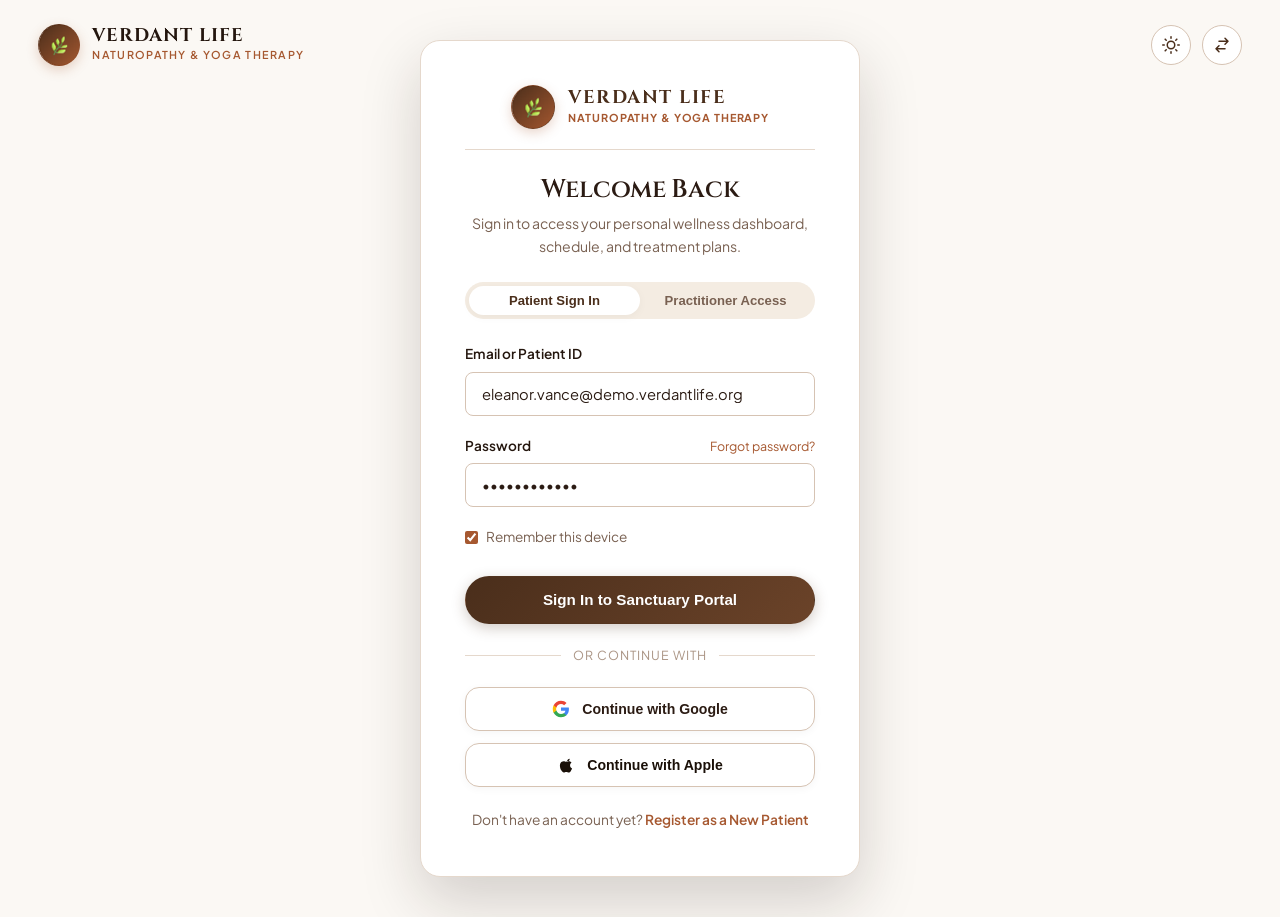
==== login.html @ 48001b8b "Update Verdant Life Naturopathy & Yoga Therapy Center website" ====
<!DOCTYPE html>
<html lang="en">
<head>
  <meta charset="UTF-8">
  <meta name="viewport" content="width=device-width, initial-scale=1.0">
  <title>Patient Portal Login | Verdant Life</title>
  <meta name="description" content="Sign in to your Verdant Life Patient Portal to access treatment plans, therapy schedules, and clinical receipts.">
  <link rel="preconnect" href="https://fonts.googleapis.com">
  <link rel="preconnect" href="https://fonts.gstatic.com" crossorigin>
  <link href="https://fonts.googleapis.com/css2?family=Cinzel:wght@500;600;700&family=Plus+Jakarta+Sans:ital,wght@0,400;0,500;0,600;0,700;1,400&display=swap" rel="stylesheet">
  <link rel="stylesheet" href="css/style.css">
  <link rel="icon" type="image/png" href="images/favicon.png">
  <script>
    (function() {
      if (localStorage.getItem('verdant-theme') === 'dark') {
        document.documentElement.setAttribute('data-theme', 'dark');
      }
      if (localStorage.getItem('verdant-direction') === 'rtl') {
        document.documentElement.setAttribute('dir', 'rtl');
      }
    })();
  </script>
</head>
<body class="auth-page">

  <!-- Top Header Bar with Website Logo & Utilities -->
  <div class="auth-header-bar">
    <a href="index.html" class="brand" title="Verdant Life Sanctuary">
      <div class="brand-symbol">
        <img src="images/logo.png" alt="Verdant Life Logo">
      </div>
      <div class="brand-text">
        <span class="brand-name">VERDANT LIFE</span>
        <span class="brand-tagline">Naturopathy & Yoga Therapy</span>
      </div>
    </a>

    <div style="display: flex; align-items: center; gap: 0.65rem;">
      <button class="icon-btn theme-toggle-btn" aria-label="Toggle theme" title="Toggle theme">
        <svg class="theme-icon-sun" width="18" height="18" viewBox="0 0 24 24" fill="none" stroke="currentColor" stroke-width="2" stroke-linecap="round" stroke-linejoin="round">
          <circle cx="12" cy="12" r="5"></circle>
          <line x1="12" y1="1" x2="12" y2="3"></line>
          <line x1="12" y1="21" x2="12" y2="23"></line>
          <line x1="4.22" y1="4.22" x2="5.64" y2="5.64"></line>
          <line x1="18.36" y1="18.36" x2="19.78" y2="19.78"></line>
          <line x1="1" y1="12" x2="3" y2="12"></line>
          <line x1="21" y1="12" x2="23" y2="12"></line>
          <line x1="4.22" y1="19.78" x2="5.64" y2="18.36"></line>
          <line x1="18.36" y1="5.64" x2="19.78" y2="4.22"></line>
        </svg>
        <svg class="theme-icon-moon" style="display:none;" width="18" height="18" viewBox="0 0 24 24" fill="none" stroke="currentColor" stroke-width="2" stroke-linecap="round" stroke-linejoin="round">
          <path d="M21 12.79A9 9 0 1 1 11.21 3 7 7 0 0 0 21 12.79z"></path>
        </svg>
      </button>

      <button class="icon-btn rtl-toggle-btn" aria-label="Toggle text direction" title="Toggle RTL / LTR">
        <svg width="18" height="18" viewBox="0 0 24 24" fill="none" stroke="currentColor" stroke-width="2" stroke-linecap="round" stroke-linejoin="round">
          <path d="M8 7h12m0 0l-4-4m4 4l-4 4m0 6H4m0 0l4 4m-4-4l4-4"></path>
        </svg>
      </button>
    </div>
  </div>

  <!-- Focused Card Content Alone -->
  <div class="auth-card">
    <!-- Website Brand Name Inside Card (Top) -->
    <a href="index.html" class="auth-card-brand" title="Verdant Life Sanctuary">
      <div class="brand-symbol"><img src="images/logo.png" alt="Verdant Life Logo"></div>
      <div class="brand-text">
        <span class="brand-name">VERDANT LIFE</span>
        <span class="brand-tagline">Naturopathy & Yoga Therapy</span>
      </div>
    </a>

    <div class="auth-logo">
      <h1 class="auth-title">Welcome Back</h1>
      <p class="auth-subtitle">Sign in to access your personal wellness dashboard, schedule, and treatment plans.</p>
    </div>

    <!-- Role Switcher -->
    <div class="auth-role-tabs">
      <button type="button" class="auth-role-tab active" data-role="patient" onclick="setAuthRole('patient')">Patient Sign In</button>
      <button type="button" class="auth-role-tab" data-role="specialist" onclick="setAuthRole('specialist')">Practitioner Access</button>
    </div>

    <form onsubmit="handleLoginSubmit(event)">
      <div class="form-group">
        <label class="form-label" for="auth-email">Email or Patient ID</label>
        <input type="text" id="auth-email" class="form-control" required value="eleanor.vance@demo.verdantlife.org" placeholder="e.g. name@example.com or VL-7742">
      </div>

      <div class="form-group">
        <div style="display: flex; justify-content: space-between; align-items: center; margin-bottom: 0.4rem;">
          <label class="form-label" for="auth-password" style="margin-bottom: 0;">Password</label>
          <a href="#" onclick="showToast('Password reset link simulated: Please check your demo inbox.'); return false;" style="font-size: 0.78rem; color: var(--accent-terracotta);">Forgot password?</a>
        </div>
        <input type="password" id="auth-password" class="form-control" required value="••••••••••••" placeholder="Enter your password">
      </div>

      <div style="display: flex; align-items: center; justify-content: space-between; margin-bottom: 1.25rem; font-size: 0.85rem;">
        <label style="display: flex; align-items: center; gap: 0.5rem; cursor: pointer; color: var(--text-muted);">
          <input type="checkbox" checked style="accent-color: var(--accent-terracotta);"> Remember this device
        </label>
      </div>

      <button type="submit" class="btn btn-primary">Sign In to Sanctuary Portal</button>
    </form>

    <div class="auth-divider"><span>or continue with</span></div>

    <div class="auth-social-buttons">
      <button type="button" class="auth-social-btn auth-google-btn" onclick="showToast('Connecting to Google Identity Services...');">
        <svg class="social-icon" width="18" height="18" viewBox="0 0 24 24">
          <path fill="#4285F4" d="M22.56 12.25c0-.78-.07-1.53-.2-2.25H12v4.26h5.92c-.26 1.37-1.04 2.53-2.21 3.31v2.77h3.57c2.08-1.92 3.28-4.74 3.28-8.09z"/>
          <path fill="#34A853" d="M12 23c2.97 0 5.46-.98 7.28-2.66l-3.57-2.77c-.98.66-2.23 1.06-3.71 1.06-2.86 0-5.29-1.93-6.16-4.53H2.18v2.84C3.99 20.53 7.7 23 12 23z"/>
          <path fill="#FBBC05" d="M5.84 14.09c-.22-.66-.35-1.36-.35-2.09s.13-1.43.35-2.09V7.06H2.18C1.43 8.55 1 10.22 1 12s.43 3.45 1.18 4.94l2.85-2.22.81-.63z"/>
          <path fill="#EA4335" d="M12 5.38c1.62 0 3.06.56 4.21 1.64l3.15-3.15C17.45 2.09 14.97 1 12 1 7.7 1 3.99 3.47 2.18 7.06l3.66 2.84c.87-2.6 3.3-4.52 6.16-4.52z"/>
        </svg>
        <span>Continue with Google</span>
      </button>

      <button type="button" class="auth-social-btn auth-apple-btn" onclick="showToast('Connecting to Apple ID Authentication...');">
        <svg class="social-icon" width="18" height="18" viewBox="0 0 24 24" fill="currentColor">
          <path d="M18.71 19.5c-.83 1.24-1.71 2.45-3.05 2.47-1.34.03-1.77-.79-3.29-.79-1.53 0-2 .77-3.27.82-1.31.05-2.3-1.32-3.14-2.53C4.25 17 2.94 12.45 4.7 9.39c.87-1.52 2.43-2.48 4.12-2.51 1.28-.02 2.5.87 3.29.87.78 0 2.26-1.07 3.81-.91.65.03 2.47.26 3.64 1.98-.09.06-2.17 1.28-2.15 3.81.03 3.02 2.65 4.03 2.68 4.04-.03.07-.42 1.44-1.38 2.83M15.97 6.37c.62-.75 1.04-1.8 0.92-2.85-.9.04-2 .6-2.65 1.35-.56.64-.99 1.71-.85 2.72 1.01.08 2.01-.52 2.58-1.22z"/>
        </svg>
        <span>Continue with Apple</span>
      </button>
    </div>

    <div class="auth-footer-link">
      Don't have an account yet? <a href="register.html">Register as a New Patient</a>
    </div>


  </div>

  <script src="js/main.js"></script>
  <!-- Drop to Top Button with Hover Effect -->
  <button id="backToTop" class="back-to-top-btn" aria-label="Scroll to top of page" title="Scroll to top">
    <svg width="20" height="20" viewBox="0 0 24 24" fill="none" stroke="currentColor" stroke-width="2.5" stroke-linecap="round" stroke-linejoin="round">
      <line x1="12" y1="19" x2="12" y2="5"></line>
      <polyline points="5 12 12 5 19 12"></polyline>
    </svg>
  </button>
</body>
</html>
---- css/style.css ----
/* ==========================================================================
   VERDANT LIFE NATUROPATHY & YOGA THERAPY CENTER
   Theme: Luxury Natural Earth & Warm Brown Palette
   Aesthetic: Tranquil Sanctuary, Clinical Trust, Editorial Architecture
   ========================================================================== */

:root {
  /* Brown-Based Primary Palette */
  --primary-deep: #24160e;
  --primary-espresso: #2e1c12;
  --primary-walnut: #4a2e1b;
  --primary-earth: #6b4329;
  --accent-terracotta: #a65830;
  --accent-amber: #c4824e;
  --accent-sand: #deb887;
  --accent-ochre: #d6985a;
  
  /* Backgrounds & Surfaces */
  --bg-cream: #fbf8f4;
  --bg-almond: #f4ece2;
  --bg-sand: #eee4d7;
  --bg-surface: #ffffff;
  --bg-dark: #22140d;
  
  /* Text & Contrast */
  --text-main: #2b1b13;
  --text-body: #4c3629;
  --text-muted: #796152;
  --text-light: #ab9585;
  --text-white: #ffffff;
  
  /* Borders & Shadows */
  --border-light: #e5d8cc;
  --border-medium: #d6c3b3;
  --border-active: #a65830;
  --shadow-sm: 0 2px 10px rgba(36, 22, 14, 0.04);
  --shadow-md: 0 8px 24px rgba(36, 22, 14, 0.08);
  --shadow-lg: 0 16px 40px rgba(36, 22, 14, 0.12);
  --shadow-xl: 0 24px 60px rgba(36, 22, 14, 0.18);
  
  /* Transitions & Radii */
  --transition-fast: 0.2s cubic-bezier(0.16, 1, 0.3, 1);
  --transition-smooth: 0.35s cubic-bezier(0.16, 1, 0.3, 1);
  --radius-sm: 8px;
  --radius-md: 14px;
  --radius-lg: 20px;
  --radius-full: 9999px;
  
  /* Container & Layout */
  --container-max: 1280px;
  --header-height: 80px;
}

/* Dark Theme Overrides (Rich Earthy Night Mode) */
[data-theme="dark"] {
  --primary-deep: #f7efe6;
  --primary-espresso: #efe3d5;
  --primary-walnut: #deb887;
  --primary-earth: #c4824e;
  --accent-terracotta: #d87d4a;
  --accent-amber: #e09862;
  --accent-sand: #8c603b;
  --accent-ochre: #d6985a;
  
  --bg-cream: #180f0a;
  --bg-almond: #22150e;
  --bg-sand: #2d1c13;
  --bg-surface: #271810;
  --bg-dark: #0e0704;
  
  --text-main: #fcf9f5;
  --text-body: #d8c6b7;
  --text-muted: #ab9585;
  --text-light: #7c6759;
  
  --border-light: #3a2417;
  --border-medium: #4e3221;
  --border-active: #d87d4a;
  --shadow-sm: 0 2px 10px rgba(0, 0, 0, 0.3);
  --shadow-md: 0 8px 24px rgba(0, 0, 0, 0.45);
  --shadow-lg: 0 16px 40px rgba(0, 0, 0, 0.6);
  --shadow-xl: 0 24px 60px rgba(0, 0, 0, 0.75);
}

[data-theme="dark"] .header {
  background-color: rgba(24, 15, 10, 0.94);
  border-bottom-color: var(--border-light);
}

[data-theme="dark"] .header.scrolled {
  background-color: rgba(32, 20, 13, 0.98);
}

[data-theme="dark"] .card,
[data-theme="dark"] .bento-card,
[data-theme="dark"] .testimonial-card,
[data-theme="dark"] .faq-item,
[data-theme="dark"] .discovery-container,
[data-theme="dark"] .discovery-result-box,
[data-theme="dark"] .timeline-card,
[data-theme="dark"] .modal-container,
[data-theme="dark"] .dashboard-sidebar,
[data-theme="dark"] .dashboard-panel,
[data-theme="dark"] .stat-box,
[data-theme="dark"] .auth-card {
  background-color: var(--bg-surface);
  border-color: var(--border-light);
}

[data-theme="dark"] .form-control {
  background-color: #20130c;
  color: #fcf9f5;
  border-color: var(--border-medium);
}

[data-theme="dark"] .form-control:focus {
  border-color: var(--accent-terracotta);
}

[data-theme="dark"] .table-custom th {
  background-color: #22150e;
  color: #fcf9f5;
}

[data-theme="dark"] .table-custom td {
  border-bottom-color: var(--border-light);
}

[data-theme="dark"] .icon-btn {
  background-color: #22150e;
  border-color: #4e3221;
  color: #deb887;
}

[data-theme="dark"] .icon-btn:hover {
  background-color: #331f14;
  color: #ffffff;
}

/* RTL Direction Support */
[dir="rtl"] {
  direction: rtl;
  text-align: right;
}

[dir="rtl"] .header-inner,
[dir="rtl"] .nav-menu,
[dir="rtl"] .header-actions,
[dir="rtl"] .hero-actions,
[dir="rtl"] .hero-trust-bar,
[dir="rtl"] .card-footer,
[dir="rtl"] .faq-question,
[dir="rtl"] .modal-header,
[dir="rtl"] .dashboard-nav-btn {
  direction: rtl;
  text-align: right;
}

[dir="rtl"] .card-benefit,
[dir="rtl"] .discovery-disclaimer {
  border-left: none;
  border-right: 3px solid var(--accent-terracotta);
  border-radius: var(--radius-sm) 0 0 var(--radius-sm);
}

[dir="rtl"] .footer-col h4::after {
  left: auto;
  right: 0;
}

[dir="rtl"] .footer-links a:hover {
  padding-left: 0;
  padding-right: 4px;
}

[dir="rtl"] .toast {
  border-left: none;
  border-right: 4px solid var(--accent-terracotta);
}

[dir="rtl"] .toast-container {
  right: auto;
  left: 1.5rem;
}

@keyframes slideInLeft {
  from { transform: translateX(-100%); opacity: 0; }
  to { transform: translateX(0); opacity: 1; }
}

[dir="rtl"] .toast {
  animation: slideInLeft 0.35s ease;
}

/* Base Reset */
*, *::before, *::after {
  box-sizing: border-box;
  margin: 0;
  padding: 0;
}

html {
  scroll-behavior: smooth;
  font-size: 16px;
}

body {
  font-family: 'Plus Jakarta Sans', system-ui, -apple-system, BlinkMacSystemFont, 'Segoe UI', Roboto, sans-serif;
  background-color: var(--bg-cream);
  color: var(--text-body);
  line-height: 1.65;
  -webkit-font-smoothing: antialiased;
  -moz-osx-font-smoothing: grayscale;
  overflow-x: hidden;
  transition: background-color var(--transition-smooth), color var(--transition-smooth);
}

/* Typography */
h1, h2, h3, h4, h5, h6, .font-serif {
  font-family: 'Cinzel', 'Playfair Display', Georgia, serif;
  color: var(--text-main);
  font-weight: 600;
  letter-spacing: -0.01em;
  line-height: 1.25;
}

h1 { font-size: clamp(2.3rem, 5vw, 3.8rem); }
h2 { font-size: clamp(1.8rem, 3.5vw, 2.6rem); }
h3 { font-size: clamp(1.3rem, 2.2vw, 1.7rem); }
h4 { font-size: 1.15rem; font-weight: 600; }

p {
  margin-bottom: 1rem;
}

p:last-child {
  margin-bottom: 0;
}

a {
  color: inherit;
  text-decoration: none;
  transition: color var(--transition-fast);
}

img {
  max-width: 100%;
  height: auto;
  display: block;
}

/* Layout Utilities */
.container {
  width: 100%;
  max-width: var(--container-max);
  margin-left: auto;
  margin-right: auto;
  padding-left: 1.5rem;
  padding-right: 1.5rem;
}

.section-padding {
  padding-top: clamp(4rem, 8vw, 6.5rem);
  padding-bottom: clamp(4rem, 8vw, 6.5rem);
}

.section-padding-sm {
  padding-top: clamp(2.5rem, 5vw, 4rem);
  padding-bottom: clamp(2.5rem, 5vw, 4rem);
}

.bg-cream { background-color: var(--bg-cream); }
.bg-almond { background-color: var(--bg-almond); }
.bg-sand { background-color: var(--bg-sand); }
.bg-white { background-color: var(--bg-surface); }
.bg-dark { background-color: var(--bg-dark); color: var(--bg-cream); }

/* Header & Navigation (Single Clean Horizontal Row) */
.header {
  position: sticky;
  top: 0;
  left: 0;
  width: 100%;
  height: var(--header-height);
  background-color: rgba(251, 248, 254, 0.94);
  backdrop-filter: blur(12px);
  -webkit-backdrop-filter: blur(12px);
  border-bottom: 1px solid var(--border-light);
  z-index: 1000;
  transition: background-color var(--transition-fast), box-shadow var(--transition-fast);
}

.header.scrolled {
  background-color: rgba(255, 255, 255, 0.98);
  box-shadow: var(--shadow-sm);
}

.header .container {
  max-width: 1600px;
  width: 96%;
  padding-left: clamp(1rem, 1.5vw, 2rem);
  padding-right: clamp(1rem, 1.5vw, 2rem);
}

.header-inner {
  display: flex;
  align-items: center;
  justify-content: space-between;
  gap: 1.25rem;
  height: 100%;
}

.brand {
  display: flex;
  align-items: center;
  gap: 0.75rem;
  flex-shrink: 0;
}

.brand-symbol {
  width: 42px;
  height: 42px;
  border-radius: 50%;
  background: url('../images/logo.png') center/cover no-repeat, linear-gradient(135deg, var(--primary-walnut), var(--accent-terracotta));
  display: flex;
  align-items: center;
  justify-content: center;
  box-shadow: 0 4px 12px rgba(166, 88, 48, 0.25);
  flex-shrink: 0;
  overflow: hidden;
}

.brand-symbol img {
  width: 100%;
  height: 100%;
  object-fit: cover;
  border-radius: 50%;
  display: block;
}

.brand-text {
  display: flex;
  flex-direction: column;
}

.brand-name {
  font-family: 'Cinzel', serif;
  font-size: 1.15rem;
  font-weight: 700;
  color: var(--primary-deep);
  letter-spacing: 0.05em;
  line-height: 1.1;
  white-space: nowrap;
}

.brand-tagline {
  font-size: 0.68rem;
  text-transform: uppercase;
  letter-spacing: 0.12em;
  color: var(--accent-terracotta);
  font-weight: 600;
  white-space: nowrap;
}

.nav-menu {
  display: flex;
  align-items: center;
  gap: clamp(0.5rem, 0.85vw, 1.15rem);
  list-style: none;
  flex-wrap: nowrap;
  margin: 0;
  padding: 0;
}

.nav-link {
  font-size: clamp(0.81rem, 0.86vw, 0.88rem);
  font-weight: 500;
  color: var(--text-body);
  position: relative;
  padding: 0.45rem 0;
  white-space: nowrap;
  display: inline-block;
  letter-spacing: -0.01em;
}

.nav-link:hover, .nav-link.active {
  color: var(--accent-terracotta);
}

.nav-link::after {
  content: '';
  position: absolute;
  bottom: 0;
  left: 0;
  width: 0%;
  height: 2px;
  background-color: var(--accent-terracotta);
  transition: width var(--transition-fast);
}

.nav-link:hover::after, .nav-link.active::after {
  width: 100%;
}

/* Nav Dropdown (Home 1 & Home 2) */
.nav-item.dropdown {
  position: relative;
  display: inline-flex;
  align-items: center;
}

.dropdown-toggle {
  display: inline-flex;
  align-items: center;
  gap: 0.35rem;
  cursor: pointer;
  white-space: nowrap;
}

.dropdown-arrow {
  transition: transform var(--transition-fast);
  stroke: currentColor;
  stroke-width: 2.5;
  fill: none;
  pointer-events: none;
}

.nav-item.dropdown:hover .dropdown-arrow,
.nav-item.dropdown.open .dropdown-arrow {
  transform: rotate(180deg);
}

.dropdown-menu {
  position: absolute;
  top: 100%;
  left: 0;
  min-width: 210px;
  background-color: var(--bg-surface);
  border: 1px solid var(--border-medium);
  border-radius: var(--radius-sm);
  box-shadow: var(--shadow-lg);
  padding: 0.5rem 0;
  margin-top: 0.4rem;
  list-style: none;
  opacity: 0;
  visibility: hidden;
  transform: translateY(8px);
  transition: opacity var(--transition-fast), transform var(--transition-fast), visibility var(--transition-fast);
  z-index: 1100;
}

.nav-item.dropdown:hover .dropdown-menu,
.nav-item.dropdown.open .dropdown-menu {
  opacity: 1;
  visibility: visible;
  transform: translateY(0);
}

.dropdown-link {
  display: flex;
  align-items: center;
  gap: 0.5rem;
  padding: 0.65rem 1.15rem;
  font-size: 0.84rem;
  font-weight: 500;
  color: var(--text-body);
  white-space: nowrap;
  transition: background-color var(--transition-fast), color var(--transition-fast);
}

.dropdown-link:hover,
.dropdown-link.active {
  background-color: var(--bg-almond);
  color: var(--accent-terracotta);
  font-weight: 600;
}

[data-theme="dark"] .dropdown-menu {
  background-color: var(--bg-surface);
  border-color: var(--border-light);
  box-shadow: 0 12px 32px rgba(0, 0, 0, 0.65);
}

[data-theme="dark"] .dropdown-link:hover,
[data-theme="dark"] .dropdown-link.active {
  background-color: #2e1c12;
  color: var(--accent-amber);
}

[dir="rtl"] .dropdown-menu {
  left: auto;
  right: 0;
  text-align: right;
}

.header-actions {
  display: flex;
  align-items: center;
  gap: 0.65rem;
  flex-shrink: 0;
}

/* Equal Sizing for Theme, RTL and Login Buttons across all Navbars */
.icon-btn,
.header-actions .icon-btn {
  width: 40px;
  height: 40px;
  min-width: 40px;
  min-height: 40px;
  border-radius: 50%;
  border: 1px solid var(--border-medium);
  background-color: var(--bg-surface);
  color: var(--primary-walnut);
  display: inline-flex;
  align-items: center;
  justify-content: center;
  cursor: pointer;
  transition: all var(--transition-fast);
  padding: 0;
  flex-shrink: 0;
  box-sizing: border-box;
}

.icon-btn:hover,
.header-actions .icon-btn:hover {
  background-color: var(--bg-almond);
  border-color: var(--accent-terracotta);
  color: var(--accent-terracotta);
  transform: translateY(-1px);
  box-shadow: var(--shadow-sm);
}

.icon-btn svg,
.header-actions .icon-btn svg {
  width: 18px;
  height: 18px;
  stroke: currentColor;
  stroke-width: 2;
  fill: none;
  pointer-events: none;
}

/* Login button in Navbar matches exact height and alignment */
.header-actions .btn,
.header-actions .btn-sm {
  height: 40px;
  min-height: 40px;
  max-height: 40px;
  padding: 0 1.35rem;
  font-size: 0.88rem;
  font-weight: 600;
  line-height: 1;
  border-radius: var(--radius-full);
  display: inline-flex;
  align-items: center;
  justify-content: center;
  box-sizing: border-box;
  white-space: nowrap;
  flex-shrink: 0;
  transition: all var(--transition-fast);
}

.header-actions .btn:hover,
.header-actions .btn-sm:hover {
  transform: translateY(-1px);
  box-shadow: var(--shadow-sm);
}

.mobile-toggle {
  display: none;
  background: none;
  border: none;
  font-size: 1.5rem;
  color: var(--primary-deep);
  cursor: pointer;
  padding: 0.5rem;
}

/* Buttons */
.btn {
  display: inline-flex;
  align-items: center;
  justify-content: center;
  gap: 0.6rem;
  padding: 0.75rem 1.6rem;
  font-size: 0.9rem;
  font-weight: 600;
  border-radius: var(--radius-full);
  cursor: pointer;
  transition: all var(--transition-fast);
  border: 1px solid transparent;
  line-height: 1.2;
  text-align: center;
}

.btn-primary {
  background: linear-gradient(135deg, var(--primary-walnut), var(--primary-earth));
  color: #ffffff;
  box-shadow: 0 4px 14px rgba(74, 46, 27, 0.25);
}

.btn-primary:hover {
  background: linear-gradient(135deg, var(--accent-terracotta), var(--primary-walnut));
  color: #ffffff;
  transform: translateY(-2px);
  box-shadow: 0 6px 20px rgba(166, 88, 48, 0.35);
}

.btn-secondary {
  background-color: transparent;
  color: var(--primary-walnut);
  border-color: var(--border-medium);
}

.btn-secondary:hover {
  background-color: var(--bg-almond);
  border-color: var(--primary-walnut);
  color: var(--primary-deep);
}

.btn-terracotta {
  background-color: var(--accent-terracotta);
  color: #ffffff;
}

.btn-terracotta:hover {
  background-color: #8c4623;
  color: #ffffff;
  transform: translateY(-2px);
}

.btn-sm {
  padding: 0.45rem 1.1rem;
  font-size: 0.82rem;
  white-space: nowrap;
}

.btn-lg {
  padding: 0.95rem 2.2rem;
  font-size: 1rem;
}

/* Section Headers */
.section-header {
  margin-bottom: clamp(2.5rem, 5vw, 3.8rem);
}

.section-header.text-center {
  text-align: center;
  max-width: 820px;
  margin-left: auto;
  margin-right: auto;
}

.section-tag {
  display: inline-block;
  padding: 0.35rem 0.9rem;
  background-color: rgba(166, 88, 48, 0.1);
  color: var(--accent-terracotta);
  font-size: 0.78rem;
  font-weight: 700;
  text-transform: uppercase;
  letter-spacing: 0.12em;
  border-radius: var(--radius-full);
  margin-bottom: 0.85rem;
}

.section-title {
  margin-bottom: 1rem;
}

.section-subtitle {
  font-size: 1.1rem;
  color: var(--text-muted);
  line-height: 1.6;
}

/* Grids with Even Numbers (2, 4, 6, 8) */
.grid-2 {
  display: grid;
  grid-template-columns: repeat(2, 1fr);
  gap: 2rem;
}

.grid-4 {
  display: grid;
  grid-template-columns: repeat(4, 1fr);
  gap: 1.5rem;
}

.grid-6 {
  display: grid;
  grid-template-columns: repeat(3, 1fr);
  gap: 1.75rem;
}

.grid-8 {
  display: grid;
  grid-template-columns: repeat(4, 1fr);
  gap: 1.5rem;
}

/* Hero Section */
.hero {
  position: relative;
  padding: 2rem 0 3.5rem 0;
  background-color: var(--bg-cream);
  overflow: hidden;
}

.hero-grid {
  display: grid;
  grid-template-columns: 1.15fr 1fr;
  gap: 3.5rem;
  align-items: center;
}

.hero-content {
  position: relative;
  z-index: 2;
}

.hero-badge {
  display: inline-flex;
  align-items: center;
  gap: 0.5rem;
  padding: 0.4rem 1rem;
  background-color: var(--bg-almond);
  border: 1px solid var(--border-medium);
  border-radius: var(--radius-full);
  font-size: 0.82rem;
  font-weight: 600;
  color: var(--primary-walnut);
  margin-bottom: 1.5rem;
}

.hero-title {
  margin-bottom: 1.25rem;
}

.hero-description {
  font-size: 1.15rem;
  color: var(--text-muted);
  margin-bottom: 2rem;
  line-height: 1.7;
}

.hero-actions {
  display: flex;
  flex-wrap: wrap;
  gap: 1rem;
  margin-bottom: 2.5rem;
}

.hero-trust-bar {
  display: flex;
  align-items: center;
  gap: 2rem;
  padding-top: 1.75rem;
  border-top: 1px solid var(--border-light);
}

.trust-item {
  display: flex;
  flex-direction: column;
}

.trust-number {
  font-family: 'Cinzel', serif;
  font-size: 1.5rem;
  font-weight: 700;
  color: var(--primary-walnut);
  line-height: 1;
}

.trust-label {
  font-size: 0.78rem;
  color: var(--text-muted);
  text-transform: uppercase;
  letter-spacing: 0.05em;
  margin-top: 0.2rem;
}

.hero-visual {
  position: relative;
}

.hero-image-wrapper {
  position: relative;
  border-radius: var(--radius-lg);
  overflow: hidden;
  box-shadow: var(--shadow-xl);
  border: 1px solid var(--border-light);
}

.hero-image-wrapper img {
  width: 100%;
  height: 520px;
  object-fit: cover;
  transition: transform 0.6s ease;
}

.hero-image-wrapper:hover img {
  transform: scale(1.03);
}

.hero-overlay-card {
  position: absolute;
  bottom: -1.5rem;
  left: -1.5rem;
  background-color: var(--bg-surface);
  border: 1px solid var(--border-light);
  border-radius: var(--radius-md);
  padding: 1.25rem;
  box-shadow: var(--shadow-lg);
  max-width: 270px;
  display: flex;
  align-items: center;
  gap: 1rem;
}

.hero-overlay-thumb {
  width: 60px;
  height: 60px;
  border-radius: var(--radius-sm);
  overflow: hidden;
  flex-shrink: 0;
}

.hero-overlay-thumb img {
  width: 100%;
  height: 100%;
  object-fit: cover;
}

.hero-overlay-info h5 {
  font-size: 0.92rem;
  margin-bottom: 0.2rem;
}

.hero-overlay-info p {
  font-size: 0.76rem;
  color: var(--text-muted);
  margin-bottom: 0;
}

/* ==========================================================================
   Hero Slanted Banner (Home 1 Layout - Full-Bleed Viewport Section)
   Scenic Nature Photographic Background with Warm Theme Dynamic Slant
   ========================================================================== */

.hero-banner-section {
  position: relative;
  width: 100%;
  min-height: calc(100vh - var(--header-height));
  display: flex;
  align-items: center;
  background-image: url('../images/image-21.png');
  transition: background-image 0.4s ease;
  background-size: cover;
  background-position: left center;
  background-repeat: no-repeat;
  overflow: hidden;
  border-radius: 0;
  box-shadow: none;
  border: none;
  border-bottom: 1px solid rgba(166, 88, 48, 0.22);
}

.hero-banner-section::before {
  content: '';
  position: absolute;
  inset: 0;
  background: linear-gradient(90deg, rgba(20, 12, 7, 0.3) 0%, transparent 40%);
  pointer-events: none;
  z-index: 1;
}

/* SVG Angled Divider & Dark Luxury Backdrop - Spans 100% full screen width */
.hero-banner-divider {
  position: absolute;
  inset: 0;
  width: 100%;
  height: 100%;
  pointer-events: none;
  z-index: 1;
}

/* Inner Container - Centers content grid within standard viewport container */
.hero-banner-container {
  position: relative;
  z-index: 2;
  width: 100%;
  min-height: calc(100vh - var(--header-height));
  display: flex;
  align-items: center;
  justify-content: flex-end;
  padding-top: 2.5rem;
  padding-bottom: 2.5rem;
}

/* Right Content Box */
.hero-banner-content {
  position: relative;
  z-index: 2;
  width: 54%;
  max-width: 660px;
  padding: 1.5rem 0 1.5rem 2rem;
  display: flex;
  flex-direction: column;
  justify-content: center;
}

/* Category Badge (Reference "EXPLORE NATURE") */
.hero-category-tag {
  font-family: 'Plus Jakarta Sans', sans-serif;
  font-size: 0.92rem;
  font-weight: 800;
  letter-spacing: 0.14em;
  text-transform: uppercase;
  color: var(--accent-sand);
  margin-bottom: 0.85rem;
  display: inline-block;
  text-shadow: 0 2px 8px rgba(0, 0, 0, 0.4);
}

/* Main Display Headline (Reference "Adventure Awaits You") */
.hero-banner-title {
  font-family: 'Plus Jakarta Sans', sans-serif;
  font-size: clamp(2.35rem, 4.3vw, 3.85rem);
  font-weight: 800;
  line-height: 1.12;
  letter-spacing: -0.025em;
  margin-bottom: 1.15rem;
  text-shadow: 0 4px 16px rgba(0, 0, 0, 0.4);
}

.hero-banner-title .title-white {
  color: #ffffff;
  display: block;
}

.hero-banner-title .title-accent {
  color: var(--accent-sand);
  display: block;
}

/* Subtitle Description */
.hero-banner-desc {
  font-size: 1.12rem;
  line-height: 1.68;
  color: rgba(255, 255, 255, 0.88);
  margin-bottom: 2.25rem;
  max-width: 520px;
  text-shadow: 0 2px 6px rgba(0, 0, 0, 0.35);
}

/* Dual Pill CTA Actions */
.hero-banner-actions {
  display: flex;
  align-items: center;
  flex-wrap: wrap;
  gap: 1.25rem;
  margin-bottom: 2.25rem;
}

/* Button 1: Solid Pill (Theme Accent Gradient) */
.hero-btn-primary {
  display: inline-flex;
  align-items: center;
  justify-content: center;
  gap: 0.65rem;
  padding: 0.95rem 2.25rem;
  border-radius: var(--radius-full);
  background: linear-gradient(135deg, #a65830 0%, #c4824e 100%);
  color: #ffffff;
  font-family: 'Plus Jakarta Sans', sans-serif;
  font-weight: 700;
  font-size: 1.02rem;
  text-decoration: none;
  box-shadow: 0 8px 24px rgba(166, 88, 48, 0.45);
  transition: all 0.3s cubic-bezier(0.16, 1, 0.3, 1);
  border: 1px solid rgba(255, 255, 255, 0.2);
}

.hero-btn-primary:hover {
  transform: translateY(-2px);
  box-shadow: 0 12px 30px rgba(166, 88, 48, 0.6);
  filter: brightness(1.1);
  color: #ffffff;
}


/* Hero Sanctuary Showcase Badges (Positioned below the 20+ Clinical trust strip) */
.hero-sanctuary-showcase {
  display: flex;
  align-items: center;
  gap: 0.75rem;
  flex-wrap: wrap;
  margin-top: 1.5rem;
}

.hero-showcase-badge {
  display: inline-flex;
  align-items: center;
  gap: 0.65rem;
  padding: 0.4rem 0.95rem 0.4rem 0.45rem;
  background: rgba(24, 14, 8, 0.78);
  backdrop-filter: blur(10px);
  -webkit-backdrop-filter: blur(10px);
  border: 1px solid rgba(255, 255, 255, 0.2);
  border-radius: var(--radius-full);
  color: #ffffff;
  font-size: 0.8rem;
  font-weight: 600;
  box-shadow: 0 4px 15px rgba(0, 0, 0, 0.35);
  cursor: pointer;
  transition: all 0.25s ease;
  user-select: none;
}

.hero-showcase-badge img {
  width: 28px;
  height: 28px;
  border-radius: 50%;
  object-fit: cover;
  border: 1.5px solid rgba(255, 255, 255, 0.6);
}

.hero-showcase-badge:hover {
  background: rgba(24, 14, 8, 0.95);
  border-color: #a65830;
  transform: translateY(-2px);
  box-shadow: 0 8px 20px rgba(0, 0, 0, 0.45);
}

.hero-showcase-badge.active {
  background: rgba(166, 88, 48, 0.85);
  border-color: #ffffff;
  box-shadow: 0 4px 18px rgba(166, 88, 48, 0.5);
}

.hero-showcase-badge.active img {
  border-color: #ffffff;
}

/* Secondary Button in Hero */
.hero-btn-secondary {
  display: inline-flex;
  align-items: center;
  justify-content: center;
  gap: 0.75rem;
  padding: 0.9rem 2.1rem;
  border-radius: var(--radius-full);
  background: rgba(255, 255, 255, 0.08);
  border: 2px solid rgba(255, 255, 255, 0.7);
  backdrop-filter: blur(8px);
  -webkit-backdrop-filter: blur(8px);
  color: #ffffff;
  font-family: 'Plus Jakarta Sans', sans-serif;
  font-weight: 700;
  font-size: 1.02rem;
  cursor: pointer;
  text-decoration: none;
  transition: all 0.3s cubic-bezier(0.16, 1, 0.3, 1);
}

.hero-btn-secondary:hover {
  background: rgba(255, 255, 255, 0.22);
  border-color: #ffffff;
  color: #ffffff;
  transform: translateY(-2px);
  box-shadow: 0 10px 25px rgba(0, 0, 0, 0.3);
}

.hero-btn-secondary svg {
  transition: transform 0.25s ease;
}

.hero-btn-secondary:hover svg {
  transform: translateX(4px);
}

/* Button 2: Outlined Pill with Circle Play Icon */
.hero-btn-video {
  display: inline-flex;
  align-items: center;
  justify-content: center;
  gap: 0.75rem;
  padding: 0.9rem 2.1rem;
  border-radius: var(--radius-full);
  background: rgba(255, 255, 255, 0.08);
  border: 2px solid rgba(255, 255, 255, 0.7);
  backdrop-filter: blur(8px);
  -webkit-backdrop-filter: blur(8px);
  color: #ffffff;
  font-family: 'Plus Jakarta Sans', sans-serif;
  font-weight: 700;
  font-size: 1.02rem;
  cursor: pointer;
  text-decoration: none;
  transition: all 0.3s cubic-bezier(0.16, 1, 0.3, 1);
}

.hero-btn-video:hover {
  background: rgba(255, 255, 255, 0.22);
  border-color: #ffffff;
  transform: translateY(-2px);
  color: #ffffff;
}

.hero-btn-video svg {
  flex-shrink: 0;
}

/* Refined Trust Strip */
.hero-banner-trust {
  display: flex;
  align-items: center;
  gap: 1.5rem;
  padding-top: 1.5rem;
  border-top: 1px solid rgba(255, 255, 255, 0.18);
}

.hero-trust-item {
  display: flex;
  flex-direction: column;
}

.hero-trust-val {
  font-family: 'Cinzel', serif;
  font-size: 1.35rem;
  font-weight: 700;
  color: #ffffff;
  line-height: 1;
}

.hero-trust-lbl {
  font-size: 0.75rem;
  color: rgba(255, 255, 255, 0.72);
  text-transform: uppercase;
  letter-spacing: 0.05em;
  margin-top: 0.25rem;
}

.hero-trust-divider {
  width: 1px;
  height: 28px;
  background: rgba(255, 255, 255, 0.2);
}

/* Floating photo pill on left (showcasing image-86) */
.hero-photo-tag {
  position: absolute;
  bottom: 2.5rem;
  left: 1.5rem;
  z-index: 2;
  display: inline-flex;
  align-items: center;
  gap: 0.75rem;
  padding: 0.45rem 1rem 0.45rem 0.5rem;
  background: rgba(24, 14, 8, 0.78);
  backdrop-filter: blur(10px);
  -webkit-backdrop-filter: blur(10px);
  border: 1px solid rgba(255, 255, 255, 0.22);
  border-radius: var(--radius-full);
  color: #ffffff;
  font-size: 0.8rem;
  font-weight: 600;
  box-shadow: 0 4px 15px rgba(0, 0, 0, 0.35);
  cursor: pointer;
  transition: all 0.3s ease;
}

.hero-photo-tag:hover {
  background: rgba(24, 14, 8, 0.92);
  transform: translateY(-2px);
}

.hero-photo-tag img {
  width: 28px;
  height: 28px;
  border-radius: 50%;
  object-fit: cover;
  border: 1px solid rgba(255, 255, 255, 0.5);
}

/* Dark Mode Adaptation */
[data-theme="dark"] .hero-banner-section {
  border-bottom-color: rgba(216, 125, 74, 0.32);
}

/* RTL Support */
[dir="rtl"] .hero-banner-section {
  background-position: right center;
}

[dir="rtl"] .hero-banner-divider {
  transform: scaleX(-1);
}

[dir="rtl"] .hero-banner-container {
  justify-content: flex-start;
}

[dir="rtl"] .hero-banner-content {
  padding: 1.5rem 2rem 1.5rem 0;
  text-align: right;
}

[dir="rtl"] .hero-photo-tag {
  left: auto;
  right: 1.5rem;
}

[dir="rtl"] .hero-btn-primary svg {
  transform: scaleX(-1);
}

/* Mobile & Tablet Responsive */
@media (max-width: 992px) {
  .hero-banner-section {
    min-height: auto;
    background: linear-gradient(to bottom, rgba(24, 14, 8, 0.3) 0%, rgba(24, 14, 8, 0.88) 32%, #1a0f09 85%), url('../images/image-1.png') center top / cover no-repeat;
  }

  .hero-banner-divider {
    display: none;
  }

  .hero-banner-container {
    min-height: auto;
    justify-content: center;
    padding: 11rem 1.5rem 3.5rem 1.5rem;
  }

  .hero-banner-content {
    width: 100%;
    max-width: 100%;
    padding: 0;
    text-align: center;
  }

  .hero-banner-desc {
    margin-left: auto;
    margin-right: auto;
  }

  .hero-banner-actions {
    justify-content: center;
  }

  .hero-banner-trust {
    justify-content: center;
  }

  .hero-sanctuary-showcase {
    justify-content: center;
  }

  .hero-photo-tag {
    top: 1.5rem;
    left: 1.5rem;
    bottom: auto;
  }

  [dir="rtl"] .hero-banner-content {
    padding: 0;
    text-align: center;
  }

  [dir="rtl"] .hero-photo-tag {
    left: auto;
    right: 1.5rem;
  }
}

@media (max-width: 640px) {
  .hero-banner-title {
    font-size: 2.15rem;
  }

  .hero-banner-actions {
    flex-direction: column;
    align-items: stretch;
    gap: 0.85rem;
  }

  .hero-btn-primary,
  .hero-btn-video {
    width: 100%;
  }

  .hero-banner-trust {
    flex-wrap: wrap;
    gap: 1rem;
  }

  .hero-trust-divider {
    display: none;
  }
}

/* ==========================================================================
   Signature Experiences Horizontal Card Slider (Reference Alignment)
   ========================================================================== */

.sig-carousel-wrapper {
  position: relative;
  max-width: 960px;
  margin: 0 auto;
  padding: 0 1rem;
}

.sig-slider-track {
  position: relative;
  width: 100%;
}

.sig-horizontal-card {
  display: none;
  background-color: var(--bg-surface);
  border: 1px solid var(--border-light);
  border-radius: 24px;
  padding: 1.75rem;
  box-shadow: 0 16px 45px rgba(36, 22, 14, 0.08);
  align-items: center;
  gap: 2.25rem;
  transition: all 0.3s ease;
}

.sig-horizontal-card.active {
  display: flex;
  animation: sigSlideFade 0.35s cubic-bezier(0.16, 1, 0.3, 1) forwards;
}

@keyframes sigSlideFade {
  from {
    opacity: 0;
    transform: translateY(8px);
  }
  to {
    opacity: 1;
    transform: translateY(0);
  }
}

.sig-card-media {
  flex: 0 0 42%;
  width: 42%;
  max-width: 380px;
  height: 290px;
  border-radius: 18px;
  overflow: hidden;
  position: relative;
}

.sig-card-media img {
  width: 100%;
  height: 100%;
  object-fit: cover;
  border-radius: 18px;
  transition: transform 0.5s ease;
}

.sig-horizontal-card:hover .sig-card-media img {
  transform: scale(1.03);
}

.sig-card-content {
  flex: 1;
  display: flex;
  flex-direction: column;
  justify-content: center;
}

.sig-card-title {
  font-family: 'Plus Jakarta Sans', sans-serif;
  font-size: 1.85rem;
  font-weight: 800;
  color: var(--text-main);
  margin: 0.35rem 0 0.75rem 0;
  line-height: 1.25;
}

.sig-card-desc {
  font-size: 1.02rem;
  line-height: 1.65;
  color: var(--text-muted);
  margin-bottom: 1.15rem;
}

.sig-card-actions {
  display: flex;
  align-items: center;
  gap: 0.85rem;
  flex-wrap: wrap;
}

/* Nav Circular Arrow Buttons */
.sig-nav-btn {
  position: absolute;
  top: 50%;
  transform: translateY(-50%);
  width: 48px;
  height: 48px;
  border-radius: 50%;
  background: var(--bg-surface);
  border: 1px solid var(--border-light);
  box-shadow: 0 8px 24px rgba(36, 22, 14, 0.15);
  display: flex;
  align-items: center;
  justify-content: center;
  color: var(--primary-walnut);
  cursor: pointer;
  z-index: 10;
  transition: all 0.25s cubic-bezier(0.16, 1, 0.3, 1);
}

.sig-prev-btn {
  left: -24px;
}

.sig-next-btn {
  right: -24px;
}

.sig-nav-btn:hover {
  background: var(--primary-walnut);
  color: #ffffff;
  transform: translateY(-50%) scale(1.08);
  box-shadow: 0 12px 28px rgba(36, 22, 14, 0.25);
  border-color: var(--primary-walnut);
}

.sig-nav-btn:active {
  transform: translateY(-50%) scale(0.96);
}

/* Indicators / Dots */
.sig-slider-indicators {
  display: flex;
  align-items: center;
  justify-content: center;
  gap: 0.6rem;
  margin-top: 1.75rem;
}

.sig-dot {
  width: 10px;
  height: 10px;
  border-radius: 50%;
  background: var(--border-medium);
  border: none;
  cursor: pointer;
  padding: 0;
  transition: all 0.3s ease;
}

.sig-dot.active {
  width: 28px;
  border-radius: var(--radius-full);
  background: var(--accent-terracotta);
}

/* Dark Mode Overrides */
[data-theme="dark"] .sig-horizontal-card {
  background-color: var(--bg-surface);
  border-color: var(--border-light);
  box-shadow: 0 16px 45px rgba(0, 0, 0, 0.5);
}

[data-theme="dark"] .sig-nav-btn {
  background: var(--bg-surface);
  border-color: var(--border-medium);
  color: var(--text-main);
}

[data-theme="dark"] .sig-nav-btn:hover {
  background: var(--accent-terracotta);
  border-color: var(--accent-terracotta);
  color: #ffffff;
}

/* RTL Support */
[dir="rtl"] .sig-card-content {
  text-align: right;
}

[dir="rtl"] .sig-prev-btn {
  left: auto;
  right: -24px;
  transform: translateY(-50%) scaleX(-1);
}

[dir="rtl"] .sig-next-btn {
  right: auto;
  left: -24px;
  transform: translateY(-50%) scaleX(-1);
}

[dir="rtl"] .sig-prev-btn:hover {
  transform: translateY(-50%) scaleX(-1) scale(1.08);
}

[dir="rtl"] .sig-next-btn:hover {
  transform: translateY(-50%) scaleX(-1) scale(1.08);
}

/* Responsive */
@media (max-width: 820px) {
  .sig-horizontal-card {
    flex-direction: column;
    padding: 1.25rem;
    gap: 1.25rem;
  }

  .sig-card-media {
    width: 100%;
    max-width: 100%;
    height: 220px;
  }

  .sig-card-title {
    font-size: 1.45rem;
  }

  .sig-prev-btn {
    left: 2px;
  }

  .sig-next-btn {
    right: 2px;
  }
}

/* ==========================================================================
   Home 2 3D Coverflow Slider (Targeted Clinical Roadmaps)
   Matches Reference: Prominent Center Card with Peeking Left/Right Cards
   ========================================================================== */

.coverflow-carousel-wrapper {
  position: relative;
  max-width: 1080px;
  margin: 0 auto;
  padding: 1rem 0 2rem 0;
  overflow: visible;
}

.coverflow-stage {
  position: relative;
  width: 100%;
  height: 440px;
  display: flex;
  align-items: center;
  justify-content: center;
  perspective: 1000px;
  overflow: hidden;
}

.coverflow-card {
  position: absolute;
  width: 390px;
  height: 400px;
  border-radius: 28px;
  overflow: hidden;
  border: 4px solid #ffffff;
  box-shadow: 0 20px 50px rgba(36, 22, 14, 0.22);
  cursor: pointer;
  transition: transform 0.5s cubic-bezier(0.25, 1, 0.5, 1), opacity 0.5s ease, filter 0.5s ease, box-shadow 0.5s ease;
  user-select: none;
  background-color: var(--primary-deep);
}

.coverflow-card-img {
  position: absolute;
  inset: 0;
  width: 100%;
  height: 100%;
  object-fit: cover;
  transition: transform 0.6s ease;
}

.coverflow-card:hover .coverflow-card-img {
  transform: scale(1.04);
}

.coverflow-card-overlay {
  position: absolute;
  inset: 0;
  background: linear-gradient(to top, rgba(22, 13, 8, 0.95) 0%, rgba(22, 13, 8, 0.65) 45%, rgba(22, 13, 8, 0.1) 75%, transparent 100%);
  display: flex;
  flex-direction: column;
  justify-content: space-between;
  padding: 1.5rem;
  z-index: 2;
}

.coverflow-badge {
  align-self: flex-start;
  padding: 0.35rem 0.9rem;
  background: rgba(255, 255, 255, 0.2);
  backdrop-filter: blur(8px);
  -webkit-backdrop-filter: blur(8px);
  border: 1px solid rgba(255, 255, 255, 0.4);
  border-radius: var(--radius-full);
  color: #ffffff;
  font-size: 0.78rem;
  font-weight: 700;
  letter-spacing: 0.05em;
  text-transform: uppercase;
}

.coverflow-card-content {
  display: flex;
  flex-direction: column;
  text-align: left;
}

.coverflow-meta {
  color: var(--accent-sand);
  font-size: 0.85rem;
  font-weight: 700;
  text-transform: uppercase;
  letter-spacing: 0.08em;
  margin-bottom: 0.35rem;
}

.coverflow-title {
  font-family: 'Plus Jakarta Sans', sans-serif;
  font-size: 1.65rem;
  font-weight: 800;
  color: #ffffff;
  margin: 0 0 0.5rem 0;
  line-height: 1.2;
  text-shadow: 0 2px 8px rgba(0, 0, 0, 0.4);
}

.coverflow-desc {
  font-size: 0.92rem;
  line-height: 1.5;
  color: rgba(255, 255, 255, 0.85);
  margin-bottom: 0.85rem;
  display: -webkit-box;
  -webkit-line-clamp: 2;
  -webkit-box-orient: vertical;
  overflow: hidden;
}

.coverflow-cta {
  display: inline-flex;
  align-items: center;
  gap: 0.5rem;
  color: #ffffff;
  font-weight: 700;
  font-size: 0.9rem;
  text-decoration: none;
  background: linear-gradient(135deg, #a65830 0%, #c4824e 100%);
  padding: 0.55rem 1.25rem;
  border-radius: var(--radius-full);
  width: fit-content;
  box-shadow: 0 4px 15px rgba(166, 88, 48, 0.4);
  transition: all 0.25s ease;
}

.coverflow-cta:hover {
  transform: translateY(-2px);
  filter: brightness(1.1);
  color: #ffffff;
}

/* Nav Circular Arrow Buttons */
.coverflow-nav-btn {
  position: absolute;
  top: 50%;
  transform: translateY(-50%);
  width: 52px;
  height: 52px;
  border-radius: 50%;
  background: #ffffff;
  border: 1px solid var(--border-light);
  box-shadow: 0 8px 25px rgba(36, 22, 14, 0.18);
  display: flex;
  align-items: center;
  justify-content: center;
  color: var(--primary-walnut);
  cursor: pointer;
  z-index: 20;
  transition: all 0.25s cubic-bezier(0.16, 1, 0.3, 1);
}

.coverflow-prev {
  left: 10px;
}

.coverflow-next {
  right: 10px;
}

.coverflow-nav-btn:hover {
  background: var(--primary-walnut);
  color: #ffffff;
  transform: translateY(-50%) scale(1.1);
  box-shadow: 0 12px 30px rgba(36, 22, 14, 0.28);
  border-color: var(--primary-walnut);
}

.coverflow-nav-btn:active {
  transform: translateY(-50%) scale(0.96);
}

/* Dots */
.coverflow-dots {
  display: flex;
  align-items: center;
  justify-content: center;
  gap: 0.6rem;
  margin-top: 1.5rem;
}

.coverflow-dot {
  width: 10px;
  height: 10px;
  border-radius: 50%;
  background: var(--border-medium);
  border: none;
  cursor: pointer;
  padding: 0;
  transition: all 0.3s ease;
}

.coverflow-dot.active {
  width: 28px;
  border-radius: var(--radius-full);
  background: var(--accent-terracotta);
}

/* Dark Theme Overrides */
[data-theme="dark"] .coverflow-card {
  border-color: rgba(255, 255, 255, 0.25);
  box-shadow: 0 20px 50px rgba(0, 0, 0, 0.6);
}

[data-theme="dark"] .coverflow-nav-btn {
  background: var(--bg-surface);
  border-color: var(--border-medium);
  color: var(--text-main);
}

[data-theme="dark"] .coverflow-nav-btn:hover {
  background: var(--accent-terracotta);
  border-color: var(--accent-terracotta);
  color: #ffffff;
}

/* RTL Support */
[dir="rtl"] .coverflow-card-content {
  text-align: right;
}

[dir="rtl"] .coverflow-badge {
  align-self: flex-end;
}

[dir="rtl"] .coverflow-prev {
  left: auto;
  right: 10px;
  transform: translateY(-50%) scaleX(-1);
}

[dir="rtl"] .coverflow-next {
  right: auto;
  left: 10px;
  transform: translateY(-50%) scaleX(-1);
}

[dir="rtl"] .coverflow-prev:hover {
  transform: translateY(-50%) scaleX(-1) scale(1.1);
}

[dir="rtl"] .coverflow-next:hover {
  transform: translateY(-50%) scaleX(-1) scale(1.1);
}

/* Mobile & Tablet */
@media (max-width: 768px) {
  .coverflow-stage {
    height: 400px;
  }

  .coverflow-card {
    width: 300px;
    height: 350px;
  }

  .coverflow-title {
    font-size: 1.35rem;
  }

  .coverflow-prev {
    left: 4px;
  }

  .coverflow-next {
    right: 4px;
  }
}

/* ==========================================================================
   Home 2 Sanctuary Architecture Interactive Showcase
   Matches Reference: Visual Card with Nav Arrow + Detailed Info Card with Close & Book Now
   ========================================================================== */

.arch-showcase-wrapper {
  max-width: 1100px;
  margin: 0 auto;
}

.arch-showcase-grid {
  display: grid;
  grid-template-columns: 1.15fr 1fr;
  gap: 2.25rem;
  align-items: stretch;
  margin-bottom: 2rem;
}

.arch-visual-frame {
  position: relative;
  border-radius: 24px;
  overflow: hidden;
  height: 400px;
  box-shadow: 0 16px 45px rgba(36, 22, 14, 0.14);
  border: 1px solid var(--border-light);
  cursor: pointer;
  background-color: var(--primary-deep);
}

.arch-visual-frame img {
  width: 100%;
  height: 100%;
  object-fit: cover;
  transition: opacity 0.3s ease, transform 0.6s ease;
}

.arch-visual-frame:hover img {
  transform: scale(1.03);
}

.arch-visual-overlay {
  position: absolute;
  inset: 0;
  background: linear-gradient(to top, rgba(20, 12, 7, 0.7) 0%, transparent 50%, rgba(20, 12, 7, 0.4) 100%);
  pointer-events: none;
  z-index: 1;
}

.arch-badge {
  position: absolute;
  top: 1.25rem;
  left: 1.25rem;
  z-index: 2;
  padding: 0.4rem 1rem;
  background: rgba(24, 14, 8, 0.75);
  backdrop-filter: blur(8px);
  -webkit-backdrop-filter: blur(8px);
  border: 1px solid rgba(255, 255, 255, 0.25);
  border-radius: var(--radius-full);
  color: #ffffff;
  font-size: 0.8rem;
  font-weight: 700;
  letter-spacing: 0.05em;
  text-transform: uppercase;
}

.arch-click-hint {
  position: absolute;
  bottom: 1.25rem;
  left: 1.25rem;
  z-index: 2;
  display: inline-flex;
  align-items: center;
  gap: 0.5rem;
  padding: 0.45rem 1rem;
  background: rgba(24, 14, 8, 0.8);
  backdrop-filter: blur(8px);
  -webkit-backdrop-filter: blur(8px);
  border: 1px solid rgba(255, 255, 255, 0.2);
  border-radius: var(--radius-full);
  color: #ffffff;
  font-size: 0.78rem;
  font-weight: 600;
  transition: all 0.3s ease;
}

.arch-visual-frame:hover .arch-click-hint {
  background: var(--accent-terracotta);
  border-color: var(--accent-terracotta);
}

/* Nav Circular Arrow Buttons on the Visual Frame */
.arch-nav-btn {
  position: absolute;
  top: 50%;
  transform: translateY(-50%);
  width: 48px;
  height: 48px;
  border-radius: 50%;
  background: #ffffff;
  border: 1px solid var(--border-light);
  box-shadow: 0 8px 24px rgba(36, 22, 14, 0.2);
  display: flex;
  align-items: center;
  justify-content: center;
  color: var(--primary-walnut);
  cursor: pointer;
  z-index: 10;
  transition: all 0.25s ease;
}

.arch-prev-btn {
  left: 16px;
}

.arch-next-btn {
  right: 16px;
}

.arch-nav-btn:hover {
  background: var(--primary-walnut);
  color: #ffffff;
  transform: translateY(-50%) scale(1.1);
  box-shadow: 0 12px 28px rgba(36, 22, 14, 0.3);
}

/* Detail Card (Matching Reference Layout) */
.arch-detail-card {
  background-color: var(--bg-surface);
  border: 1px solid var(--border-light);
  border-radius: 24px;
  padding: 2.25rem;
  box-shadow: 0 16px 45px rgba(36, 22, 14, 0.08);
  display: flex;
  flex-direction: column;
  justify-content: space-between;
}

.arch-card-header {
  display: flex;
  align-items: center;
  justify-content: space-between;
  margin-bottom: 1rem;
}

.arch-category {
  font-size: 0.82rem;
  font-weight: 700;
  letter-spacing: 0.1em;
  text-transform: uppercase;
  color: var(--accent-terracotta);
}

.arch-close-btn {
  width: 38px;
  height: 38px;
  border-radius: 50%;
  background: var(--bg-almond);
  border: 1px solid var(--border-medium);
  display: flex;
  align-items: center;
  justify-content: center;
  color: var(--primary-walnut);
  cursor: pointer;
  transition: all 0.25s ease;
}

.arch-close-btn:hover {
  background: var(--primary-walnut);
  color: #ffffff;
  transform: scale(1.08);
}

.arch-title {
  font-family: 'Plus Jakarta Sans', sans-serif;
  font-size: 1.85rem;
  font-weight: 800;
  color: var(--text-main);
  margin: 0.25rem 0 0.85rem 0;
  line-height: 1.2;
}

.arch-desc {
  font-size: 1.02rem;
  line-height: 1.68;
  color: var(--text-muted);
  margin-bottom: 1.25rem;
}

.arch-card-footer {
  display: flex;
  align-items: center;
  gap: 1rem;
  margin-top: 1.5rem;
  flex-wrap: wrap;
}

.btn-pill-primary {
  border-radius: var(--radius-full);
  padding: 0.85rem 2rem;
  font-weight: 700;
  font-size: 1rem;
}

/* Bottom Thumbnail Chips Grid */
.arch-thumbs-grid {
  display: grid;
  grid-template-columns: repeat(4, 1fr);
  gap: 1.25rem;
}

.arch-thumb-card {
  display: flex;
  align-items: center;
  gap: 0.85rem;
  padding: 0.75rem 1rem;
  background-color: var(--bg-surface);
  border: 1px solid var(--border-light);
  border-radius: var(--radius-md);
  cursor: pointer;
  transition: all 0.25s ease;
  box-shadow: var(--shadow-sm);
}

.arch-thumb-card:hover {
  border-color: var(--accent-terracotta);
  transform: translateY(-2px);
  box-shadow: var(--shadow-md);
}

.arch-thumb-card.active {
  border-color: var(--accent-terracotta);
  background-color: var(--bg-almond);
  box-shadow: 0 4px 15px rgba(166, 88, 48, 0.15);
}

.arch-thumb-img {
  width: 44px;
  height: 44px;
  border-radius: var(--radius-sm);
  overflow: hidden;
  flex-shrink: 0;
}

.arch-thumb-img img {
  width: 100%;
  height: 100%;
  object-fit: cover;
}

.arch-thumb-info {
  overflow: hidden;
}

.arch-thumb-suite {
  font-size: 0.72rem;
  font-weight: 700;
  text-transform: uppercase;
  color: var(--accent-terracotta);
  letter-spacing: 0.05em;
  display: block;
}

.arch-thumb-name {
  font-size: 0.85rem;
  font-weight: 700;
  color: var(--text-main);
  white-space: nowrap;
  overflow: hidden;
  text-overflow: ellipsis;
  margin: 0;
}

/* Dark Mode Overrides */
[data-theme="dark"] .arch-detail-card,
[data-theme="dark"] .arch-thumb-card {
  background-color: var(--bg-surface);
  border-color: var(--border-light);
}

[data-theme="dark"] .arch-thumb-card.active {
  background-color: var(--bg-sand);
  border-color: var(--accent-terracotta);
}

[data-theme="dark"] .arch-nav-btn {
  background: var(--bg-surface);
  color: var(--text-main);
  border-color: var(--border-medium);
}

[data-theme="dark"] .arch-nav-btn:hover {
  background: var(--accent-terracotta);
  color: #ffffff;
}

/* RTL Support */
[dir="rtl"] .arch-badge {
  left: auto;
  right: 1.25rem;
}

[dir="rtl"] .arch-click-hint {
  left: auto;
  right: 1.25rem;
}

[dir="rtl"] .arch-detail-card {
  text-align: right;
}

[dir="rtl"] .arch-prev-btn {
  left: auto;
  right: 16px;
  transform: translateY(-50%) scaleX(-1);
}

[dir="rtl"] .arch-next-btn {
  right: auto;
  left: 16px;
  transform: translateY(-50%) scaleX(-1);
}

[dir="rtl"] .arch-prev-btn:hover {
  transform: translateY(-50%) scaleX(-1) scale(1.1);
}

[dir="rtl"] .arch-next-btn:hover {
  transform: translateY(-50%) scaleX(-1) scale(1.1);
}

/* Mobile & Tablet */
@media (max-width: 1024px) {
  .arch-thumbs-grid {
    grid-template-columns: repeat(2, 1fr);
    gap: 1rem;
  }
}

@media (max-width: 900px) {
  .arch-showcase-grid {
    grid-template-columns: 1fr;
  }

  .arch-visual-frame {
    height: 320px;
  }
}

@media (max-width: 550px) {
  .arch-thumbs-grid {
    grid-template-columns: 1fr;
  }

  .arch-title {
    font-size: 1.5rem;
  }
}

/* ==========================================================================
   Therapies Page: Category 02 Naturopathy Slider (Reference Layout)
   Image on Left + Dark Panel on Right + Pill "Explore →" Button + Circular Arrows
   ========================================================================== */

.naturopathy-slider-wrapper {
  position: relative;
  max-width: 980px;
  margin: 0 auto;
  padding: 0 1rem;
}

.naturopathy-slider-track {
  position: relative;
  width: 100%;
}

.naturopathy-slide-card {
  display: none;
  background-color: var(--primary-deep);
  border-radius: 26px;
  overflow: hidden;
  box-shadow: 0 20px 50px rgba(36, 22, 14, 0.16);
  border: 1px solid var(--border-light);
  align-items: stretch;
  min-height: 420px;
  transition: all 0.35s ease;
}

.naturopathy-slide-card.active {
  display: flex;
  animation: natSlideFade 0.4s cubic-bezier(0.16, 1, 0.3, 1) forwards;
}

@keyframes natSlideFade {
  from {
    opacity: 0;
    transform: translateY(8px);
  }
  to {
    opacity: 1;
    transform: translateY(0);
  }
}

/* Left Image Half */
.nat-slide-media {
  flex: 0 0 48%;
  width: 48%;
  position: relative;
  overflow: hidden;
}

.nat-slide-media img {
  width: 100%;
  height: 100%;
  object-fit: cover;
  transition: transform 0.6s ease;
}

.naturopathy-slide-card:hover .nat-slide-media img {
  transform: scale(1.04);
}

.nat-slide-badge {
  position: absolute;
  top: 1.25rem;
  left: 1.25rem;
  padding: 0.4rem 1rem;
  background: rgba(24, 14, 8, 0.78);
  backdrop-filter: blur(8px);
  -webkit-backdrop-filter: blur(8px);
  border: 1px solid rgba(255, 255, 255, 0.25);
  border-radius: var(--radius-full);
  color: #ffffff;
  font-size: 0.78rem;
  font-weight: 700;
  letter-spacing: 0.05em;
  text-transform: uppercase;
  z-index: 2;
}

/* Right Dark Panel Half */
.nat-slide-content {
  flex: 1;
  background: linear-gradient(135deg, #1d120a 0%, #29180e 100%);
  padding: 2.75rem 2.5rem;
  display: flex;
  flex-direction: column;
  justify-content: center;
  color: #ffffff;
}

.nat-slide-meta {
  color: var(--accent-sand);
  font-size: 0.82rem;
  font-weight: 700;
  text-transform: uppercase;
  letter-spacing: 0.1em;
  margin-bottom: 0.5rem;
}

.nat-slide-title {
  font-family: 'Plus Jakarta Sans', sans-serif;
  font-size: 2.1rem;
  font-weight: 800;
  color: #ffffff;
  margin: 0.25rem 0 0.85rem 0;
  line-height: 1.2;
}

.nat-slide-desc {
  font-size: 1.05rem;
  line-height: 1.65;
  color: rgba(255, 255, 255, 0.88);
  margin-bottom: 1.25rem;
}

.nat-slide-benefit {
  background: rgba(255, 255, 255, 0.07);
  border-left: 3px solid var(--accent-terracotta);
  padding: 0.75rem 1rem;
  border-radius: var(--radius-sm);
  font-size: 0.88rem;
  line-height: 1.5;
  color: rgba(255, 255, 255, 0.9);
  margin-bottom: 1.75rem;
}

.nat-slide-benefit strong {
  color: var(--accent-sand);
}

.nat-slide-actions {
  display: flex;
  align-items: center;
  gap: 1.25rem;
  flex-wrap: wrap;
}

/* Primary Pill Button (Matches Reference "Explore →") */
.nat-btn-explore {
  display: inline-flex;
  align-items: center;
  justify-content: center;
  gap: 0.6rem;
  padding: 0.85rem 2.2rem;
  border-radius: var(--radius-full);
  background: linear-gradient(135deg, #a65830 0%, #c4824e 100%);
  color: #ffffff;
  font-family: 'Plus Jakarta Sans', sans-serif;
  font-weight: 700;
  font-size: 1rem;
  border: none;
  cursor: pointer;
  box-shadow: 0 8px 24px rgba(166, 88, 48, 0.45);
  transition: all 0.3s ease;
  text-decoration: none;
}

.nat-btn-explore:hover {
  transform: translateY(-2px);
  box-shadow: 0 12px 28px rgba(166, 88, 48, 0.6);
  filter: brightness(1.1);
  color: #ffffff;
}

.nat-btn-enquire {
  color: var(--accent-sand);
  font-size: 0.95rem;
  font-weight: 700;
  text-decoration: none;
  transition: all 0.25s ease;
  display: inline-flex;
  align-items: center;
  gap: 0.35rem;
}

.nat-btn-enquire:hover {
  color: #ffffff;
  transform: translateX(3px);
}

/* Nav Circular Arrow Buttons */
.nat-nav-btn {
  position: absolute;
  top: 50%;
  transform: translateY(-50%);
  width: 48px;
  height: 48px;
  border-radius: 50%;
  background: #ffffff;
  border: 1px solid var(--border-light);
  box-shadow: 0 8px 24px rgba(36, 22, 14, 0.18);
  display: flex;
  align-items: center;
  justify-content: center;
  color: var(--primary-walnut);
  cursor: pointer;
  z-index: 10;
  transition: all 0.25s cubic-bezier(0.16, 1, 0.3, 1);
}

.nat-prev-btn {
  left: -24px;
}

.nat-next-btn {
  right: -24px;
}

.nat-nav-btn:hover {
  background: var(--primary-walnut);
  color: #ffffff;
  transform: translateY(-50%) scale(1.1);
  box-shadow: 0 12px 28px rgba(36, 22, 14, 0.28);
  border-color: var(--primary-walnut);
}

.nat-nav-btn:active {
  transform: translateY(-50%) scale(0.96);
}

/* Dots */
.nat-slider-dots {
  display: flex;
  align-items: center;
  justify-content: center;
  gap: 0.6rem;
  margin-top: 1.75rem;
}

.nat-dot {
  width: 10px;
  height: 10px;
  border-radius: 50%;
  background: var(--border-medium);
  border: none;
  cursor: pointer;
  padding: 0;
  transition: all 0.3s ease;
}

.nat-dot.active {
  width: 28px;
  border-radius: var(--radius-full);
  background: var(--accent-terracotta);
}

/* Category 02 Treatment Chips Grid (Below Slider) */
.nat-chips-grid {
  display: grid;
  grid-template-columns: repeat(3, 1fr);
  gap: 1rem;
  margin-top: 2rem;
}

.nat-chip-card {
  display: flex;
  align-items: center;
  gap: 0.85rem;
  padding: 0.75rem 1rem;
  background-color: var(--bg-surface);
  border: 1px solid var(--border-light);
  border-radius: var(--radius-md);
  cursor: pointer;
  transition: all 0.25s ease;
  box-shadow: var(--shadow-sm);
}

.nat-chip-card:hover {
  border-color: var(--accent-terracotta);
  transform: translateY(-2px);
  box-shadow: var(--shadow-md);
}

.nat-chip-card.active {
  border-color: var(--accent-terracotta);
  background-color: var(--bg-almond);
  box-shadow: 0 4px 15px rgba(166, 88, 48, 0.15);
}

.nat-chip-thumb {
  width: 44px;
  height: 44px;
  border-radius: var(--radius-sm);
  overflow: hidden;
  flex-shrink: 0;
}

.nat-chip-thumb img {
  width: 100%;
  height: 100%;
  object-fit: cover;
}

.nat-chip-info {
  overflow: hidden;
}

.nat-chip-meta {
  font-size: 0.72rem;
  font-weight: 700;
  text-transform: uppercase;
  color: var(--accent-terracotta);
  letter-spacing: 0.05em;
  display: block;
}

.nat-chip-title {
  font-size: 0.85rem;
  font-weight: 700;
  color: var(--text-main);
  white-space: nowrap;
  overflow: hidden;
  text-overflow: ellipsis;
  margin: 0;
}

/* Dark Mode Overrides */
[data-theme="dark"] .naturopathy-slide-card {
  border-color: rgba(255, 255, 255, 0.15);
  box-shadow: 0 20px 50px rgba(0, 0, 0, 0.6);
}

[data-theme="dark"] .nat-chip-card {
  background-color: var(--bg-surface);
  border-color: var(--border-light);
}

[data-theme="dark"] .nat-chip-card.active {
  background-color: var(--bg-sand);
  border-color: var(--accent-terracotta);
}

[data-theme="dark"] .nat-nav-btn {
  background: var(--bg-surface);
  border-color: var(--border-medium);
  color: var(--text-main);
}

[data-theme="dark"] .nat-nav-btn:hover {
  background: var(--accent-terracotta);
  border-color: var(--accent-terracotta);
  color: #ffffff;
}

/* RTL Support */
[dir="rtl"] .nat-slide-content {
  text-align: right;
}

[dir="rtl"] .nat-slide-badge {
  left: auto;
  right: 1.25rem;
}

[dir="rtl"] .nat-prev-btn {
  left: auto;
  right: -24px;
  transform: translateY(-50%) scaleX(-1);
}

[dir="rtl"] .nat-next-btn {
  right: auto;
  left: -24px;
  transform: translateY(-50%) scaleX(-1);
}

[dir="rtl"] .nat-prev-btn:hover {
  transform: translateY(-50%) scaleX(-1) scale(1.1);
}

[dir="rtl"] .nat-next-btn:hover {
  transform: translateY(-50%) scaleX(-1) scale(1.1);
}

/* Responsive */
@media (max-width: 820px) {
  .naturopathy-slide-card {
    flex-direction: column;
    min-height: auto;
  }

  .nat-slide-media {
    width: 100%;
    flex: none;
    height: 240px;
  }

  .nat-slide-content {
    padding: 2rem 1.5rem;
  }

  .nat-slide-title {
    font-size: 1.65rem;
  }

  .nat-prev-btn {
    left: 4px;
  }

  .nat-next-btn {
    right: 4px;
  }

  .nat-slide-actions {
    display: flex !important;
    flex-direction: column !important;
    align-items: center !important;
    justify-content: center !important;
    width: 100% !important;
    gap: 0.85rem !important;
    margin: 1.25rem auto 0 auto !important;
    text-align: center !important;
  }

  .nat-slide-actions .nat-btn-explore,
  .nat-slide-actions .nat-btn-enquire {
    margin: 0 auto !important;
    display: inline-flex !important;
    align-items: center !important;
    justify-content: center !important;
    text-align: center !important;
  }

  .nat-chips-grid {
    grid-template-columns: repeat(2, 1fr);
  }
}

@media (max-width: 550px) {
  .nat-chips-grid {
    grid-template-columns: 1fr;
  }
}

/* ========================================================================== */
/* 3D FANNED DECK SPOTLIGHTS CAROUSEL (education.html - Clinical Explorations) */
/* ========================================================================== */

.fanned-deck-wrapper {
  position: relative;
  max-width: 1060px;
  margin: 0 auto;
  padding: 0 1rem;
}

/* 3D Perspective Stage */
.fanned-deck-stage {
  position: relative;
  height: 490px;
  perspective: 1200px;
  transform-style: preserve-3d;
  margin: 1.5rem auto 2.5rem auto;
  display: flex;
  align-items: center;
  justify-content: center;
  overflow: visible;
  user-select: none;
  -webkit-user-select: none;
}

/* Base Fanned Card */
.fanned-card {
  position: absolute;
  width: 310px;
  height: 440px;
  border-radius: 26px;
  overflow: hidden;
  cursor: pointer;
  background-color: var(--primary-deep);
  border: 2.5px solid rgba(255, 255, 255, 0.9);
  box-shadow: 0 15px 35px rgba(24, 14, 8, 0.2);
  transition: transform 0.65s cubic-bezier(0.22, 1, 0.36, 1),
              opacity 0.65s ease,
              filter 0.65s ease,
              box-shadow 0.65s ease,
              border-color 0.4s ease;
  will-change: transform, opacity;
  box-sizing: border-box;
}

/* 3D Fanned Positions (Circular 5-Card Deck) */
.fanned-card[data-pos="0"] {
  transform: translate3d(0, 0, 90px) rotate(0deg) scale(1.08);
  z-index: 10;
  opacity: 1;
  filter: brightness(1);
  box-shadow: 0 25px 60px rgba(24, 14, 8, 0.38);
  border-color: #ffffff;
  cursor: default;
}

.fanned-card[data-pos="-1"] {
  transform: translate3d(-175px, 16px, 15px) rotate(-9deg) scale(0.92);
  z-index: 7;
  opacity: 0.92;
  filter: brightness(0.85);
  box-shadow: 0 16px 36px rgba(24, 14, 8, 0.22);
}

.fanned-card[data-pos="-1"]:hover {
  filter: brightness(0.98);
  transform: translate3d(-175px, 8px, 30px) rotate(-6deg) scale(0.95);
  box-shadow: 0 20px 45px rgba(24, 14, 8, 0.3);
}

.fanned-card[data-pos="-2"] {
  transform: translate3d(-315px, 40px, -60px) rotate(-17deg) scale(0.82);
  z-index: 4;
  opacity: 0.75;
  filter: brightness(0.72);
  box-shadow: 0 10px 25px rgba(24, 14, 8, 0.16);
}

.fanned-card[data-pos="-2"]:hover {
  filter: brightness(0.88);
  transform: translate3d(-315px, 30px, -35px) rotate(-13deg) scale(0.85);
}

.fanned-card[data-pos="1"] {
  transform: translate3d(175px, 16px, 15px) rotate(9deg) scale(0.92);
  z-index: 7;
  opacity: 0.92;
  filter: brightness(0.85);
  box-shadow: 0 16px 36px rgba(24, 14, 8, 0.22);
}

.fanned-card[data-pos="1"]:hover {
  filter: brightness(0.98);
  transform: translate3d(175px, 8px, 30px) rotate(6deg) scale(0.95);
  box-shadow: 0 20px 45px rgba(24, 14, 8, 0.3);
}

.fanned-card[data-pos="2"] {
  transform: translate3d(315px, 40px, -60px) rotate(17deg) scale(0.82);
  z-index: 4;
  opacity: 0.75;
  filter: brightness(0.72);
  box-shadow: 0 10px 25px rgba(24, 14, 8, 0.16);
}

.fanned-card[data-pos="2"]:hover {
  filter: brightness(0.88);
  transform: translate3d(315px, 30px, -35px) rotate(13deg) scale(0.85);
}

/* Card Visual Media */
.fanned-card-media {
  position: absolute;
  top: 0;
  left: 0;
  width: 100%;
  height: 100%;
  z-index: 1;
  overflow: hidden;
}

.fanned-card-media img {
  width: 100%;
  height: 100%;
  object-fit: cover;
  transition: transform 0.8s ease;
}

.fanned-card[data-pos="0"]:hover .fanned-card-media img {
  transform: scale(1.05);
}

/* Floating Frosted Category Badge */
.fanned-card-badge {
  position: absolute;
  top: 1.25rem;
  left: 1.25rem;
  z-index: 3;
  padding: 0.4rem 0.95rem;
  background: rgba(20, 11, 6, 0.78);
  backdrop-filter: blur(8px);
  -webkit-backdrop-filter: blur(8px);
  border: 1px solid rgba(255, 255, 255, 0.3);
  border-radius: var(--radius-full);
  color: #ffffff;
  font-size: 0.75rem;
  font-weight: 700;
  letter-spacing: 0.06em;
  text-transform: uppercase;
  box-shadow: 0 4px 12px rgba(0, 0, 0, 0.2);
}

/* Dark Editorial Bottom Overlay */
.fanned-card-overlay {
  position: absolute;
  bottom: 0;
  left: 0;
  width: 100%;
  z-index: 2;
  padding: 2.75rem 1.6rem 1.6rem 1.6rem;
  background: linear-gradient(
    to top,
    rgba(14, 8, 4, 0.97) 0%,
    rgba(20, 11, 6, 0.88) 55%,
    rgba(26, 14, 8, 0.45) 80%,
    transparent 100%
  );
  color: #ffffff;
  display: flex;
  flex-direction: column;
  justify-content: flex-end;
  box-sizing: border-box;
}

.fanned-card-meta {
  color: var(--accent-sand);
  font-size: 0.78rem;
  font-weight: 700;
  text-transform: uppercase;
  letter-spacing: 0.08em;
  margin-bottom: 0.35rem;
}

.fanned-card-title {
  font-family: 'Plus Jakarta Sans', sans-serif;
  font-size: 1.4rem;
  font-weight: 800;
  color: #ffffff;
  margin: 0 0 0.35rem 0;
  line-height: 1.25;
}

.fanned-card-subtitle {
  font-size: 0.88rem;
  color: rgba(255, 255, 255, 0.85);
  line-height: 1.45;
  margin-bottom: 0.85rem;
  display: -webkit-box;
  -webkit-line-clamp: 2;
  -webkit-box-orient: vertical;
  overflow: hidden;
}

.fanned-card-insight {
  font-size: 0.78rem;
  color: rgba(255, 255, 255, 0.92);
  background: rgba(255, 255, 255, 0.1);
  border-left: 2.5px solid var(--accent-terracotta);
  padding: 0.45rem 0.75rem;
  border-radius: var(--radius-sm);
  margin-bottom: 1.1rem;
  line-height: 1.4;
  backdrop-filter: blur(4px);
}

.fanned-card-actions {
  display: flex;
  align-items: center;
  gap: 0.75rem;
  transition: opacity 0.3s ease, transform 0.3s ease;
}

.fanned-card:not([data-pos="0"]) .fanned-card-actions {
  opacity: 0;
  pointer-events: none;
  transform: translateY(6px);
}

.fanned-card-btn {
  display: inline-flex;
  align-items: center;
  justify-content: center;
  gap: 0.5rem;
  padding: 0.65rem 1.4rem;
  border-radius: var(--radius-full);
  background: linear-gradient(135deg, #a65830 0%, #c4824e 100%);
  color: #ffffff;
  font-family: 'Plus Jakarta Sans', sans-serif;
  font-weight: 700;
  font-size: 0.85rem;
  border: none;
  cursor: pointer;
  transition: all 0.25s ease;
  box-shadow: 0 6px 18px rgba(166, 88, 48, 0.42);
  text-decoration: none;
}

.fanned-card-btn:hover {
  transform: translateY(-2px);
  box-shadow: 0 10px 24px rgba(166, 88, 48, 0.58);
  filter: brightness(1.1);
  color: #ffffff;
}

/* ========================================================================== */
/* ALTERNATIVE NAVIGATION DOCK (NO ARROWS)                                   */
/* ========================================================================== */

/* Timeline Scrubber & Counter */
.fanned-timeline-bar {
  display: flex;
  align-items: center;
  justify-content: space-between;
  max-width: 580px;
  margin: 1rem auto 1.5rem auto;
  padding: 0.55rem 1.25rem;
  background: var(--bg-surface);
  border: 1px solid var(--border-light);
  border-radius: var(--radius-full);
  box-shadow: 0 4px 18px rgba(36, 22, 14, 0.05);
  gap: 1.25rem;
}

.fanned-counter {
  font-size: 0.82rem;
  font-weight: 700;
  color: var(--text-secondary);
  white-space: nowrap;
}

.fanned-counter strong {
  color: var(--accent-terracotta);
}

.fanned-scrubber-track {
  position: relative;
  flex: 1;
  height: 6px;
  background: var(--border-light);
  border-radius: 6px;
  cursor: pointer;
  overflow: visible;
  display: flex;
  align-items: center;
}

.fanned-scrubber-progress {
  position: absolute;
  left: 0;
  top: 0;
  height: 100%;
  width: 20%;
  background: linear-gradient(90deg, #a65830, #c4824e);
  border-radius: 6px;
  transition: width 0.4s cubic-bezier(0.16, 1, 0.3, 1);
}

.fanned-scrubber-points {
  position: absolute;
  left: 0;
  top: 50%;
  transform: translateY(-50%);
  width: 100%;
  display: flex;
  justify-content: space-between;
  padding: 0 4px;
  box-sizing: border-box;
}

.fanned-point {
  width: 12px;
  height: 12px;
  border-radius: 50%;
  background: var(--bg-surface);
  border: 2px solid var(--border-medium);
  cursor: pointer;
  transition: all 0.25s ease;
  z-index: 2;
}

.fanned-point:hover {
  transform: scale(1.35);
  border-color: var(--accent-terracotta);
}

.fanned-point.active {
  background: var(--accent-terracotta);
  border-color: #ffffff;
  transform: scale(1.3);
  box-shadow: 0 0 0 3px rgba(166, 88, 48, 0.25);
}

.fanned-autoplay-btn {
  display: inline-flex;
  align-items: center;
  gap: 0.4rem;
  padding: 0.35rem 0.85rem;
  background: var(--bg-sand);
  border: 1px solid var(--border-light);
  border-radius: var(--radius-full);
  color: var(--text-secondary);
  font-size: 0.75rem;
  font-weight: 700;
  cursor: pointer;
  transition: all 0.2s ease;
  white-space: nowrap;
}

.fanned-autoplay-btn:hover {
  color: var(--primary-walnut);
  border-color: var(--accent-terracotta);
}

.fanned-autoplay-btn.paused {
  background: rgba(166, 88, 48, 0.12);
  color: var(--accent-terracotta);
  border-color: var(--accent-terracotta);
}

/* Milestone Control Dock (Pill Buttons) */
.fanned-control-dock {
  display: flex;
  align-items: center;
  justify-content: center;
  gap: 0.75rem;
  flex-wrap: wrap;
  margin-top: 0.5rem;
}

.fanned-milestone-pill {
  display: inline-flex;
  align-items: center;
  gap: 0.55rem;
  padding: 0.7rem 1.3rem;
  border-radius: var(--radius-full);
  background-color: var(--bg-surface);
  border: 1px solid var(--border-light);
  color: var(--text-secondary);
  font-family: 'Plus Jakarta Sans', sans-serif;
  font-size: 0.86rem;
  font-weight: 700;
  cursor: pointer;
  transition: all 0.3s cubic-bezier(0.16, 1, 0.3, 1);
  box-shadow: 0 2px 8px rgba(36, 22, 14, 0.04);
}

.fanned-milestone-pill:hover {
  color: var(--primary-walnut);
  border-color: var(--accent-terracotta);
  transform: translateY(-2px);
  box-shadow: 0 6px 16px rgba(36, 22, 14, 0.08);
}

.fanned-milestone-pill.active {
  background: linear-gradient(135deg, #a65830 0%, #c4824e 100%);
  color: #ffffff;
  border-color: transparent;
  transform: translateY(-2px);
  box-shadow: 0 8px 24px rgba(166, 88, 48, 0.35);
}

.fanned-milestone-pill .pill-num {
  font-size: 0.75rem;
  font-weight: 800;
  opacity: 0.85;
  letter-spacing: 0.05em;
}

.fanned-milestone-pill .pill-dot {
  width: 6px;
  height: 6px;
  border-radius: 50%;
  background: currentColor;
  opacity: 0.6;
}

.fanned-milestone-pill.active .pill-dot {
  opacity: 1;
  box-shadow: 0 0 6px rgba(255, 255, 255, 0.8);
}

/* Dark Mode Overrides */
[data-theme="dark"] .fanned-card {
  border-color: rgba(255, 255, 255, 0.2);
  box-shadow: 0 15px 40px rgba(0, 0, 0, 0.5);
}

[data-theme="dark"] .fanned-card[data-pos="0"] {
  border-color: rgba(255, 255, 255, 0.85);
  box-shadow: 0 25px 60px rgba(0, 0, 0, 0.7);
}

[data-theme="dark"] .fanned-timeline-bar,
[data-theme="dark"] .fanned-milestone-pill {
  background-color: var(--bg-surface);
  border-color: var(--border-light);
}

/* RTL Support */
[dir="rtl"] .fanned-card-badge {
  left: auto;
  right: 1.25rem;
}

[dir="rtl"] .fanned-card-insight {
  border-left: none;
  border-right: 2.5px solid var(--accent-terracotta);
}

[dir="rtl"] .fanned-card[data-pos="-1"] {
  transform: translate3d(175px, 16px, 15px) rotate(9deg) scale(0.92);
}

[dir="rtl"] .fanned-card[data-pos="-2"] {
  transform: translate3d(315px, 40px, -60px) rotate(17deg) scale(0.82);
}

[dir="rtl"] .fanned-card[data-pos="1"] {
  transform: translate3d(-175px, 16px, 15px) rotate(-9deg) scale(0.92);
}

[dir="rtl"] .fanned-card[data-pos="2"] {
  transform: translate3d(-315px, 40px, -60px) rotate(-17deg) scale(0.82);
}

/* Responsive Media Queries */
@media (max-width: 992px) {
  .fanned-deck-stage {
    height: 440px;
  }
  .fanned-card {
    width: 270px;
    height: 390px;
  }
  .fanned-card[data-pos="0"] {
    transform: translate3d(0, 0, 60px) rotate(0deg) scale(1.05);
  }
  .fanned-card[data-pos="-1"] {
    transform: translate3d(-120px, 14px, 10px) rotate(-8deg) scale(0.9);
  }
  .fanned-card[data-pos="-2"] {
    transform: translate3d(-220px, 32px, -45px) rotate(-14deg) scale(0.8);
  }
  .fanned-card[data-pos="1"] {
    transform: translate3d(120px, 14px, 10px) rotate(8deg) scale(0.9);
  }
  .fanned-card[data-pos="2"] {
    transform: translate3d(220px, 32px, -45px) rotate(14deg) scale(0.8);
  }
  .fanned-card-title {
    font-size: 1.25rem;
  }
}

@media (max-width: 768px) {
  .fanned-deck-wrapper {
    overflow: hidden;
    padding: 0 1rem;
    width: 100%;
    box-sizing: border-box;
  }
  .fanned-deck-stage {
    height: 420px;
    margin: 1rem auto 1.5rem auto;
    width: 100%;
    max-width: 100%;
    overflow: hidden;
    perspective: none;
    transform-style: flat;
    display: flex;
    align-items: center;
    justify-content: center;
    position: relative;
  }
  .fanned-card {
    position: absolute !important;
    top: 50% !important;
    left: 50% !important;
    right: auto !important;
    margin: 0 !important;
    width: min(290px, calc(100vw - 40px)) !important;
    height: 400px !important;
    max-height: calc(100% - 10px) !important;
    border-radius: 20px !important;
    box-sizing: border-box !important;
    transition: transform 0.5s cubic-bezier(0.22, 1, 0.36, 1),
                opacity 0.45s ease,
                box-shadow 0.45s ease !important;
  }
  .fanned-card[data-pos="0"] {
    transform: translate(-50%, -50%) scale(1) !important;
    opacity: 1 !important;
    visibility: visible !important;
    pointer-events: auto !important;
    z-index: 10 !important;
    box-shadow: 0 18px 45px rgba(24, 14, 8, 0.35) !important;
    border-color: #ffffff !important;
  }
  .fanned-card:not([data-pos="0"]),
  .fanned-card[data-pos="-1"],
  .fanned-card[data-pos="1"],
  .fanned-card[data-pos="-2"],
  .fanned-card[data-pos="2"] {
    opacity: 0 !important;
    visibility: hidden !important;
    pointer-events: none !important;
    transform: translate(-50%, -50%) scale(0.92) !important;
    z-index: 1 !important;
    box-shadow: none !important;
  }
  [dir="rtl"] .fanned-card {
    left: 50% !important;
    right: auto !important;
  }
  [dir="rtl"] .fanned-card[data-pos="0"] {
    transform: translate(-50%, -50%) scale(1) !important;
  }
  [dir="rtl"] .fanned-card:not([data-pos="0"]),
  [dir="rtl"] .fanned-card[data-pos="-1"],
  [dir="rtl"] .fanned-card[data-pos="1"],
  [dir="rtl"] .fanned-card[data-pos="-2"],
  [dir="rtl"] .fanned-card[data-pos="2"] {
    transform: translate(-50%, -50%) scale(0.92) !important;
  }
  .fanned-card-media {
    position: absolute;
    top: 0;
    left: 0;
    width: 100%;
    height: 100%;
    z-index: 1;
    overflow: hidden;
  }
  .fanned-card-media img {
    width: 100%;
    height: 100%;
    object-fit: cover;
    object-position: center center;
  }
  .fanned-card-overlay {
    padding: 1.75rem 1.25rem 1.25rem 1.25rem;
  }
  .fanned-card-title {
    font-size: 1.25rem;
    line-height: 1.25;
  }
  .fanned-card-subtitle {
    font-size: 0.82rem;
    margin-bottom: 0.6rem;
  }
  .fanned-card-insight {
    font-size: 0.74rem;
    padding: 0.4rem 0.65rem;
    margin-bottom: 0.85rem;
  }
  .fanned-control-dock {
    gap: 0.5rem;
  }
  .fanned-milestone-pill {
    padding: 0.55rem 0.95rem;
    font-size: 0.78rem;
  }
  .fanned-timeline-bar {
    max-width: 100%;
    gap: 0.5rem;
    padding: 0.6rem 0.85rem;
    flex-wrap: wrap;
    justify-content: center;
  }
}



/* ========================================================================== */
/* SECTION: CIRCADIAN IMMERSION JOURNEY (programs.html)                       */
/* ========================================================================== */

.circadian-journey-section {
  position: relative;
}

.circadian-phase-dock {
  display: flex;
  align-items: center;
  justify-content: center;
  gap: 0.65rem;
  flex-wrap: wrap;
  margin-bottom: 2rem;
}

.circadian-phase-btn {
  display: inline-flex;
  align-items: center;
  gap: 0.6rem;
  padding: 0.75rem 1.35rem;
  background-color: var(--bg-surface);
  border: 1px solid var(--border-light);
  border-radius: var(--radius-full);
  color: var(--text-secondary);
  font-family: 'Plus Jakarta Sans', sans-serif;
  font-size: 0.88rem;
  font-weight: 700;
  cursor: pointer;
  transition: all 0.3s cubic-bezier(0.16, 1, 0.3, 1);
  box-shadow: 0 4px 12px rgba(36, 22, 14, 0.04);
}

.circadian-phase-btn:hover {
  color: var(--primary-walnut);
  border-color: var(--accent-terracotta);
  transform: translateY(-2px);
  box-shadow: 0 6px 16px rgba(36, 22, 14, 0.08);
}

.circadian-phase-btn.active {
  background: linear-gradient(135deg, #a65830 0%, #c4824e 100%);
  color: #ffffff;
  border-color: transparent;
  transform: translateY(-2px);
  box-shadow: 0 8px 24px rgba(166, 88, 48, 0.35);
}

.circadian-phase-btn .phase-time {
  font-size: 0.78rem;
  font-weight: 800;
  opacity: 0.85;
}

.circadian-phase-btn.active .phase-time {
  opacity: 1;
}

.circadian-showcase-card {
  display: flex;
  background-color: var(--primary-deep);
  border-radius: 26px;
  overflow: hidden;
  box-shadow: 0 20px 50px rgba(36, 22, 14, 0.16);
  border: 1px solid var(--border-light);
  align-items: stretch;
  min-height: 440px;
  margin-bottom: 2rem;
  transition: all 0.35s ease;
}

.circadian-media {
  flex: 0 0 48%;
  width: 48%;
  position: relative;
  overflow: hidden;
}

.circadian-media img {
  width: 100%;
  height: 100%;
  object-fit: cover;
  transition: transform 0.6s ease;
}

.circadian-showcase-card:hover .circadian-media img {
  transform: scale(1.04);
}

.circadian-media-badge {
  position: absolute;
  top: 1.25rem;
  left: 1.25rem;
  padding: 0.4rem 1rem;
  background: rgba(20, 11, 6, 0.78);
  backdrop-filter: blur(8px);
  -webkit-backdrop-filter: blur(8px);
  border: 1px solid rgba(255, 255, 255, 0.25);
  border-radius: var(--radius-full);
  color: #ffffff;
  font-size: 0.78rem;
  font-weight: 700;
  letter-spacing: 0.05em;
  text-transform: uppercase;
  z-index: 2;
}

.circadian-media-element {
  position: absolute;
  bottom: 1.25rem;
  left: 1.25rem;
  padding: 0.35rem 0.85rem;
  background: rgba(166, 88, 48, 0.85);
  backdrop-filter: blur(6px);
  border-radius: var(--radius-sm);
  color: #ffffff;
  font-size: 0.75rem;
  font-weight: 700;
  z-index: 2;
}

.circadian-content {
  flex: 1;
  background: linear-gradient(135deg, #1d120a 0%, #29180e 100%);
  padding: 2.75rem 2.5rem;
  display: flex;
  flex-direction: column;
  justify-content: center;
  color: #ffffff;
}

.circadian-meta {
  color: var(--accent-sand);
  font-size: 0.82rem;
  font-weight: 700;
  text-transform: uppercase;
  letter-spacing: 0.1em;
  margin-bottom: 0.4rem;
}

.circadian-title {
  font-family: 'Plus Jakarta Sans', sans-serif;
  font-size: 2rem;
  font-weight: 800;
  color: #ffffff;
  margin: 0.25rem 0 0.85rem 0;
  line-height: 1.25;
}

.circadian-desc {
  font-size: 1.02rem;
  line-height: 1.65;
  color: rgba(255, 255, 255, 0.88);
  margin-bottom: 1.25rem;
}

.circadian-activities {
  display: flex;
  flex-wrap: wrap;
  gap: 0.5rem;
  margin-bottom: 1.25rem;
}

.circadian-act-pill {
  padding: 0.35rem 0.8rem;
  background: rgba(255, 255, 255, 0.1);
  border: 1px solid rgba(255, 255, 255, 0.18);
  border-radius: var(--radius-full);
  font-size: 0.78rem;
  color: #ffffff;
  font-weight: 600;
}

.circadian-benefit {
  background: rgba(255, 255, 255, 0.07);
  border-left: 3px solid var(--accent-terracotta);
  padding: 0.75rem 1rem;
  border-radius: var(--radius-sm);
  font-size: 0.88rem;
  line-height: 1.5;
  color: rgba(255, 255, 255, 0.92);
  margin-bottom: 1.75rem;
}

.circadian-actions {
  display: flex;
  align-items: center;
  gap: 1rem;
  flex-wrap: wrap;
}

.circadian-biorhythm-strip {
  display: grid;
  grid-template-columns: repeat(5, 1fr);
  gap: 1rem;
  padding: 1.5rem;
  background-color: var(--bg-surface);
  border: 1px solid var(--border-light);
  border-radius: var(--radius-lg);
  box-shadow: var(--shadow-sm);
}

.biorhythm-step {
  padding: 0.75rem;
  border-radius: var(--radius-md);
  background: var(--bg-sand);
  text-align: center;
  transition: all 0.25s ease;
}

.biorhythm-step.active {
  background: rgba(166, 88, 48, 0.12);
  border: 1px solid var(--accent-terracotta);
}

.biorhythm-step-time {
  font-size: 0.72rem;
  font-weight: 800;
  color: var(--accent-terracotta);
  text-transform: uppercase;
  margin-bottom: 0.25rem;
}

.biorhythm-step-name {
  font-size: 0.85rem;
  font-weight: 700;
  color: var(--text-main);
}

/* ========================================================================== */
/* SECTION: CLINICAL RESEARCH DIGEST (journal.html - Refined Layout)          */
/* ========================================================================== */

.journal-bento-section {
  position: relative;
}

.journal-bento-filter-bar {
  display: flex;
  align-items: center;
  justify-content: center;
  gap: 0.5rem;
  flex-wrap: wrap;
  margin-bottom: 2.25rem;
}

.journal-bento-filter-btn {
  padding: 0.6rem 1.35rem;
  border-radius: var(--radius-full);
  background-color: var(--bg-surface);
  border: 1px solid var(--border-light);
  color: var(--text-secondary);
  font-family: 'Plus Jakarta Sans', sans-serif;
  font-size: 0.85rem;
  font-weight: 700;
  cursor: pointer;
  transition: all 0.25s ease;
  box-shadow: 0 2px 8px rgba(36, 22, 14, 0.04);
}

.journal-bento-filter-btn:hover {
  border-color: var(--accent-terracotta);
  color: var(--primary-walnut);
  transform: translateY(-2px);
}

.journal-bento-filter-btn.active {
  background: linear-gradient(135deg, #a65830 0%, #c4824e 100%);
  color: #ffffff;
  border-color: transparent;
  transform: translateY(-2px);
  box-shadow: 0 6px 18px rgba(166, 88, 48, 0.35);
}

/* Featured Hero Study Card (Horizontal Split Layout - Zero Dead Space) */
.journal-hero-study-card {
  display: flex;
  background-color: var(--bg-surface);
  border: 1px solid var(--border-light);
  border-radius: 26px;
  overflow: hidden;
  box-shadow: 0 16px 45px rgba(36, 22, 14, 0.08);
  margin-bottom: 2rem;
  align-items: stretch;
  min-height: 380px;
  transition: all 0.35s cubic-bezier(0.16, 1, 0.3, 1);
}

.journal-hero-study-card:hover {
  transform: translateY(-4px);
  box-shadow: 0 22px 55px rgba(36, 22, 14, 0.14);
  border-color: var(--accent-terracotta);
}

.journal-hero-media {
  flex: 0 0 46%;
  width: 46%;
  position: relative;
  overflow: hidden;
  background-color: var(--bg-sand);
}

.journal-hero-media img {
  width: 100%;
  height: 100%;
  object-fit: cover;
  transition: transform 0.8s ease;
}

.journal-hero-study-card:hover .journal-hero-media img {
  transform: scale(1.05);
}

.journal-hero-badge {
  position: absolute;
  top: 1.25rem;
  left: 1.25rem;
  padding: 0.45rem 1.1rem;
  background: rgba(20, 11, 6, 0.82);
  backdrop-filter: blur(8px);
  -webkit-backdrop-filter: blur(8px);
  border: 1px solid rgba(255, 255, 255, 0.25);
  border-radius: var(--radius-full);
  color: #ffffff;
  font-size: 0.76rem;
  font-weight: 700;
  text-transform: uppercase;
  letter-spacing: 0.06em;
  z-index: 2;
}

.journal-hero-body {
  flex: 1;
  padding: 2.5rem 2.5rem;
  display: flex;
  flex-direction: column;
  justify-content: center;
  box-sizing: border-box;
}

.journal-hero-meta {
  font-size: 0.78rem;
  font-weight: 800;
  color: var(--accent-terracotta);
  text-transform: uppercase;
  letter-spacing: 0.08em;
  margin-bottom: 0.4rem;
}

.journal-hero-title {
  font-family: 'Plus Jakarta Sans', sans-serif;
  font-size: 1.65rem;
  font-weight: 800;
  color: var(--text-main);
  line-height: 1.3;
  margin: 0 0 0.85rem 0;
}

.journal-hero-desc {
  font-size: 0.98rem;
  color: var(--text-muted);
  line-height: 1.65;
  margin-bottom: 1.25rem;
}

.journal-hero-metric {
  display: inline-flex;
  align-items: center;
  gap: 0.6rem;
  padding: 0.65rem 1rem;
  background: rgba(166, 88, 48, 0.08);
  border-left: 3.5px solid var(--accent-terracotta);
  border-radius: var(--radius-sm);
  font-size: 0.86rem;
  font-weight: 700;
  color: var(--primary-walnut);
  margin-bottom: 1.5rem;
}

/* 3-Column Studies Grid */
.journal-studies-grid {
  display: grid;
  grid-template-columns: repeat(3, 1fr);
  gap: 1.5rem;
  margin-bottom: 2rem;
}

.journal-study-card {
  background-color: var(--bg-surface);
  border: 1px solid var(--border-light);
  border-radius: 22px;
  overflow: hidden;
  box-shadow: var(--shadow-sm);
  display: flex;
  flex-direction: column;
  transition: all 0.35s cubic-bezier(0.16, 1, 0.3, 1);
}

.journal-study-card:hover {
  transform: translateY(-5px);
  box-shadow: 0 16px 36px rgba(36, 22, 14, 0.12);
  border-color: var(--accent-terracotta);
}

.journal-study-media {
  height: 200px;
  position: relative;
  overflow: hidden;
  background-color: var(--bg-sand);
}

.journal-study-media img {
  width: 100%;
  height: 100%;
  object-fit: cover;
  transition: transform 0.6s ease;
}

.journal-study-card:hover .journal-study-media img {
  transform: scale(1.06);
}

.journal-study-badge {
  position: absolute;
  top: 1rem;
  left: 1rem;
  padding: 0.35rem 0.85rem;
  background: rgba(20, 11, 6, 0.8);
  backdrop-filter: blur(8px);
  -webkit-backdrop-filter: blur(8px);
  border: 1px solid rgba(255, 255, 255, 0.25);
  border-radius: var(--radius-full);
  color: #ffffff;
  font-size: 0.72rem;
  font-weight: 700;
  text-transform: uppercase;
  letter-spacing: 0.05em;
  z-index: 2;
}

.journal-study-body {
  padding: 1.75rem;
  display: flex;
  flex-direction: column;
  flex: 1;
}

.journal-study-meta {
  font-size: 0.75rem;
  font-weight: 800;
  color: var(--accent-terracotta);
  text-transform: uppercase;
  letter-spacing: 0.06em;
  margin-bottom: 0.35rem;
}

.journal-study-title {
  font-family: 'Plus Jakarta Sans', sans-serif;
  font-size: 1.2rem;
  font-weight: 800;
  color: var(--text-main);
  line-height: 1.35;
  margin: 0 0 0.65rem 0;
}

.journal-study-desc {
  font-size: 0.9rem;
  color: var(--text-muted);
  line-height: 1.6;
  margin-bottom: 1rem;
  flex: 1;
}

.journal-study-metric {
  display: inline-flex;
  align-items: center;
  gap: 0.45rem;
  padding: 0.5rem 0.85rem;
  background: rgba(166, 88, 48, 0.08);
  border-left: 3px solid var(--accent-terracotta);
  border-radius: var(--radius-sm);
  font-size: 0.8rem;
  font-weight: 700;
  color: var(--primary-walnut);
  margin-bottom: 1.25rem;
}

.journal-study-footer {
  margin-top: auto;
}

.journal-consultation-banner {
  display: flex;
  align-items: center;
  justify-content: space-between;
  gap: 1.5rem;
  padding: 1.75rem 2rem;
  background: var(--bg-surface);
  border: 1px solid var(--border-light);
  border-radius: var(--radius-lg);
  box-shadow: var(--shadow-sm);
  flex-wrap: wrap;
}

/* Dark Mode Overrides */
[data-theme="dark"] .journal-hero-study-card,
[data-theme="dark"] .journal-study-card {
  background-color: var(--bg-surface);
  border-color: var(--border-light);
  box-shadow: 0 16px 40px rgba(0, 0, 0, 0.35);
}

[data-theme="dark"] .journal-hero-metric,
[data-theme="dark"] .journal-study-metric {
  background: rgba(255, 255, 255, 0.08);
  color: var(--accent-sand);
}

/* RTL Support */
[dir="rtl"] .journal-hero-badge,
[dir="rtl"] .journal-study-badge {
  left: auto;
  right: 1.25rem;
}

[dir="rtl"] .journal-hero-metric,
[dir="rtl"] .journal-study-metric {
  border-left: none;
  border-right: 3.5px solid var(--accent-terracotta);
}

/* Responsive */
@media (max-width: 992px) {
  .journal-hero-study-card {
    flex-direction: column;
    min-height: auto;
  }
  .journal-hero-media {
    width: 100%;
    flex: none;
    height: 260px;
  }
  .journal-hero-body {
    padding: 2rem 1.75rem;
  }
  .journal-studies-grid {
    grid-template-columns: repeat(2, 1fr);
  }
}

@media (max-width: 640px) {
  .journal-hero-title {
    font-size: 1.35rem;
  }
  .journal-studies-grid {
    grid-template-columns: 1fr;
  }
  .journal-bento-filter-btn {
    padding: 0.5rem 0.95rem;
    font-size: 0.78rem;
  }
}

/* ========================================================================== */
/* SECTION: SANCTUARY HERITAGE MILESTONES (about.html - Section 1)            */
/* ========================================================================== */

.sanctuary-milestones-section {
  position: relative;
}

.milestone-grid {
  display: grid;
  grid-template-columns: repeat(4, 1fr);
  gap: 1.5rem;
  margin-bottom: 3rem;
}

.milestone-card {
  background-color: var(--bg-surface);
  border: 1px solid var(--border-light);
  border-radius: 20px;
  overflow: hidden;
  box-shadow: var(--shadow-sm);
  display: flex;
  flex-direction: column;
  transition: all 0.35s cubic-bezier(0.16, 1, 0.3, 1);
}

.milestone-card:hover {
  transform: translateY(-6px);
  box-shadow: 0 16px 36px rgba(36, 22, 14, 0.12);
  border-color: var(--accent-terracotta);
}

.milestone-media {
  height: 200px;
  position: relative;
  overflow: hidden;
}

.milestone-media img {
  width: 100%;
  height: 100%;
  object-fit: cover;
  transition: transform 0.6s ease;
}

.milestone-card:hover .milestone-media img {
  transform: scale(1.06);
}

.milestone-year-badge {
  position: absolute;
  top: 1rem;
  left: 1rem;
  padding: 0.4rem 1rem;
  background: linear-gradient(135deg, #a65830 0%, #c4824e 100%);
  color: #ffffff;
  font-family: 'Cinzel', serif;
  font-size: 0.95rem;
  font-weight: 700;
  border-radius: var(--radius-full);
  box-shadow: 0 4px 12px rgba(166, 88, 48, 0.35);
  z-index: 2;
}

.milestone-body {
  padding: 1.5rem;
  display: flex;
  flex-direction: column;
  flex: 1;
}

.milestone-era {
  font-size: 0.72rem;
  font-weight: 800;
  text-transform: uppercase;
  color: var(--accent-terracotta);
  letter-spacing: 0.08em;
  margin-bottom: 0.35rem;
}

.milestone-title {
  font-family: 'Plus Jakarta Sans', sans-serif;
  font-size: 1.15rem;
  font-weight: 800;
  color: var(--text-main);
  line-height: 1.35;
  margin: 0 0 0.6rem 0;
}

.milestone-desc {
  font-size: 0.88rem;
  color: var(--text-muted);
  line-height: 1.55;
  margin-bottom: 1rem;
  flex: 1;
}

.milestone-highlight {
  font-size: 0.78rem;
  color: var(--primary-walnut);
  background: var(--bg-sand);
  padding: 0.45rem 0.75rem;
  border-radius: var(--radius-sm);
  font-weight: 600;
}

.sanctuary-stats-banner {
  display: grid;
  grid-template-columns: repeat(4, 1fr);
  gap: 1.5rem;
  padding: 2.25rem 2rem;
  background: linear-gradient(135deg, #1d120a 0%, #29180e 100%);
  border-radius: 24px;
  color: #ffffff;
  box-shadow: 0 20px 45px rgba(36, 22, 14, 0.18);
  border: 1px solid var(--border-light);
}

.sanctuary-stat-item {
  text-align: center;
  position: relative;
}

.sanctuary-stat-item:not(:last-child)::after {
  content: '';
  position: absolute;
  right: 0;
  top: 15%;
  height: 70%;
  width: 1px;
  background: rgba(255, 255, 255, 0.15);
}

.sanctuary-stat-number {
  font-family: 'Cinzel', serif;
  font-size: 2.5rem;
  font-weight: 700;
  color: var(--accent-sand);
  line-height: 1;
  margin-bottom: 0.4rem;
}

.sanctuary-stat-label {
  font-size: 0.85rem;
  color: rgba(255, 255, 255, 0.85);
  font-weight: 600;
}

/* ========================================================================== */
/* SECTION: ENVIRONMENTAL HEALING STANDARDS (about.html - Section 2)          */
/* ========================================================================== */

.sanctuary-standards-section {
  position: relative;
}

.standards-split {
  display: grid;
  grid-template-columns: 0.95fr 1.05fr;
  gap: 2.5rem;
  align-items: center;
}

.standards-visual-col {
  position: relative;
}

.standards-visual-frame {
  position: relative;
  height: 520px;
  border-radius: 26px;
  overflow: hidden;
  box-shadow: 0 20px 50px rgba(36, 22, 14, 0.16);
  border: 1px solid var(--border-light);
}

.standards-visual-frame img {
  width: 100%;
  height: 100%;
  object-fit: cover;
  transition: transform 0.8s ease;
}

.standards-visual-frame:hover img {
  transform: scale(1.04);
}

.standards-floating-badge {
  position: absolute;
  padding: 0.75rem 1.25rem;
  background: rgba(20, 11, 6, 0.82);
  backdrop-filter: blur(10px);
  -webkit-backdrop-filter: blur(10px);
  border: 1px solid rgba(255, 255, 255, 0.25);
  border-radius: var(--radius-md);
  color: #ffffff;
  box-shadow: 0 10px 25px rgba(0, 0, 0, 0.25);
  z-index: 2;
}

.badge-top-right {
  top: 1.5rem;
  right: 1.5rem;
}

.badge-bottom-left {
  bottom: 1.5rem;
  left: 1.5rem;
}

.standards-floating-badge strong {
  display: block;
  font-size: 1.1rem;
  color: var(--accent-sand);
  margin-bottom: 0.15rem;
}

.standards-floating-badge span {
  font-size: 0.75rem;
  opacity: 0.9;
  text-transform: uppercase;
  letter-spacing: 0.05em;
}

.standards-cards-col {
  display: flex;
  flex-direction: column;
  gap: 1.25rem;
}

.standard-item-card {
  padding: 1.5rem 1.75rem;
  background-color: var(--bg-surface);
  border: 1px solid var(--border-light);
  border-radius: 18px;
  box-shadow: var(--shadow-sm);
  transition: all 0.25s ease;
}

.standard-item-card:hover {
  transform: translateX(4px);
  border-color: var(--accent-terracotta);
  box-shadow: 0 8px 24px rgba(36, 22, 14, 0.08);
}

.standard-item-header {
  display: flex;
  align-items: center;
  gap: 0.85rem;
  margin-bottom: 0.5rem;
}

.standard-item-icon {
  width: 36px;
  height: 36px;
  border-radius: 50%;
  background: rgba(166, 88, 48, 0.12);
  color: var(--accent-terracotta);
  display: flex;
  align-items: center;
  justify-content: center;
  font-weight: 800;
  font-size: 0.85rem;
  flex-shrink: 0;
}

.standard-item-title {
  font-family: 'Plus Jakarta Sans', sans-serif;
  font-size: 1.15rem;
  font-weight: 800;
  color: var(--text-main);
  margin: 0;
}

.standard-item-desc {
  font-size: 0.9rem;
  color: var(--text-muted);
  line-height: 1.6;
  margin: 0;
  padding-left: 3.1rem;
}

/* --- Dark Mode Overrides for New Sections --- */
[data-theme="dark"] .circadian-showcase-card,
[data-theme="dark"] .sanctuary-stats-banner,
[data-theme="dark"] .standards-visual-frame {
  border-color: rgba(255, 255, 255, 0.15);
  box-shadow: 0 20px 50px rgba(0, 0, 0, 0.6);
}

[data-theme="dark"] .journal-bento-metric {
  background: rgba(255, 255, 255, 0.08);
  color: var(--accent-sand);
}

[data-theme="dark"] .milestone-highlight {
  background: rgba(255, 255, 255, 0.06);
  color: var(--accent-sand);
}

[data-theme="dark"] .biorhythm-step {
  background: var(--bg-surface);
}

[data-theme="dark"] .biorhythm-step.active {
  background: rgba(166, 88, 48, 0.22);
}

/* --- RTL Support --- */
[dir="rtl"] .circadian-media-badge {
  left: auto;
  right: 1.25rem;
}

[dir="rtl"] .circadian-media-element {
  left: auto;
  right: 1.25rem;
}

[dir="rtl"] .circadian-benefit {
  border-left: none;
  border-right: 3px solid var(--accent-terracotta);
}

[dir="rtl"] .journal-bento-badge {
  left: auto;
  right: 1rem;
}

[dir="rtl"] .journal-bento-metric {
  border-left: none;
  border-right: 3px solid var(--accent-terracotta);
}

[dir="rtl"] .milestone-year-badge {
  left: auto;
  right: 1rem;
}

[dir="rtl"] .badge-top-right {
  right: auto;
  left: 1.5rem;
}

[dir="rtl"] .badge-bottom-left {
  left: auto;
  right: 1.5rem;
}

[dir="rtl"] .standard-item-desc {
  padding-left: 0;
  padding-right: 3.1rem;
}

[dir="rtl"] .sanctuary-stat-item:not(:last-child)::after {
  right: auto;
  left: 0;
}

/* --- Responsive Media Queries --- */
@media (max-width: 992px) {
  .circadian-showcase-card {
    flex-direction: column;
    min-height: auto;
  }
  .circadian-media {
    width: 100%;
    flex: none;
    height: 260px;
  }
  .circadian-content {
    padding: 2rem 1.5rem;
  }
  .circadian-biorhythm-strip {
    grid-template-columns: repeat(2, 1fr);
  }
  .journal-bento-grid {
    grid-template-columns: 1fr;
  }
  .journal-bento-hero {
    grid-row: auto;
  }
  .journal-bento-subgrid {
    grid-template-columns: 1fr;
  }
  .milestone-grid {
    grid-template-columns: repeat(2, 1fr);
  }
  .sanctuary-stats-banner {
    grid-template-columns: repeat(2, 1fr);
    gap: 2rem;
  }
  .sanctuary-stat-item:nth-child(2)::after {
    display: none;
  }
  .standards-split {
    grid-template-columns: 1fr;
  }
  .standards-visual-frame {
    height: 380px;
  }
}

@media (max-width: 640px) {
  .circadian-phase-btn {
    padding: 0.55rem 0.95rem;
    font-size: 0.8rem;
  }
  .circadian-title {
    font-size: 1.6rem;
  }
  .circadian-biorhythm-strip {
    grid-template-columns: 1fr;
  }
  .milestone-grid {
    grid-template-columns: 1fr;
  }
  .sanctuary-stats-banner {
    grid-template-columns: 1fr;
    gap: 1.5rem;
  }
  .sanctuary-stat-item:not(:last-child)::after {
    display: none;
  }
  .standard-item-desc {
    padding-left: 0;
  }
  [dir="rtl"] .standard-item-desc {
    padding-right: 0;
  }
}


/* ========================================================================== */
/* EXPERIENTIAL MODULES EXPANDING ACCORDION (programs.html)                   */
/* ========================================================================== */

.immersion-modules-section {
  position: relative;
}

.immersion-tabs-dock {
  display: flex;
  align-items: center;
  justify-content: center;
  gap: 0.65rem;
  flex-wrap: wrap;
  margin-bottom: 2rem;
}

.immersion-tab-btn {
  display: inline-flex;
  align-items: center;
  gap: 0.55rem;
  padding: 0.7rem 1.35rem;
  background-color: var(--bg-surface);
  border: 1px solid var(--border-light);
  border-radius: var(--radius-full);
  color: var(--text-secondary);
  font-family: 'Plus Jakarta Sans', sans-serif;
  font-size: 0.86rem;
  font-weight: 700;
  cursor: pointer;
  transition: all 0.3s cubic-bezier(0.16, 1, 0.3, 1);
  box-shadow: 0 4px 12px rgba(36, 22, 14, 0.04);
}

.immersion-tab-btn:hover {
  color: var(--primary-walnut);
  border-color: var(--accent-terracotta);
  transform: translateY(-2px);
  box-shadow: 0 6px 16px rgba(36, 22, 14, 0.08);
}

.immersion-tab-btn.active {
  background: linear-gradient(135deg, #a65830 0%, #c4824e 100%);
  color: #ffffff;
  border-color: transparent;
  transform: translateY(-2px);
  box-shadow: 0 8px 24px rgba(166, 88, 48, 0.35);
}

.immersion-tab-btn .tab-num {
  font-size: 0.75rem;
  font-weight: 800;
  opacity: 0.85;
}

/* 4-Panel Expanding Accordion Stage */
.immersion-accordion-stage {
  display: flex;
  gap: 1.25rem;
  height: 520px;
  width: 100%;
  margin-bottom: 2.5rem;
}

.immersion-panel {
  position: relative;
  flex: 1;
  border-radius: 24px;
  overflow: hidden;
  cursor: pointer;
  border: 1.5px solid var(--border-light);
  box-shadow: 0 10px 30px rgba(36, 22, 14, 0.1);
  transition: flex 0.65s cubic-bezier(0.16, 1, 0.3, 1),
              transform 0.4s ease,
              box-shadow 0.4s ease,
              border-color 0.4s ease;
  background-color: var(--primary-deep);
  will-change: flex;
}

.immersion-panel.active {
  flex: 3.2;
  cursor: default;
  box-shadow: 0 24px 60px rgba(36, 22, 14, 0.25);
  border-color: rgba(255, 255, 255, 0.7);
}

.immersion-panel:not(.active):hover {
  flex: 1.35;
  border-color: var(--accent-terracotta);
  transform: translateY(-4px);
  box-shadow: 0 16px 40px rgba(36, 22, 14, 0.18);
}

.immersion-panel-media {
  position: absolute;
  top: 0;
  left: 0;
  width: 100%;
  height: 100%;
  z-index: 1;
  overflow: hidden;
}

.immersion-panel-media img {
  width: 100%;
  height: 100%;
  object-fit: cover;
  transition: transform 0.8s ease;
}

.immersion-panel.active .immersion-panel-media img {
  transform: scale(1.04);
}

.immersion-panel:not(.active):hover .immersion-panel-media img {
  transform: scale(1.08);
}

/* Gradient Overlay */
.immersion-panel-overlay {
  position: absolute;
  top: 0;
  left: 0;
  width: 100%;
  height: 100%;
  z-index: 2;
  background: linear-gradient(
    to top,
    rgba(14, 8, 4, 0.96) 0%,
    rgba(20, 11, 6, 0.78) 45%,
    rgba(26, 14, 8, 0.35) 75%,
    rgba(14, 8, 4, 0.25) 100%
  );
  padding: 2.25rem 2rem;
  display: flex;
  flex-direction: column;
  justify-content: space-between;
  box-sizing: border-box;
  color: #ffffff;
  transition: all 0.4s ease;
}

/* Collapsed Header State */
.immersion-collapsed-bar {
  display: flex;
  flex-direction: column;
  align-items: center;
  justify-content: space-between;
  height: 100%;
  transition: opacity 0.3s ease;
}

.immersion-panel.active .immersion-collapsed-bar {
  display: none;
}

.collapsed-num {
  font-family: 'Cinzel', serif;
  font-size: 1.4rem;
  font-weight: 700;
  color: var(--accent-sand);
  background: rgba(20, 11, 6, 0.75);
  backdrop-filter: blur(8px);
  padding: 0.5rem 0.85rem;
  border-radius: var(--radius-full);
  border: 1px solid rgba(255, 255, 255, 0.2);
}

.collapsed-title-vertical {
  writing-mode: vertical-rl;
  transform: rotate(180deg);
  font-family: 'Plus Jakarta Sans', sans-serif;
  font-size: 1.15rem;
  font-weight: 800;
  color: #ffffff;
  letter-spacing: 0.08em;
  text-transform: uppercase;
  white-space: nowrap;
  margin: auto 0;
  text-shadow: 0 2px 10px rgba(0, 0, 0, 0.6);
}

.collapsed-icon {
  width: 36px;
  height: 36px;
  border-radius: 50%;
  background: rgba(166, 88, 48, 0.85);
  color: #ffffff;
  display: flex;
  align-items: center;
  justify-content: center;
  font-size: 0.85rem;
  box-shadow: 0 4px 12px rgba(0, 0, 0, 0.3);
}

/* Expanded Content State */
.immersion-expanded-content {
  display: none;
  flex-direction: column;
  justify-content: space-between;
  height: 100%;
  animation: immersionContentFade 0.45s ease forwards;
}

.immersion-panel.active .immersion-expanded-content {
  display: flex;
}

@keyframes immersionContentFade {
  from {
    opacity: 0;
    transform: translateY(12px);
  }
  to {
    opacity: 1;
    transform: translateY(0);
  }
}

.immersion-expanded-top {
  display: flex;
  align-items: center;
  justify-content: space-between;
}

.immersion-tag-badge {
  padding: 0.4rem 1rem;
  background: rgba(20, 11, 6, 0.82);
  backdrop-filter: blur(8px);
  border: 1px solid rgba(255, 255, 255, 0.25);
  border-radius: var(--radius-full);
  font-size: 0.78rem;
  font-weight: 700;
  color: #ffffff;
  text-transform: uppercase;
  letter-spacing: 0.06em;
}

.immersion-seq {
  font-family: 'Cinzel', serif;
  font-size: 0.95rem;
  font-weight: 700;
  color: var(--accent-sand);
}

.immersion-expanded-bottom {
  display: flex;
  flex-direction: column;
}

.immersion-title {
  font-family: 'Plus Jakarta Sans', sans-serif;
  font-size: 1.85rem;
  font-weight: 800;
  color: #ffffff;
  margin: 0 0 0.35rem 0;
  line-height: 1.25;
}

.immersion-subtitle {
  font-size: 0.92rem;
  color: var(--accent-sand);
  font-weight: 600;
  margin-bottom: 0.85rem;
}

.immersion-desc {
  font-size: 0.96rem;
  line-height: 1.6;
  color: rgba(255, 255, 255, 0.88);
  margin-bottom: 1rem;
}

.immersion-tags {
  display: flex;
  flex-wrap: wrap;
  gap: 0.5rem;
  margin-bottom: 1rem;
}

.immersion-pill {
  padding: 0.35rem 0.8rem;
  background: rgba(255, 255, 255, 0.1);
  border: 1px solid rgba(255, 255, 255, 0.18);
  border-radius: var(--radius-full);
  font-size: 0.76rem;
  font-weight: 600;
  color: #ffffff;
}

.immersion-benefit-box {
  background: rgba(255, 255, 255, 0.08);
  border-left: 3px solid var(--accent-terracotta);
  padding: 0.65rem 0.95rem;
  border-radius: var(--radius-sm);
  font-size: 0.85rem;
  line-height: 1.45;
  color: rgba(255, 255, 255, 0.92);
  margin-bottom: 1.25rem;
}

.immersion-actions {
  display: flex;
  align-items: center;
  gap: 0.85rem;
}

.immersion-btn-primary {
  display: inline-flex;
  align-items: center;
  gap: 0.5rem;
  padding: 0.65rem 1.4rem;
  border-radius: var(--radius-full);
  background: linear-gradient(135deg, #a65830 0%, #c4824e 100%);
  color: #ffffff;
  font-family: 'Plus Jakarta Sans', sans-serif;
  font-weight: 700;
  font-size: 0.85rem;
  border: none;
  cursor: pointer;
  transition: all 0.25s ease;
  box-shadow: 0 6px 18px rgba(166, 88, 48, 0.4);
  text-decoration: none;
}

.immersion-btn-primary:hover {
  transform: translateY(-2px);
  box-shadow: 0 10px 24px rgba(166, 88, 48, 0.55);
  filter: brightness(1.1);
  color: #ffffff;
}

.immersion-guarantees-strip {
  display: grid;
  grid-template-columns: repeat(4, 1fr);
  gap: 1.25rem;
  padding: 1.5rem 1.75rem;
  background: var(--bg-surface);
  border: 1px solid var(--border-light);
  border-radius: 20px;
  box-shadow: var(--shadow-sm);
}

.immersion-guarantee-item {
  display: flex;
  align-items: center;
  gap: 0.85rem;
}

.guarantee-icon {
  width: 40px;
  height: 40px;
  border-radius: 50%;
  background: rgba(166, 88, 48, 0.1);
  color: var(--accent-terracotta);
  display: flex;
  align-items: center;
  justify-content: center;
  font-weight: 800;
  font-size: 1rem;
  flex-shrink: 0;
}

.guarantee-text strong {
  display: block;
  font-size: 0.88rem;
  color: var(--text-main);
  line-height: 1.25;
}

.guarantee-text span {
  font-size: 0.76rem;
  color: var(--text-muted);
}

/* Dark Mode Overrides */
[data-theme="dark"] .immersion-panel {
  border-color: rgba(255, 255, 255, 0.15);
  box-shadow: 0 10px 30px rgba(0, 0, 0, 0.4);
}

[data-theme="dark"] .immersion-panel.active {
  border-color: rgba(255, 255, 255, 0.7);
  box-shadow: 0 24px 60px rgba(0, 0, 0, 0.6);
}

/* RTL Support */
[dir="rtl"] .immersion-benefit-box {
  border-left: none;
  border-right: 3px solid var(--accent-terracotta);
}

[dir="rtl"] .collapsed-title-vertical {
  writing-mode: vertical-rl;
  transform: rotate(0deg);
}

/* Responsive */
@media (max-width: 992px) {
  .immersion-accordion-stage {
    flex-direction: column;
    height: auto;
    gap: 1rem;
  }
  .immersion-panel {
    flex: none !important;
    height: 100px;
  }
  .immersion-panel.active {
    height: auto;
    min-height: 480px;
  }
  .immersion-panel:not(.active) .immersion-panel-overlay {
    padding: 0.85rem 1.15rem;
  }
  .immersion-collapsed-bar {
    display: flex;
    flex-direction: row;
    align-items: center;
    justify-content: space-between;
    gap: 0.75rem;
    padding: 0;
    width: 100%;
    height: 100%;
    box-sizing: border-box;
  }
  .collapsed-num {
    font-size: 1.15rem;
    padding: 0.35rem 0.7rem;
    min-width: 38px;
    text-align: center;
    flex-shrink: 0;
  }
  .collapsed-title-vertical {
    writing-mode: horizontal-tb;
    transform: none;
    margin: 0;
    flex: 1;
    min-width: 0;
    font-size: clamp(0.88rem, 3.2vw, 1.05rem);
    font-weight: 700;
    letter-spacing: 0.03em;
    line-height: 1.25;
    text-align: start;
    white-space: normal;
    word-break: normal;
    overflow-wrap: break-word;
  }
  [dir="rtl"] .collapsed-title-vertical {
    writing-mode: horizontal-tb;
    transform: none;
    text-align: right;
  }
  .collapsed-icon {
    flex-shrink: 0;
    width: 32px;
    height: 32px;
    font-size: 0.75rem;
  }
  .immersion-guarantees-strip {
    grid-template-columns: repeat(2, 1fr);
  }
}

@media (max-width: 640px) {
  .immersion-panel {
    height: 94px;
  }
  .immersion-panel.active {
    min-height: 520px;
  }
  .immersion-panel:not(.active) .immersion-panel-overlay {
    padding: 0.75rem 1rem;
  }
  .immersion-collapsed-bar {
    gap: 0.65rem;
  }
  .collapsed-num {
    font-size: 1rem;
    padding: 0.3rem 0.6rem;
    min-width: 34px;
  }
  .collapsed-title-vertical {
    font-size: 0.92rem;
    letter-spacing: 0.025em;
  }
  .collapsed-icon {
    width: 30px;
    height: 30px;
    font-size: 0.7rem;
  }
  .immersion-title {
    font-size: 1.5rem;
  }
  .immersion-guarantees-strip {
    grid-template-columns: 1fr;
  }
}

@media (max-width: 480px) {
  .immersion-panel {
    height: 88px;
  }
  .immersion-panel:not(.active) .immersion-panel-overlay {
    padding: 0.65rem 0.85rem;
  }
  .immersion-collapsed-bar {
    gap: 0.5rem;
  }
  .collapsed-num {
    font-size: 0.92rem;
    padding: 0.25rem 0.5rem;
    min-width: 30px;
  }
  .collapsed-title-vertical {
    font-size: 0.84rem;
    letter-spacing: 0.02em;
  }
  .collapsed-icon {
    width: 28px;
    height: 28px;
    font-size: 0.68rem;
  }
}


/* ========================================================================== */
/* DUAL-CARD SPECIALIST SHOWCASE (doctors.html)                               */
/* ========================================================================== */

.specialist-dual-wrapper {
  position: relative;
  max-width: 960px;
  margin: 0 auto;
}

.specialist-dual-pair {
  display: flex;
  align-items: stretch;
  justify-content: center;
  position: relative;
  gap: 2.25rem;
  margin-bottom: 2.5rem;
  transition: opacity 0.25s ease, transform 0.25s ease;
}

/* Left Card: Light Photo Frame & Identity */
.specialist-visual-card {
  flex: 1;
  max-width: 440px;
  background-color: var(--bg-surface);
  border-radius: 26px;
  padding: 1.75rem;
  box-shadow: 0 16px 45px rgba(36, 22, 14, 0.1);
  border: 1px solid var(--border-light);
  display: flex;
  flex-direction: column;
  align-items: center;
  text-align: center;
  transition: all 0.35s ease;
  box-sizing: border-box;
}

.specialist-photo-frame {
  width: 100%;
  height: 310px;
  border-radius: 20px;
  overflow: hidden;
  position: relative;
  margin-bottom: 1.35rem;
  background-color: var(--bg-sand);
}

.specialist-photo-frame img {
  width: 100%;
  height: 100%;
  object-fit: cover;
  transition: transform 0.6s ease;
}

.specialist-visual-card:hover .specialist-photo-frame img {
  transform: scale(1.04);
}

.specialist-role-badge {
  position: absolute;
  top: 1rem;
  left: 1rem;
  padding: 0.4rem 1rem;
  background: rgba(20, 11, 6, 0.78);
  backdrop-filter: blur(8px);
  -webkit-backdrop-filter: blur(8px);
  border: 1px solid rgba(255, 255, 255, 0.25);
  border-radius: var(--radius-full);
  color: #ffffff;
  font-size: 0.75rem;
  font-weight: 700;
  letter-spacing: 0.05em;
  text-transform: uppercase;
  z-index: 2;
}

.specialist-vcard-name {
  font-family: 'Plus Jakarta Sans', sans-serif;
  font-size: 1.55rem;
  font-weight: 800;
  color: var(--text-main);
  margin: 0 0 0.3rem 0;
  line-height: 1.25;
}

.specialist-vcard-degrees {
  font-size: 0.82rem;
  font-weight: 700;
  color: var(--accent-terracotta);
  text-transform: uppercase;
  letter-spacing: 0.06em;
}

/* Center Circular Switch / Sync Button */
.specialist-sync-btn {
  position: absolute;
  left: 50%;
  top: 50%;
  transform: translate(-50%, -50%);
  width: 58px;
  height: 58px;
  border-radius: 50%;
  background: linear-gradient(135deg, #a65830 0%, #c4824e 100%);
  color: #ffffff;
  display: flex;
  align-items: center;
  justify-content: center;
  box-shadow: 0 8px 24px rgba(166, 88, 48, 0.45);
  border: 4px solid var(--bg-cream);
  z-index: 10;
  cursor: pointer;
  transition: all 0.35s cubic-bezier(0.16, 1, 0.3, 1);
}

.specialist-sync-btn:hover {
  transform: translate(-50%, -50%) rotate(180deg) scale(1.15);
  box-shadow: 0 12px 30px rgba(166, 88, 48, 0.65);
  background: linear-gradient(135deg, #8c421e 0%, #a65830 100%);
}

.specialist-sync-btn:active {
  transform: translate(-50%, -50%) scale(0.95);
}

/* Right Card: Dark Luxury Editorial Panel */
.specialist-detail-card {
  flex: 1;
  max-width: 460px;
  background: linear-gradient(135deg, #1d120a 0%, #29180e 100%);
  border-radius: 26px;
  padding: 2.5rem 2.25rem;
  box-shadow: 0 20px 50px rgba(36, 22, 14, 0.18);
  border: 1px solid var(--border-light);
  color: #ffffff;
  display: flex;
  flex-direction: column;
  justify-content: center;
  box-sizing: border-box;
  transition: all 0.35s ease;
}

.specialist-dcard-meta {
  color: var(--accent-sand);
  font-size: 0.8rem;
  font-weight: 700;
  text-transform: uppercase;
  letter-spacing: 0.08em;
  margin-bottom: 0.35rem;
}

.specialist-dcard-title {
  font-family: 'Plus Jakarta Sans', sans-serif;
  font-size: 1.85rem;
  font-weight: 800;
  color: #ffffff;
  margin: 0 0 0.85rem 0;
  line-height: 1.25;
}

.specialist-dcard-desc {
  font-size: 0.98rem;
  line-height: 1.6;
  color: rgba(255, 255, 255, 0.88);
  margin-bottom: 1.25rem;
}

.specialist-dcard-benefit {
  background: rgba(255, 255, 255, 0.08);
  border-left: 3px solid var(--accent-terracotta);
  padding: 0.75rem 1rem;
  border-radius: var(--radius-sm);
  font-size: 0.86rem;
  line-height: 1.5;
  color: rgba(255, 255, 255, 0.92);
  margin-bottom: 1.75rem;
}

.specialist-dcard-actions {
  display: flex;
  align-items: center;
  gap: 1rem;
}

.specialist-btn-book {
  display: inline-flex;
  align-items: center;
  justify-content: center;
  gap: 0.5rem;
  padding: 0.85rem 2.2rem;
  border-radius: var(--radius-full);
  background: #ffffff;
  color: #1d120a;
  font-family: 'Plus Jakarta Sans', sans-serif;
  font-weight: 800;
  font-size: 0.95rem;
  border: none;
  cursor: pointer;
  transition: all 0.3s ease;
  box-shadow: 0 8px 24px rgba(0, 0, 0, 0.25);
  text-decoration: none;
  width: fit-content;
}

.specialist-btn-book:hover {
  background: var(--accent-sand);
  transform: translateY(-2px);
  box-shadow: 0 12px 28px rgba(0, 0, 0, 0.35);
  color: #1d120a;
}

/* Doctor Selector Nav Bar */
.specialist-nav-bar {
  display: flex;
  align-items: center;
  justify-content: center;
  gap: 0.65rem;
  flex-wrap: wrap;
}

.specialist-nav-chip {
  display: inline-flex;
  align-items: center;
  gap: 0.55rem;
  padding: 0.65rem 1.25rem;
  background-color: var(--bg-surface);
  border: 1px solid var(--border-light);
  border-radius: var(--radius-full);
  color: var(--text-secondary);
  font-family: 'Plus Jakarta Sans', sans-serif;
  font-size: 0.84rem;
  font-weight: 700;
  cursor: pointer;
  transition: all 0.25s ease;
  box-shadow: 0 2px 8px rgba(36, 22, 14, 0.04);
}

.specialist-nav-chip:hover {
  border-color: var(--accent-terracotta);
  color: var(--primary-walnut);
  transform: translateY(-2px);
}

.specialist-nav-chip.active {
  background: linear-gradient(135deg, #a65830 0%, #c4824e 100%);
  color: #ffffff;
  border-color: transparent;
  transform: translateY(-2px);
  box-shadow: 0 6px 18px rgba(166, 88, 48, 0.35);
}

.specialist-nav-chip .chip-dot {
  width: 6px;
  height: 6px;
  border-radius: 50%;
  background: currentColor;
  opacity: 0.6;
}

.specialist-nav-chip.active .chip-dot {
  opacity: 1;
  box-shadow: 0 0 6px rgba(255, 255, 255, 0.8);
}

/* Dark Mode Overrides */
[data-theme="dark"] .specialist-visual-card {
  background-color: var(--bg-surface);
  border-color: var(--border-light);
  box-shadow: 0 16px 45px rgba(0, 0, 0, 0.4);
}

[data-theme="dark"] .specialist-sync-btn {
  border-color: var(--bg-surface);
}

[data-theme="dark"] .specialist-detail-card {
  border-color: rgba(255, 255, 255, 0.15);
  box-shadow: 0 20px 50px rgba(0, 0, 0, 0.6);
}

/* RTL Support */
[dir="rtl"] .specialist-role-badge {
  left: auto;
  right: 1rem;
}

[dir="rtl"] .specialist-dcard-benefit {
  border-left: none;
  border-right: 3px solid var(--accent-terracotta);
}

/* Responsive */
@media (max-width: 820px) {
  .specialist-dual-pair {
    flex-direction: column;
    align-items: center;
    gap: 3.5rem;
  }
  .specialist-visual-card,
  .specialist-detail-card {
    max-width: 100%;
    width: 100%;
  }
  .specialist-sync-btn {
    top: auto;
    bottom: -28px;
    left: 50%;
    transform: translateX(-50%);
  }
  .specialist-sync-btn:hover {
    transform: translateX(-50%) rotate(180deg) scale(1.1);
  }
}

@media (max-width: 640px) {
  .specialist-detail-card {
    padding: 2rem 1.5rem;
  }
  .specialist-dcard-title {
    font-size: 1.5rem;
  }
  .specialist-nav-chip {
    padding: 0.5rem 0.95rem;
    font-size: 0.78rem;
  }
}


/* ========================================================================== */
/* CONTACT PAGE REFINEMENTS (contact.html)                                    */
/* ========================================================================== */

/* Professional Contact Info List */
.contact-info-list {
  display: flex;
  flex-direction: column;
  gap: 1rem;
  margin-top: 1.25rem;
}

.contact-info-item {
  display: flex;
  align-items: flex-start;
  gap: 1rem;
  padding: 1rem 1.15rem;
  background-color: var(--bg-surface);
  border: 1px solid var(--border-light);
  border-radius: var(--radius-md);
  transition: all 0.25s ease;
  box-shadow: 0 2px 8px rgba(36, 22, 14, 0.03);
}

.contact-info-item:hover {
  border-color: var(--accent-terracotta);
  transform: translateX(4px);
  box-shadow: 0 6px 16px rgba(36, 22, 14, 0.07);
}

.contact-icon-badge {
  width: 42px;
  height: 42px;
  border-radius: 50%;
  background: rgba(166, 88, 48, 0.12);
  color: var(--accent-terracotta);
  display: flex;
  align-items: center;
  justify-content: center;
  flex-shrink: 0;
  transition: all 0.25s ease;
}

.contact-info-item:hover .contact-icon-badge {
  background: var(--accent-terracotta);
  color: #ffffff;
  transform: scale(1.08);
}

.contact-info-text {
  display: flex;
  flex-direction: column;
  gap: 0.15rem;
  font-size: 0.9rem;
  line-height: 1.5;
  min-width: 0;
  overflow-wrap: anywhere;
  word-break: break-word;
}

.contact-info-label {
  font-size: 0.72rem;
  font-weight: 800;
  text-transform: uppercase;
  color: var(--accent-terracotta);
  letter-spacing: 0.06em;
}

.contact-info-text strong {
  color: var(--text-main);
  font-weight: 700;
  overflow-wrap: anywhere;
  word-break: break-word;
}

.contact-info-link {
  color: var(--primary-walnut);
  font-weight: 700;
  text-decoration: none;
  transition: color 0.2s ease;
  overflow-wrap: anywhere;
  word-break: break-word;
}

.contact-info-link:hover {
  color: var(--accent-terracotta);
  text-decoration: underline;
}

.contact-info-sub {
  font-size: 0.8rem;
  color: var(--text-muted);
  overflow-wrap: anywhere;
  word-break: break-word;
}

/* Visiting Hours Responsive List */
.contact-hours-list {
  list-style: none;
  padding: 0;
  margin: 0;
}

.contact-hours-list li {
  display: flex;
  justify-content: space-between;
  align-items: center;
  border-bottom: 1px solid var(--border-light);
  padding: 0.35rem 0;
}

.contact-hours-list li:last-child {
  border-bottom: none;
}

@media (max-width: 480px) {
  .contact-hours-list li {
    flex-direction: column;
    align-items: flex-start;
    gap: 0.2rem;
    padding: 0.45rem 0;
  }
}

/* Bright Mode Map Section */
.bright-map-section {
  position: relative;
}

.bright-map-grid {
  display: grid;
  grid-template-columns: 1.25fr 0.95fr;
  gap: 2rem;
  align-items: stretch;
}

/* Real Interactive Map Styles */
.bright-map-card {
  position: relative;
  background-color: #eaf1e7;
  background-image: 
    linear-gradient(rgba(180, 205, 175, 0.3) 1px, transparent 1px),
    linear-gradient(90deg, rgba(180, 205, 175, 0.3) 1px, transparent 1px);
  background-size: 28px 28px;
  border-radius: 26px;
  overflow: hidden;
  border: 1.5px solid var(--border-medium);
  box-shadow: 0 16px 45px rgba(36, 22, 14, 0.08);
  min-height: 480px;
  display: flex;
  flex-direction: column;
}

.bright-real-map-iframe {
  width: 100%;
  height: 100%;
  min-height: 480px;
  border: 0;
  display: block;
  flex: 1;
}

.bright-map-top-bar {
  position: absolute;
  top: 1rem;
  left: 1rem;
  right: 1rem;
  display: flex;
  align-items: center;
  justify-content: space-between;
  gap: 0.6rem;
  z-index: 5;
  pointer-events: none;
}

.map-view-pills {
  display: inline-flex;
  background: rgba(255, 255, 255, 0.95);
  backdrop-filter: blur(10px);
  padding: 0.3rem;
  border-radius: var(--radius-full);
  box-shadow: 0 4px 16px rgba(36, 22, 14, 0.12);
  border: 1px solid rgba(0, 0, 0, 0.08);
  pointer-events: auto;
}

.map-view-pill {
  border: none;
  background: transparent;
  padding: 0.4rem 0.85rem;
  font-size: 0.78rem;
  font-weight: 700;
  color: var(--text-muted);
  border-radius: var(--radius-full);
  cursor: pointer;
  transition: all 0.2s ease;
  display: inline-flex;
  align-items: center;
  gap: 0.35rem;
  user-select: none;
}

.map-view-pill:hover {
  color: var(--text-main);
}

.map-view-pill.active {
  background: var(--accent-terracotta);
  color: #ffffff;
  box-shadow: 0 2px 8px rgba(166, 88, 48, 0.3);
}

.map-open-external-btn {
  background: rgba(255, 255, 255, 0.95);
  backdrop-filter: blur(10px);
  padding: 0.45rem 0.95rem;
  font-size: 0.78rem;
  font-weight: 700;
  color: var(--primary-walnut);
  border-radius: var(--radius-full);
  box-shadow: 0 4px 16px rgba(36, 22, 14, 0.12);
  border: 1px solid rgba(0, 0, 0, 0.08);
  text-decoration: none;
  pointer-events: auto;
  transition: all 0.2s ease;
  display: inline-flex;
  align-items: center;
  gap: 0.3rem;
}

.map-open-external-btn:hover {
  background: var(--primary-walnut);
  color: #ffffff;
}

.bright-map-badge-bottom {
  position: absolute;
  bottom: 1rem;
  left: 1rem;
  right: 1rem;
  padding: 0.65rem 1.25rem;
  background: rgba(255, 255, 255, 0.95);
  backdrop-filter: blur(10px);
  border-radius: var(--radius-full);
  border: 1px solid rgba(0, 0, 0, 0.08);
  font-size: 0.78rem;
  font-weight: 600;
  color: #2c1a10;
  box-shadow: 0 6px 18px rgba(36, 22, 14, 0.1);
  z-index: 5;
  display: flex;
  align-items: center;
  justify-content: space-between;
  pointer-events: none;
}

.map-badge-pin-info {
  display: flex;
  align-items: center;
  gap: 0.45rem;
}

.map-badge-dot {
  width: 9px;
  height: 9px;
  border-radius: 50%;
  background: #2e7d32;
  box-shadow: 0 0 0 3px rgba(46, 125, 50, 0.25);
  display: inline-block;
  animation: mapDotPulse 2s infinite;
}

@keyframes mapDotPulse {
  0% { box-shadow: 0 0 0 0 rgba(46, 125, 50, 0.5); }
  70% { box-shadow: 0 0 0 6px rgba(46, 125, 50, 0); }
  100% { box-shadow: 0 0 0 0 rgba(46, 125, 50, 0); }
}

.map-badge-metrics {
  font-size: 0.72rem;
  color: var(--accent-terracotta);
  font-weight: 700;
  text-transform: uppercase;
  letter-spacing: 0.04em;
}

/* Transit & Directions Card */
.bright-transit-card {
  background-color: var(--bg-surface);
  border: 1px solid var(--border-light);
  border-radius: 26px;
  padding: 2.25rem;
  box-shadow: 0 16px 45px rgba(36, 22, 14, 0.08);
  display: flex;
  flex-direction: column;
  justify-content: space-between;
}

.transit-header {
  margin-bottom: 1.5rem;
}

.transit-tag {
  font-size: 0.78rem;
  font-weight: 800;
  color: var(--accent-terracotta);
  text-transform: uppercase;
  letter-spacing: 0.08em;
  display: block;
  margin-bottom: 0.35rem;
}

.transit-title {
  font-family: 'Plus Jakarta Sans', sans-serif;
  font-size: 1.55rem;
  font-weight: 800;
  color: var(--text-main);
  margin: 0;
  line-height: 1.25;
}

.transit-features {
  display: flex;
  flex-direction: column;
  gap: 1.25rem;
  margin-bottom: 1.75rem;
}

.transit-feature-item {
  display: flex;
  align-items: flex-start;
  gap: 1rem;
}

.transit-icon-box {
  width: 40px;
  height: 40px;
  border-radius: 50%;
  background: rgba(166, 88, 48, 0.1);
  color: var(--accent-terracotta);
  display: flex;
  align-items: center;
  justify-content: center;
  flex-shrink: 0;
}

.transit-feature-text strong {
  display: block;
  font-size: 0.94rem;
  color: var(--text-main);
  margin-bottom: 0.15rem;
}

.transit-feature-text p {
  font-size: 0.85rem;
  color: var(--text-muted);
  line-height: 1.5;
  margin: 0;
}

/* FAQ Section with Dropdown Arrows */
.contact-faq-section {
  position: relative;
}

.contact-faq-accordion {
  max-width: 860px;
  margin: 0 auto;
  display: flex;
  flex-direction: column;
  gap: 1rem;
}

.contact-faq-item {
  background-color: var(--bg-surface);
  border: 1px solid var(--border-light);
  border-radius: 18px;
  overflow: hidden;
  box-shadow: 0 4px 14px rgba(36, 22, 14, 0.04);
  transition: all 0.3s cubic-bezier(0.16, 1, 0.3, 1);
}

.contact-faq-item:hover {
  border-color: var(--accent-terracotta);
  box-shadow: 0 8px 24px rgba(36, 22, 14, 0.08);
}

.contact-faq-item.active {
  border-color: var(--accent-terracotta);
  box-shadow: 0 10px 28px rgba(166, 88, 48, 0.12);
}

.contact-faq-header {
  padding: 1.35rem 1.75rem;
  display: flex;
  align-items: center;
  justify-content: space-between;
  gap: 1.25rem;
  cursor: pointer;
  user-select: none;
  background: transparent;
  transition: background-color 0.25s ease;
}

.contact-faq-item.active .contact-faq-header {
  background-color: rgba(166, 88, 48, 0.04);
}

.contact-faq-title {
  font-family: 'Plus Jakarta Sans', sans-serif;
  font-size: 1.05rem;
  font-weight: 700;
  color: var(--text-main);
  margin: 0;
  line-height: 1.4;
}

.contact-faq-item.active .contact-faq-title {
  color: var(--accent-terracotta);
}

.contact-faq-arrow {
  width: 36px;
  height: 36px;
  border-radius: 50%;
  background: var(--bg-sand);
  border: 1px solid var(--border-light);
  color: var(--primary-walnut);
  display: flex;
  align-items: center;
  justify-content: center;
  flex-shrink: 0;
  transition: transform 0.35s cubic-bezier(0.16, 1, 0.3, 1), background-color 0.25s ease, color 0.25s ease;
}

.contact-faq-item.active .contact-faq-arrow {
  transform: rotate(180deg);
  background: var(--accent-terracotta);
  border-color: var(--accent-terracotta);
  color: #ffffff;
}

.contact-faq-body {
  max-height: 0;
  overflow: hidden;
  transition: max-height 0.35s cubic-bezier(0.16, 1, 0.3, 1), opacity 0.3s ease;
  opacity: 0;
}

.contact-faq-item.active .contact-faq-body {
  max-height: 320px;
  opacity: 1;
}

.contact-faq-body-inner {
  padding: 0 1.75rem 1.5rem 1.75rem;
  font-size: 0.94rem;
  line-height: 1.7;
  color: var(--text-muted);
  border-top: 1px solid rgba(0, 0, 0, 0.04);
  padding-top: 1rem;
}

/* Dark Mode Overrides */
[data-theme="dark"] .contact-info-item,
[data-theme="dark"] .bright-transit-card,
[data-theme="dark"] .contact-faq-item {
  background-color: var(--bg-surface);
  border-color: var(--border-light);
}

[data-theme="dark"] .contact-faq-arrow {
  background: var(--bg-sand);
  border-color: var(--border-medium);
  color: var(--text-main);
}

[data-theme="dark"] .contact-faq-body-inner {
  border-top-color: rgba(255, 255, 255, 0.08);
}

/* Responsive */
@media (max-width: 992px) {
  .bright-map-grid {
    grid-template-columns: 1fr;
    gap: 2rem;
  }
  .bright-map-card {
    min-height: 440px;
  }
  .bright-transit-card {
    padding: clamp(1.5rem, 4vw, 2.25rem);
  }
}

@media (max-width: 768px) {
  .bright-map-section,
  .contact-faq-section {
    padding-top: 3.5rem;
    padding-bottom: 3.5rem;
  }
  .bright-transit-card {
    padding: clamp(1.25rem, 3.5vw, 1.75rem);
    border-radius: 20px;
  }
  .transit-features {
    gap: 1rem;
    margin-bottom: 1.5rem;
  }
  .transit-feature-item {
    gap: 0.85rem;
  }
  .transit-icon-box {
    width: 38px;
    height: 38px;
    min-width: 38px;
  }
  .transit-title {
    font-size: 1.35rem;
  }
}

@media (max-width: 640px) {
  .bright-map-card,
  .bright-real-map-iframe {
    min-height: 460px;
  }
  .bright-map-top-bar {
    flex-direction: column;
    align-items: stretch;
    gap: 0.5rem;
  }
  .map-view-pills {
    display: flex;
    justify-content: space-around;
    width: 100%;
    box-sizing: border-box;
  }
  .map-view-pill {
    padding: 0.35rem 0.5rem;
    font-size: 0.72rem;
    flex: 1;
    text-align: center;
  }
  .map-open-external-btn {
    justify-content: center;
    font-size: 0.72rem;
    padding: 0.4rem 0.6rem;
    width: 100%;
    box-sizing: border-box;
    text-align: center;
  }
  .bright-map-badge-bottom {
    flex-direction: column;
    align-items: flex-start;
    gap: 0.25rem;
    font-size: 0.72rem;
    padding: 0.5rem 0.85rem;
  }
  .contact-faq-header {
    padding: 1.15rem 1.25rem;
  }
  .contact-faq-title {
    font-size: 0.98rem;
  }
  .contact-faq-body-inner {
    padding: 0 1.25rem 1.25rem 1.25rem;
  }
}



/* ========================================================================== */
/* PATIENT PORTAL APPLICATION SHELL (dashboard.html)                          */
/* Authentic Website Theme: Walnut (#4a2e1b), Terracotta (#a65830), Cream     */
/* ========================================================================== */

body.portal-body {
  margin: 0;
  padding: 0;
  background-color: #f7f3ee;
  color: var(--text-main);
  font-family: 'Plus Jakarta Sans', sans-serif;
  overflow-x: hidden;
}

[data-theme="dark"] body.portal-body {
  background-color: #120c08;
}

/* Dashboard Mobile/Tablet Header Bar & Drawer Controls */
.portal-mobile-navbar {
  display: none;
  align-items: center;
  justify-content: space-between;
  padding: 0.85rem 1.25rem;
  background-color: #1a110a;
  border-bottom: 1px solid rgba(255, 255, 255, 0.1);
  position: sticky;
  top: 0;
  left: 0;
  width: 100%;
  z-index: 1000;
  box-shadow: 0 4px 20px rgba(0, 0, 0, 0.25);
  box-sizing: border-box;
}

.portal-hamburger-btn {
  background: rgba(255, 255, 255, 0.08);
  border: 1px solid rgba(255, 255, 255, 0.2);
  color: #ffffff;
  font-size: 1.35rem;
  line-height: 1;
  width: 44px;
  height: 44px;
  border-radius: 10px;
  display: flex;
  align-items: center;
  justify-content: center;
  cursor: pointer;
  transition: all 0.25s ease;
  user-select: none;
}

.portal-hamburger-btn:hover,
.portal-hamburger-btn:focus {
  background: rgba(166, 88, 48, 0.3);
  border-color: var(--accent-terracotta);
}

.portal-backdrop {
  display: none;
}

.portal-sidebar-header-row {
  display: flex;
  align-items: center;
  justify-content: space-between;
  width: 100%;
}

.portal-sidebar-close-btn {
  display: none;
  background: rgba(255, 255, 255, 0.08);
  border: 1px solid rgba(255, 255, 255, 0.15);
  color: #ffffff;
  font-size: 1.1rem;
  line-height: 1;
  width: 36px;
  height: 36px;
  border-radius: 8px;
  align-items: center;
  justify-content: center;
  cursor: pointer;
  transition: all 0.2s ease;
}

.portal-sidebar-close-btn:hover {
  background: rgba(166, 88, 48, 0.3);
  border-color: var(--accent-terracotta);
}

.portal-shell {
  display: flex;
  min-height: 100vh;
  width: 100%;
}

/* --- Left Sidebar (Dark Walnut-Espresso, Full Height) --- */
.portal-sidebar {
  width: 275px;
  min-width: 275px;
  background-color: #1a110a;
  color: #ffffff;
  display: flex;
  flex-direction: column;
  justify-content: space-between;
  padding: 1.5rem 1.25rem;
  border-right: 1px solid rgba(255, 255, 255, 0.08);
  box-shadow: 4px 0 24px rgba(24, 14, 8, 0.35);
  position: sticky;
  top: 0;
  height: 100vh;
  box-sizing: border-box;
  z-index: 100;
  overflow-y: auto;
}

.portal-sidebar-top {
  display: flex;
  flex-direction: column;
  gap: 1.25rem;
}

/* Brand Logo */
.portal-brand {
  display: flex;
  align-items: center;
  gap: 0.85rem;
  text-decoration: none;
  padding-bottom: 0.75rem;
}

.portal-brand-symbol {
  width: 40px;
  height: 40px;
  border-radius: 50%;
  background: url('../images/logo.png') center/cover no-repeat, linear-gradient(135deg, #a65830 0%, #4a2e1b 100%);
  display: flex;
  align-items: center;
  justify-content: center;
  box-shadow: 0 4px 12px rgba(166, 88, 48, 0.35);
  flex-shrink: 0;
  overflow: hidden;
}

.portal-brand-symbol img {
  width: 100%;
  height: 100%;
  object-fit: cover;
  border-radius: 50%;
  display: block;
}

.portal-brand-text {
  display: flex;
  flex-direction: column;
}

.portal-brand-name {
  font-family: 'Cinzel', serif;
  font-size: 1.05rem;
  font-weight: 700;
  letter-spacing: 0.06em;
  color: #ffffff;
  line-height: 1.2;
}

.portal-brand-sub {
  font-size: 0.68rem;
  text-transform: uppercase;
  letter-spacing: 0.1em;
  color: #c4824e;
  font-weight: 700;
}

/* Patient Profile Mini Block */
.portal-user-badge {
  background: rgba(255, 255, 255, 0.04);
  border: 1px solid rgba(255, 255, 255, 0.08);
  border-radius: 12px;
  padding: 0.9rem 1rem;
}

.portal-user-name {
  font-size: 0.96rem;
  font-weight: 700;
  color: #ffffff;
  margin-bottom: 0.2rem;
}

.portal-user-plan {
  font-size: 0.76rem;
  color: #deb887;
  font-weight: 600;
  display: block;
  margin-bottom: 0.2rem;
}

.portal-user-id {
  font-size: 0.72rem;
  color: rgba(255, 255, 255, 0.45);
  font-family: monospace;
}

/* Navigation Menu */
.portal-nav {
  list-style: none;
  padding: 0;
  margin: 0.5rem 0 0 0;
  display: flex;
  flex-direction: column;
  gap: 0.4rem;
}

.portal-nav-btn {
  width: 100%;
  display: flex;
  align-items: center;
  gap: 0.85rem;
  padding: 0.75rem 1rem;
  border-radius: 10px;
  border: 1px solid transparent;
  background: transparent;
  color: rgba(255, 255, 255, 0.75);
  font-size: 0.88rem;
  font-weight: 600;
  cursor: pointer;
  transition: all 0.2s ease;
  text-align: left;
}

.portal-nav-btn svg {
  flex-shrink: 0;
  color: rgba(255, 255, 255, 0.55);
  transition: color 0.2s ease;
}

.portal-nav-btn:hover {
  background: rgba(255, 255, 255, 0.06);
  color: #ffffff;
}

.portal-nav-btn:hover svg {
  color: #a65830;
}

.portal-nav-btn.active {
  background: rgba(166, 88, 48, 0.16);
  border-color: #a65830;
  color: #ffffff;
}

.portal-nav-btn.active svg {
  color: #a65830;
}

/* Sidebar Footer & Utilities */
.portal-sidebar-footer {
  margin-top: 2rem;
  padding-top: 1.25rem;
  border-top: 1px solid rgba(255, 255, 255, 0.08);
  display: flex;
  flex-direction: column;
  gap: 1rem;
}

.portal-controls-row {
  display: flex;
  align-items: center;
  justify-content: space-between;
}

.portal-controls-label {
  font-size: 0.68rem;
  font-weight: 700;
  text-transform: uppercase;
  letter-spacing: 0.08em;
  color: rgba(255, 255, 255, 0.45);
}

.portal-control-icons {
  display: flex;
  gap: 0.4rem;
}

.portal-icon-btn {
  width: 32px;
  height: 32px;
  border-radius: 8px;
  background: rgba(255, 255, 255, 0.08);
  border: 1px solid rgba(255, 255, 255, 0.12);
  color: #ffffff;
  display: flex;
  align-items: center;
  justify-content: center;
  cursor: pointer;
  transition: all 0.2s ease;
}

.portal-icon-btn:hover {
  background: #a65830;
  border-color: #a65830;
}

.portal-exit-btn {
  display: flex;
  align-items: center;
  gap: 0.65rem;
  padding: 0.65rem 1rem;
  border-radius: 10px;
  border: 1px solid rgba(166, 88, 48, 0.35);
  background: rgba(166, 88, 48, 0.08);
  color: #deb887;
  font-size: 0.86rem;
  font-weight: 700;
  text-decoration: none;
  transition: all 0.2s ease;
  justify-content: center;
}

.portal-exit-btn:hover {
  background: #a65830;
  color: #ffffff;
}

/* --- Main Content Area --- */
.portal-main {
  flex: 1;
  padding: 2.25rem 3rem;
  overflow-y: auto;
  box-sizing: border-box;
  background-color: #f7f3ee;
}

[data-theme="dark"] .portal-main {
  background-color: #120c08;
}

/* Top Welcome Header Bar */
.portal-welcome-header {
  display: flex;
  align-items: flex-start;
  justify-content: space-between;
  flex-wrap: wrap;
  gap: 1.5rem;
  margin-bottom: 2rem;
}

.portal-welcome-tag {
  display: inline-block;
  padding: 0.32rem 0.85rem;
  background: rgba(166, 88, 48, 0.1);
  color: #a65830;
  border-radius: var(--radius-full);
  font-size: 0.72rem;
  font-weight: 800;
  text-transform: uppercase;
  letter-spacing: 0.08em;
  margin-bottom: 0.4rem;
}

[data-theme="dark"] .portal-welcome-tag {
  background: rgba(166, 88, 48, 0.22);
  color: #deb887;
}

.portal-welcome-title {
  font-size: 1.85rem;
  font-weight: 800;
  color: var(--text-main);
  margin: 0 0 0.35rem 0;
  line-height: 1.2;
}

.portal-welcome-sub {
  font-size: 0.94rem;
  color: var(--text-muted);
  margin: 0;
}

.portal-header-actions {
  display: flex;
  align-items: center;
  gap: 0.85rem;
}

.portal-btn-primary {
  display: inline-flex;
  align-items: center;
  gap: 0.4rem;
  padding: 0.7rem 1.4rem;
  background: #a65830;
  color: #ffffff;
  border-radius: 9px;
  font-size: 0.88rem;
  font-weight: 700;
  border: none;
  cursor: pointer;
  text-decoration: none;
  transition: all 0.2s ease;
  box-shadow: 0 4px 14px rgba(166, 88, 48, 0.28);
}

.portal-btn-primary:hover {
  background: #8c4520;
  transform: translateY(-1px);
}

.portal-btn-secondary {
  display: inline-flex;
  align-items: center;
  gap: 0.4rem;
  padding: 0.7rem 1.25rem;
  background: #ffffff;
  color: #24160e;
  border-radius: 9px;
  font-size: 0.88rem;
  font-weight: 700;
  border: 1.5px solid var(--border-medium);
  cursor: pointer;
  text-decoration: none;
  transition: all 0.2s ease;
}

.portal-btn-secondary:hover {
  background: #f4ece2;
  border-color: #4a2e1b;
}

[data-theme="dark"] .portal-btn-secondary {
  background: #241710;
  color: #ffffff;
  border-color: rgba(255, 255, 255, 0.15);
}

/* --- Metric Cards (Row 1) --- */
.portal-metric-grid {
  display: grid;
  grid-template-columns: repeat(4, 1fr);
  gap: 1.5rem;
  margin-bottom: 2.25rem;
}

.portal-metric-card {
  background: #ffffff;
  border-radius: 16px;
  padding: 1.6rem 1.75rem;
  border: 1px solid var(--border-light);
  box-shadow: 0 4px 18px rgba(36, 22, 14, 0.04);
  display: flex;
  flex-direction: column;
  justify-content: space-between;
  min-height: 120px;
  transition: all 0.25s ease;
}

.portal-metric-card:hover {
  transform: translateY(-2px);
  box-shadow: 0 8px 24px rgba(36, 22, 14, 0.08);
  border-color: #a65830;
}

[data-theme="dark"] .portal-metric-card {
  background: #1c140e;
  border-color: rgba(255, 255, 255, 0.08);
}

.portal-metric-val {
  font-size: 2.1rem;
  font-weight: 800;
  color: var(--text-main);
  line-height: 1.1;
  margin-bottom: 0.35rem;
  font-family: 'Plus Jakarta Sans', sans-serif;
}

.portal-metric-label {
  font-size: 0.85rem;
  color: var(--text-muted);
  font-weight: 600;
  margin-bottom: 1.25rem;
}

.portal-metric-bar-bg {
  width: 100%;
  height: 6px;
  background: #ece4db;
  border-radius: 4px;
  overflow: hidden;
}

[data-theme="dark"] .portal-metric-bar-bg {
  background: rgba(255, 255, 255, 0.1);
}

.portal-metric-bar-fill {
  height: 100%;
  background: linear-gradient(90deg, #4a2e1b 0%, #a65830 100%);
  border-radius: 4px;
  transition: width 0.6s ease;
}

/* --- Section Headers --- */
.portal-section-header {
  display: flex;
  align-items: center;
  justify-content: space-between;
  margin-bottom: 1.25rem;
}

.portal-section-title {
  font-size: 1.25rem;
  font-weight: 800;
  color: var(--text-main);
  margin: 0;
}

.portal-section-sub {
  font-size: 0.88rem;
  color: var(--text-muted);
  margin: 0.25rem 0 0 0;
}

.portal-filter-select {
  padding: 0.45rem 1rem;
  border-radius: 8px;
  background: #ffffff;
  border: 1px solid var(--border-medium);
  font-size: 0.84rem;
  font-weight: 600;
  color: var(--text-main);
  cursor: pointer;
  outline: none;
}

[data-theme="dark"] .portal-filter-select {
  background: #241710;
  border-color: rgba(255, 255, 255, 0.12);
  color: #ffffff;
}

/* --- Breakdown 2x2 Grid --- */
.portal-breakdown-grid {
  display: grid;
  grid-template-columns: repeat(2, 1fr);
  gap: 1.5rem;
}

.portal-breakdown-card {
  background: #ffffff;
  border-radius: 16px;
  padding: 1.6rem 1.75rem;
  border: 1px solid var(--border-light);
  box-shadow: 0 4px 18px rgba(36, 22, 14, 0.04);
  transition: all 0.25s ease;
}

.portal-breakdown-card:hover {
  border-color: #a65830;
  box-shadow: 0 8px 24px rgba(36, 22, 14, 0.08);
}

[data-theme="dark"] .portal-breakdown-card {
  background: #1c140e;
  border-color: rgba(255, 255, 255, 0.08);
}

.portal-breakdown-top {
  display: flex;
  align-items: center;
  justify-content: space-between;
  margin-bottom: 0.65rem;
}

.portal-breakdown-card-title {
  font-size: 0.98rem;
  font-weight: 700;
  color: var(--text-main);
  margin: 0;
}

.portal-breakdown-score {
  font-size: 0.96rem;
  font-weight: 800;
  color: #a65830;
}

.portal-breakdown-desc {
  font-size: 0.82rem;
  color: var(--text-muted);
  line-height: 1.5;
  margin: 0.85rem 0 0 0;
}

/* --- Split Row --- */
.portal-split-row {
  display: grid;
  grid-template-columns: 1.65fr 1fr;
  gap: 1.5rem;
  align-items: start;
  margin-top: 2.25rem;
}

/* Dark Table Card */
.portal-table-card {
  background: #ffffff;
  border-radius: 16px;
  border: 1px solid var(--border-light);
  box-shadow: 0 4px 18px rgba(36, 22, 14, 0.04);
  overflow: hidden;
}

[data-theme="dark"] .portal-table-card {
  background: #1c140e;
  border-color: rgba(255, 255, 255, 0.08);
}

.portal-table-header-title {
  font-size: 1.15rem;
  font-weight: 800;
  color: var(--text-main);
  padding: 1.4rem 1.75rem 1.1rem 1.75rem;
  margin: 0;
}

.portal-table-wrapper {
  overflow-x: auto;
}

.portal-dark-table {
  width: 100%;
  border-collapse: collapse;
  font-size: 0.86rem;
}

.portal-dark-table thead tr {
  background-color: #1a110a;
  color: #ffffff;
}

.portal-dark-table th {
  padding: 0.9rem 1.25rem;
  text-align: left;
  font-weight: 700;
  font-size: 0.78rem;
  letter-spacing: 0.04em;
  white-space: nowrap;
}

.portal-dark-table td {
  padding: 1.1rem 1.25rem;
  border-bottom: 1px solid var(--border-light);
  vertical-align: middle;
}

[data-theme="dark"] .portal-dark-table td {
  border-bottom-color: rgba(255, 255, 255, 0.06);
}

.portal-dark-table tbody tr:last-child td {
  border-bottom: none;
}

.portal-dark-table tbody tr:hover {
  background-color: rgba(166, 88, 48, 0.04);
}

.portal-session-title {
  font-weight: 700;
  color: var(--text-main);
  display: block;
}

.portal-session-doc {
  font-size: 0.76rem;
  color: var(--text-muted);
}

.portal-action-pill {
  padding: 0.45rem 0.95rem;
  border-radius: 7px;
  font-size: 0.78rem;
  font-weight: 700;
  cursor: pointer;
  border: none;
  transition: all 0.2s ease;
  white-space: nowrap;
}

.portal-action-primary {
  background: #a65830;
  color: #ffffff;
}

.portal-action-primary:hover {
  background: #8c4520;
}

.portal-action-outline {
  background: transparent;
  border: 1px solid var(--border-medium);
  color: var(--text-main);
}

[data-theme="dark"] .portal-action-outline {
  border-color: rgba(255, 255, 255, 0.2);
  color: #ffffff;
}

.portal-action-outline:hover {
  background: rgba(0, 0, 0, 0.05);
}

/* Notifications Card */
.portal-notifications-card {
  background: #ffffff;
  border-radius: 16px;
  padding: 1.5rem 1.75rem;
  border: 1px solid var(--border-light);
  box-shadow: 0 4px 18px rgba(36, 22, 14, 0.04);
}

[data-theme="dark"] .portal-notifications-card {
  background: #1c140e;
  border-color: rgba(255, 255, 255, 0.08);
}

.portal-notifications-title {
  font-size: 1.15rem;
  font-weight: 800;
  color: var(--text-main);
  margin: 0 0 1.25rem 0;
}

.portal-notifications-list {
  display: flex;
  flex-direction: column;
  gap: 1.15rem;
}

.portal-notification-item {
  border-left: 3.5px solid #a65830;
  padding-left: 1rem;
}

.portal-notif-title {
  font-size: 0.88rem;
  font-weight: 700;
  color: var(--text-main);
  margin-bottom: 0.2rem;
}

.portal-notif-desc {
  font-size: 0.79rem;
  color: var(--text-muted);
  line-height: 1.45;
  margin: 0 0 0.25rem 0;
}

.portal-notif-meta {
  font-size: 0.72rem;
  color: #a65830;
  font-weight: 700;
}

/* Detailed Navlink Tab Content Components */
.portal-section-spacer {
  margin-bottom: 2.5rem;
}

.portal-timeline-track {
  display: flex;
  flex-direction: column;
  gap: 1rem;
  position: relative;
  margin-top: 1.25rem;
}

.portal-timeline-step {
  display: flex;
  align-items: flex-start;
  gap: 1.25rem;
  padding: 1.25rem;
  background: #ffffff;
  border: 1px solid var(--border-light);
  border-radius: 14px;
  box-shadow: 0 2px 10px rgba(36, 22, 14, 0.03);
  transition: all 0.2s ease;
}

.portal-timeline-step:hover {
  border-color: #a65830;
  transform: translateX(4px);
}

[data-theme="dark"] .portal-timeline-step {
  background: #1c140e;
  border-color: rgba(255, 255, 255, 0.08);
}

.portal-step-number {
  width: 36px;
  height: 36px;
  border-radius: 50%;
  background: rgba(166, 88, 48, 0.12);
  color: #a65830;
  display: flex;
  align-items: center;
  justify-content: center;
  font-weight: 800;
  font-size: 0.88rem;
  flex-shrink: 0;
}

.portal-timeline-step.completed .portal-step-number {
  background: #2e663a;
  color: #ffffff;
}

.portal-timeline-step.active .portal-step-number {
  background: #a65830;
  color: #ffffff;
  box-shadow: 0 0 0 4px rgba(166, 88, 48, 0.2);
}

.portal-step-content {
  flex: 1;
}

.portal-step-header {
  display: flex;
  align-items: center;
  justify-content: space-between;
  margin-bottom: 0.25rem;
}

.portal-step-title {
  font-size: 0.95rem;
  font-weight: 700;
  color: var(--text-main);
  margin: 0;
}

.portal-step-status {
  font-size: 0.72rem;
  font-weight: 700;
  text-transform: uppercase;
  padding: 0.2rem 0.6rem;
  border-radius: var(--radius-full);
}

.portal-step-status.completed {
  background: rgba(46, 102, 58, 0.12);
  color: #2e663a;
}

.portal-step-status.active {
  background: rgba(166, 88, 48, 0.12);
  color: #a65830;
}

.portal-step-status.upcoming {
  background: rgba(0, 0, 0, 0.06);
  color: var(--text-muted);
}

/* Chat & Messages Components */
.portal-chat-box {
  background: #ffffff;
  border-radius: 16px;
  border: 1px solid var(--border-light);
  padding: 1.5rem;
  display: flex;
  flex-direction: column;
  gap: 1.25rem;
}

[data-theme="dark"] .portal-chat-box {
  background: #1c140e;
  border-color: rgba(255, 255, 255, 0.08);
}

.portal-chat-bubble {
  padding: 1rem 1.25rem;
  border-radius: 14px;
  font-size: 0.88rem;
  line-height: 1.6;
  max-width: 85%;
}

.portal-chat-in {
  background: var(--bg-cream);
  border: 1px solid var(--border-light);
  align-self: flex-start;
  color: var(--text-main);
}

.portal-chat-out {
  background: #4a2e1b;
  color: #ffffff;
  align-self: flex-end;
}

.portal-chat-meta {
  display: flex;
  align-items: center;
  justify-content: space-between;
  font-size: 0.72rem;
  margin-bottom: 0.35rem;
  opacity: 0.75;
}

/* Tab Panels */
.portal-tab-panel {
  display: none;
}

.portal-tab-panel.active {
  display: block;
}

/* Responsive */
@media (max-width: 1100px) {
  .portal-metric-grid {
    grid-template-columns: repeat(2, 1fr);
  }
  .portal-split-row {
    grid-template-columns: 1fr;
  }
}

/* Responsive Dashboard Sidebar & Mobile Navigation (Mobile View, Tab View in 768px and 1024px) */
@media (max-width: 1024px) {
  .portal-mobile-navbar {
    display: flex !important;
  }

  .portal-shell {
    flex-direction: column !important;
    width: 100% !important;
    min-height: calc(100vh - 65px) !important;
  }

  .portal-sidebar {
    position: fixed !important;
    top: 0 !important;
    left: 0 !important;
    bottom: 0 !important;
    width: 310px !important;
    max-width: 86vw !important;
    height: 100vh !important;
    min-height: 100vh !important;
    min-width: unset !important;
    z-index: 1200 !important;
    background-color: #1a110a !important;
    box-shadow: 8px 0 35px rgba(0, 0, 0, 0.5) !important;
    transform: translateX(-105%) !important;
    transition: transform 0.35s cubic-bezier(0.25, 1, 0.5, 1), visibility 0.35s ease !important;
    visibility: hidden !important;
    overflow-y: auto !important;
    -webkit-overflow-scrolling: touch !important;
    padding: 1.25rem 1.25rem 2rem 1.25rem !important;
    display: flex !important;
    flex-direction: column !important;
    justify-content: space-between !important;
    gap: 1.25rem !important;
  }

  .portal-sidebar.open {
    transform: translateX(0) !important;
    visibility: visible !important;
  }

  [dir="rtl"] .portal-sidebar {
    left: auto !important;
    right: 0 !important;
    box-shadow: -8px 0 35px rgba(0, 0, 0, 0.5) !important;
    transform: translateX(105%) !important;
  }

  [dir="rtl"] .portal-sidebar.open {
    transform: translateX(0) !important;
  }

  .portal-sidebar-close-btn {
    display: flex !important;
  }

  .portal-backdrop {
    position: fixed !important;
    top: 0 !important;
    left: 0 !important;
    width: 100vw !important;
    height: 100vh !important;
    background-color: rgba(14, 8, 4, 0.65) !important;
    backdrop-filter: blur(4px) !important;
    -webkit-backdrop-filter: blur(4px) !important;
    z-index: 1150 !important;
    opacity: 0 !important;
    visibility: hidden !important;
    transition: opacity 0.3s ease, visibility 0.3s ease !important;
    display: block !important;
  }

  .portal-backdrop.open {
    opacity: 1 !important;
    visibility: visible !important;
  }

  body.portal-menu-locked {
    overflow: hidden !important;
  }

  /* Keep sidebar menu items in one by one alignment */
  .portal-sidebar-top {
    display: flex !important;
    flex-direction: column !important;
    gap: 1.25rem !important;
    width: 100% !important;
  }

  .portal-user-badge {
    display: flex !important;
    flex-direction: column !important;
    gap: 0.25rem !important;
    width: 100% !important;
    box-sizing: border-box !important;
  }

  .portal-nav {
    display: flex !important;
    flex-direction: column !important;
    gap: 0.5rem !important;
    width: 100% !important;
    padding: 0 !important;
    margin: 0 !important;
    list-style: none !important;
  }

  .portal-nav > li {
    width: 100% !important;
    display: flex !important;
  }

  .portal-nav-btn {
    width: 100% !important;
    display: flex !important;
    align-items: center !important;
    gap: 0.85rem !important;
    padding: 0.8rem 1rem !important;
    border-radius: var(--radius-md) !important;
    text-align: left !important;
    box-sizing: border-box !important;
  }

  [dir="rtl"] .portal-nav-btn {
    text-align: right !important;
  }

  .portal-sidebar-footer {
    display: flex !important;
    flex-direction: column !important;
    gap: 1rem !important;
    margin-top: auto !important;
    width: 100% !important;
    box-sizing: border-box !important;
  }

  .portal-exit-btn {
    width: 100% !important;
    display: flex !important;
    align-items: center !important;
    justify-content: center !important;
    box-sizing: border-box !important;
  }

  .portal-main {
    padding: 1.5rem !important;
    width: 100% !important;
    min-width: 0 !important;
    box-sizing: border-box !important;
  }

  .portal-breakdown-grid {
    grid-template-columns: 1fr !important;
  }
}

@media (max-width: 600px) {
  .portal-metric-grid {
    grid-template-columns: 1fr;
  }
  .portal-welcome-header {
    flex-direction: column;
    align-items: stretch;
  }
  .portal-header-actions {
    flex-direction: column;
  }
  .portal-header-actions button,
  .portal-header-actions a {
    width: 100%;
    justify-content: center;
  }
}


/* Brand Inside Card */
.auth-card-brand {
  display: flex;
  align-items: center;
  justify-content: center;
  gap: 0.85rem;
  text-decoration: none;
  margin-bottom: 1.5rem;
  padding-bottom: 1.25rem;
  border-bottom: 1px solid var(--border-light);
  transition: opacity 0.2s ease;
}

.auth-card-brand:hover {
  opacity: 0.9;
}

.auth-card-brand .brand-symbol {
  width: 44px;
  height: 44px;
  border-radius: 50%;
  background: url('../images/logo.png') center/cover no-repeat, linear-gradient(135deg, #a65830 0%, #4a2e1b 100%);
  display: flex;
  align-items: center;
  justify-content: center;
  box-shadow: 0 4px 12px rgba(166, 88, 48, 0.25);
  flex-shrink: 0;
  overflow: hidden;
}

.auth-card-brand .brand-symbol img {
  width: 100%;
  height: 100%;
  object-fit: cover;
  border-radius: 50%;
  display: block;
}

.auth-card-brand .brand-text {
  display: flex;
  flex-direction: column;
  text-align: left;
}

.auth-card-brand .brand-name {
  font-family: 'Cinzel', serif;
  font-size: 1.15rem;
  font-weight: 700;
  letter-spacing: 0.08em;
  color: var(--primary-walnut);
  line-height: 1.2;
}

[data-theme="dark"] .auth-card-brand .brand-name {
  color: #ffffff;
}

.auth-card-brand .brand-tagline {
  font-size: 0.68rem;
  font-weight: 700;
  color: var(--accent-terracotta);
  text-transform: uppercase;
  letter-spacing: 0.08em;
}

/* Professional Social Sign-In Buttons */
.auth-social-buttons {
  display: flex;
  flex-direction: column;
  gap: 0.75rem;
  margin-top: 0.5rem;
}

.auth-social-btn {
  width: 100%;
  padding: 0.75rem 1rem;
  font-size: 0.88rem;
  font-weight: 700;
  border-radius: var(--radius-md);
  border: 1px solid var(--border-medium);
  background-color: var(--bg-surface);
  color: var(--text-main);
  cursor: pointer;
  transition: all 0.2s ease;
  display: flex;
  align-items: center;
  justify-content: center;
  gap: 0.75rem;
  box-shadow: 0 2px 8px rgba(36, 22, 14, 0.04);
}

.auth-social-btn:hover {
  border-color: var(--accent-terracotta);
  background-color: var(--bg-cream);
  transform: translateY(-1px);
  box-shadow: 0 6px 16px rgba(36, 22, 14, 0.08);
}

.auth-google-btn .social-icon {
  flex-shrink: 0;
}

.auth-apple-btn {
  color: #1a1008;
}

[data-theme="dark"] .auth-apple-btn {
  color: #ffffff;
}

.auth-apple-btn .social-icon {
  flex-shrink: 0;
  color: currentColor;
}

/* Cards & Generic Card Styling */
.card {
  background-color: var(--bg-surface);
  border: 1px solid var(--border-light);
  border-radius: var(--radius-md);
  overflow: hidden;
  box-shadow: var(--shadow-sm);
  transition: all var(--transition-smooth);
  display: flex;
  flex-direction: column;
}

.card:hover {
  transform: translateY(-5px);
  box-shadow: var(--shadow-md);
  border-color: var(--border-medium);
}

.card-media {
  position: relative;
  overflow: hidden;
  background-color: var(--bg-sand);
}

.card-media img {
  width: 100%;
  height: 220px;
  object-fit: cover;
  transition: transform 0.5s ease;
}

.card:hover .card-media img {
  transform: scale(1.05);
}

.card-media-badge {
  position: absolute;
  top: 1rem;
  left: 1rem;
  padding: 0.3rem 0.75rem;
  background-color: rgba(36, 22, 14, 0.75);
  backdrop-filter: blur(8px);
  color: #ffffff;
  font-size: 0.72rem;
  font-weight: 600;
  text-transform: uppercase;
  letter-spacing: 0.08em;
  border-radius: var(--radius-full);
}

.card-body {
  padding: 1.5rem;
  display: flex;
  flex-direction: column;
  flex-grow: 1;
}

.card-meta {
  font-size: 0.8rem;
  color: var(--accent-terracotta);
  font-weight: 600;
  text-transform: uppercase;
  letter-spacing: 0.08em;
  margin-bottom: 0.5rem;
}

.card-title {
  font-size: 1.25rem;
  margin-bottom: 0.65rem;
}

.card-text {
  font-size: 0.92rem;
  color: var(--text-muted);
  margin-bottom: 1.25rem;
  flex-grow: 1;
  line-height: 1.6;
}

.card-benefit {
  padding: 0.75rem;
  background-color: var(--bg-almond);
  border-left: 3px solid var(--accent-terracotta);
  border-radius: 0 var(--radius-sm) var(--radius-sm) 0;
  font-size: 0.82rem;
  color: var(--primary-walnut);
  margin-bottom: 1.25rem;
  font-weight: 500;
}

.card-footer {
  display: flex;
  align-items: center;
  justify-content: space-between;
  padding-top: 1rem;
  border-top: 1px solid var(--border-light);
  margin-top: auto;
}

/* Interactive Discovery Experience */
.discovery-container {
  background-color: var(--bg-surface);
  border: 1px solid var(--border-light);
  border-radius: var(--radius-lg);
  padding: clamp(1.5rem, 4vw, 3rem);
  box-shadow: var(--shadow-md);
}

.discovery-filter-bar {
  display: flex;
  flex-wrap: wrap;
  justify-content: center;
  gap: 0.75rem;
  margin-bottom: 2.5rem;
}

.filter-btn {
  padding: 0.65rem 1.35rem;
  background-color: var(--bg-cream);
  border: 1px solid var(--border-medium);
  border-radius: var(--radius-full);
  color: var(--text-body);
  font-size: 0.88rem;
  font-weight: 600;
  cursor: pointer;
  transition: all var(--transition-fast);
}

.filter-btn:hover {
  background-color: var(--bg-almond);
  border-color: var(--primary-walnut);
}

.filter-btn.active {
  background-color: var(--primary-walnut);
  border-color: var(--primary-walnut);
  color: #ffffff;
  box-shadow: 0 4px 12px rgba(74, 46, 27, 0.25);
}

.discovery-result-box {
  background-color: var(--bg-almond);
  border: 1px solid var(--border-medium);
  border-radius: var(--radius-md);
  padding: 2rem;
  margin-top: 2rem;
  display: flex;
  flex-direction: column;
  gap: 1.25rem;
}

.discovery-disclaimer {
  font-size: 0.82rem;
  color: var(--text-muted);
  background-color: rgba(166, 88, 48, 0.08);
  border-left: 3px solid var(--accent-terracotta);
  padding: 0.85rem 1.2rem;
  border-radius: 0 var(--radius-sm) var(--radius-sm) 0;
  line-height: 1.5;
}

/* Patient Experience Journey Timeline */
.timeline {
  position: relative;
  max-width: 1050px;
  margin: 0 auto;
}

.timeline::before {
  content: '';
  position: absolute;
  top: 0;
  bottom: 0;
  left: 50%;
  width: 2px;
  background-color: var(--border-medium);
  transform: translateX(-50%);
}

.timeline-step {
  position: relative;
  margin-bottom: 4rem;
  display: flex;
  align-items: center;
}

.timeline-step:last-child {
  margin-bottom: 0;
}

.timeline-step:nth-child(even) {
  flex-direction: row-reverse;
}

.timeline-card {
  width: 45%;
  background-color: var(--bg-surface);
  border: 1px solid var(--border-light);
  border-radius: var(--radius-md);
  overflow: hidden;
  box-shadow: var(--shadow-sm);
  transition: transform var(--transition-smooth);
}

.timeline-card:hover {
  transform: translateY(-4px);
  box-shadow: var(--shadow-md);
}

.timeline-card img {
  width: 100%;
  height: 240px;
  object-fit: cover;
}

.timeline-card-content {
  padding: 1.5rem;
}

.timeline-node {
  position: absolute;
  left: 50%;
  width: 52px;
  height: 52px;
  border-radius: 50%;
  background-color: var(--primary-walnut);
  color: #ffffff;
  display: flex;
  align-items: center;
  justify-content: center;
  font-family: 'Cinzel', serif;
  font-weight: 700;
  font-size: 1rem;
  transform: translateX(-50%);
  border: 4px solid var(--bg-cream);
  box-shadow: var(--shadow-md);
  z-index: 2;
}

.timeline-step:nth-child(even) .timeline-node {
  background-color: var(--accent-terracotta);
}

/* Testimonial Cards */
.testimonial-card {
  background-color: var(--bg-surface);
  border: 1px solid var(--border-light);
  border-radius: var(--radius-md);
  padding: 1.75rem;
  box-shadow: var(--shadow-sm);
  display: flex;
  flex-direction: column;
  position: relative;
  transition: all var(--transition-smooth);
}

.testimonial-card:hover {
  transform: translateY(-4px);
  box-shadow: var(--shadow-md);
  border-color: var(--border-medium);
}

.testimonial-patient {
  display: flex;
  align-items: center;
  gap: 1rem;
  margin-bottom: 1.25rem;
}

.testimonial-avatar {
  width: 64px;
  height: 64px;
  border-radius: 50%;
  overflow: hidden;
  border: 2px solid var(--accent-sand);
  flex-shrink: 0;
}

.testimonial-avatar img {
  width: 100%;
  height: 100%;
  object-fit: cover;
}

.testimonial-rating {
  color: #d6985a;
  font-size: 0.9rem;
  margin-bottom: 0.5rem;
}

.testimonial-text {
  font-style: italic;
  font-size: 0.94rem;
  color: var(--text-body);
  line-height: 1.6;
  margin-bottom: 1.25rem;
  flex-grow: 1;
}

.testimonial-disclaimer {
  font-size: 0.72rem;
  color: var(--text-light);
  text-transform: uppercase;
  letter-spacing: 0.05em;
  border-top: 1px dashed var(--border-light);
  padding-top: 0.75rem;
}

/* ==========================================================================
   Community Reflections Showcase Slider (index.html)
   Matching Reference Card Design with Flanking Circular Arrows & Circular Action Button
   ========================================================================== */

.reflection-slider-wrapper {
  position: relative;
  max-width: 920px;
  margin: 2.25rem auto 0 auto;
  padding: 0 1rem;
}

.reflection-slider-track {
  position: relative;
  width: 100%;
}

.reflection-slide-card {
  display: none;
  width: 100%;
  animation: reflectionFade 0.45s cubic-bezier(0.16, 1, 0.3, 1) forwards;
}

.reflection-slide-card.active {
  display: block;
}

@keyframes reflectionFade {
  from {
    opacity: 0;
    transform: translateY(10px) scale(0.99);
  }
  to {
    opacity: 1;
    transform: translateY(0) scale(1);
  }
}

.reflection-card-inner {
  background-color: #ffffff;
  border: 1.5px solid rgba(220, 205, 185, 0.7);
  border-radius: 26px;
  padding: 1.75rem;
  box-shadow: 0 16px 45px rgba(24, 14, 8, 0.08);
  display: grid;
  grid-template-columns: 340px 1fr;
  gap: 2rem;
  align-items: center;
  box-sizing: border-box;
  transition: all 0.3s ease;
}

.reflection-card-inner:hover {
  box-shadow: 0 22px 55px rgba(24, 14, 8, 0.12);
  border-color: rgba(166, 88, 48, 0.4);
}

[data-theme="dark"] .reflection-card-inner {
  background-color: #24150d;
  border-color: rgba(255, 255, 255, 0.12);
  box-shadow: 0 16px 45px rgba(0, 0, 0, 0.4);
}

/* Left Image Half with Rounded Corners & Frosted Badge */
.reflection-media {
  position: relative;
  height: 280px;
  width: 100%;
  border-radius: 20px;
  overflow: hidden;
  box-shadow: 0 8px 24px rgba(24, 14, 8, 0.12);
}

.reflection-media img {
  width: 100%;
  height: 100%;
  object-fit: cover;
  transition: transform 0.6s ease;
}

.reflection-card-inner:hover .reflection-media img {
  transform: scale(1.05);
}

.reflection-badge {
  position: absolute;
  top: 1rem;
  left: 1rem;
  padding: 0.35rem 0.85rem;
  background: rgba(24, 14, 8, 0.75);
  backdrop-filter: blur(8px);
  -webkit-backdrop-filter: blur(8px);
  border: 1px solid rgba(255, 255, 255, 0.25);
  border-radius: var(--radius-full);
  color: #ffffff;
  font-size: 0.75rem;
  font-weight: 700;
  letter-spacing: 0.05em;
  text-transform: uppercase;
  z-index: 2;
}

/* Right Content Area */
.reflection-content {
  display: flex;
  flex-direction: column;
  justify-content: space-between;
  height: 100%;
  padding: 0.5rem 0;
  box-sizing: border-box;
}

.reflection-header-row {
  display: flex;
  align-items: center;
  justify-content: space-between;
  margin-bottom: 0.5rem;
  gap: 1rem;
}

.reflection-author-info {
  display: flex;
  flex-direction: column;
  gap: 0.15rem;
}

.reflection-author-name {
  font-family: 'Plus Jakarta Sans', sans-serif;
  font-size: 1.15rem;
  font-weight: 800;
  color: var(--primary-walnut);
  margin: 0;
  line-height: 1.2;
}

[data-theme="dark"] .reflection-author-name {
  color: #f7e6d4;
}

.reflection-program-tag {
  font-size: 0.82rem;
  color: var(--accent-terracotta);
  font-weight: 700;
  letter-spacing: 0.02em;
}

.reflection-stars {
  color: #e59b2d;
  font-size: 1.15rem;
  letter-spacing: 2px;
  line-height: 1;
}

.reflection-headline {
  font-family: 'Plus Jakarta Sans', sans-serif;
  font-size: 1.45rem;
  font-weight: 800;
  color: var(--text-main);
  line-height: 1.3;
  margin: 0.65rem 0 0.85rem 0;
}

[data-theme="dark"] .reflection-headline {
  color: #ffffff;
}

.reflection-quote {
  font-size: 0.95rem;
  line-height: 1.65;
  color: var(--text-body);
  margin: 0 0 1.25rem 0;
  font-style: italic;
  position: relative;
}

[data-theme="dark"] .reflection-quote {
  color: rgba(255, 255, 255, 0.85);
}

.reflection-footer-row {
  display: flex;
  align-items: center;
  justify-content: space-between;
  gap: 1rem;
  margin-top: auto;
  padding-top: 0.75rem;
  border-top: 1px solid var(--border-light);
}

[data-theme="dark"] .reflection-footer-row {
  border-top-color: rgba(255, 255, 255, 0.08);
}

.reflection-disclaimer {
  font-size: 0.76rem;
  color: var(--text-muted);
  font-weight: 500;
  line-height: 1.4;
}

/* Circular Arrow Action Button (Matches reference image round purple/terracotta button) */
.reflection-circle-btn {
  width: 48px;
  height: 48px;
  min-width: 48px;
  min-height: 48px;
  border-radius: 50%;
  background: linear-gradient(135deg, #a65830 0%, #c4824e 100%);
  color: #ffffff !important;
  display: inline-flex;
  align-items: center;
  justify-content: center;
  box-shadow: 0 6px 18px rgba(166, 88, 48, 0.42);
  text-decoration: none;
  transition: all 0.25s cubic-bezier(0.16, 1, 0.3, 1);
  border: none;
  cursor: pointer;
  flex-shrink: 0;
}

.reflection-circle-btn:hover {
  transform: translateY(-2px) scale(1.06);
  box-shadow: 0 10px 24px rgba(166, 88, 48, 0.58);
  background: linear-gradient(135deg, #8c4520 0%, #a65830 100%);
}

.reflection-circle-btn:active {
  transform: scale(0.96);
}

.reflection-circle-btn svg {
  stroke: #ffffff;
  transition: transform 0.25s ease;
}

.reflection-circle-btn:hover svg {
  transform: translateX(3px);
}

/* Flanking Circular Navigation Arrow Buttons (Left & Right of the Card) */
.reflection-nav-btn {
  position: absolute;
  top: 50%;
  transform: translateY(-50%);
  width: 48px;
  height: 48px;
  border-radius: 50%;
  background-color: #ffffff;
  border: 1.5px solid rgba(220, 205, 185, 0.85);
  color: var(--primary-walnut);
  display: flex;
  align-items: center;
  justify-content: center;
  cursor: pointer;
  box-shadow: 0 8px 24px rgba(24, 14, 8, 0.12);
  z-index: 10;
  transition: all 0.25s ease;
  user-select: none;
  -webkit-user-select: none;
}

.reflection-prev-btn {
  left: -24px;
}

.reflection-next-btn {
  right: -24px;
}

.reflection-nav-btn:hover {
  background: #a65830;
  color: #ffffff;
  border-color: #a65830;
  transform: translateY(-50%) scale(1.1);
  box-shadow: 0 12px 28px rgba(166, 88, 48, 0.35);
}

.reflection-nav-btn:active {
  transform: translateY(-50%) scale(0.96);
}

[data-theme="dark"] .reflection-nav-btn {
  background-color: #2b180e;
  border-color: rgba(255, 255, 255, 0.15);
  color: #ffffff;
  box-shadow: 0 8px 24px rgba(0, 0, 0, 0.4);
}

[data-theme="dark"] .reflection-nav-btn:hover {
  background-color: #a65830;
  border-color: #a65830;
}

/* Dots Indicator */
.reflection-slider-dots {
  display: flex;
  align-items: center;
  justify-content: center;
  gap: 0.65rem;
  margin-top: 1.75rem;
}

.reflection-dot {
  width: 10px;
  height: 10px;
  border-radius: 50%;
  background: rgba(166, 88, 48, 0.25);
  border: none;
  cursor: pointer;
  padding: 0;
  transition: all 0.3s ease;
}

.reflection-dot.active {
  width: 28px;
  border-radius: var(--radius-full);
  background: var(--accent-terracotta);
}

[data-theme="dark"] .reflection-dot {
  background: rgba(255, 255, 255, 0.2);
}

[data-theme="dark"] .reflection-dot.active {
  background: var(--accent-terracotta);
}

/* RTL Layout */
[dir="rtl"] .reflection-card-inner {
  grid-template-columns: 1fr 340px;
}

[dir="rtl"] .reflection-media {
  order: 2;
}

[dir="rtl"] .reflection-content {
  order: 1;
}

[dir="rtl"] .reflection-badge {
  left: auto;
  right: 1rem;
}

[dir="rtl"] .reflection-prev-btn {
  left: auto;
  right: -24px;
}

[dir="rtl"] .reflection-next-btn {
  right: auto;
  left: -24px;
}

[dir="rtl"] .reflection-circle-btn svg {
  transform: rotate(180deg);
}

[dir="rtl"] .reflection-circle-btn:hover svg {
  transform: rotate(180deg) translateX(3px);
}

/* Responsive Media Queries */
@media (max-width: 900px) {
  .reflection-card-inner {
    grid-template-columns: 280px 1fr;
    gap: 1.5rem;
    padding: 1.5rem;
  }
  .reflection-headline {
    font-size: 1.25rem;
  }
  .reflection-quote {
    font-size: 0.9rem;
  }
}

@media (max-width: 768px) {
  .reflection-slider-wrapper {
    padding: 0 1.25rem;
  }

  .reflection-card-inner {
    grid-template-columns: 1fr;
    gap: 1.25rem;
    padding: 1.25rem;
    border-radius: 22px;
  }

  [dir="rtl"] .reflection-card-inner {
    grid-template-columns: 1fr;
  }

  [dir="rtl"] .reflection-media {
    order: 1;
  }

  [dir="rtl"] .reflection-content {
    order: 2;
  }

  .reflection-media {
    height: 220px;
    border-radius: 16px;
  }

  .reflection-content {
    padding: 0;
  }

  .reflection-headline {
    font-size: 1.2rem;
    margin: 0.4rem 0 0.65rem 0;
  }

  .reflection-quote {
    font-size: 0.88rem;
    line-height: 1.55;
    margin-bottom: 1rem;
  }

  .reflection-footer-row {
    margin-top: 0.5rem;
  }

  .reflection-prev-btn {
    left: -8px;
    width: 40px;
    height: 40px;
  }

  .reflection-next-btn {
    right: -8px;
    width: 40px;
    height: 40px;
  }

  [dir="rtl"] .reflection-prev-btn {
    right: -8px;
    left: auto;
  }

  [dir="rtl"] .reflection-next-btn {
    left: -8px;
    right: auto;
  }
}

/* Accordion FAQ */
.faq-container {
  max-width: 860px;
  margin: 0 auto;
}

.faq-item {
  background-color: var(--bg-surface);
  border: 1px solid var(--border-light);
  border-radius: var(--radius-md);
  margin-bottom: 1rem;
  overflow: hidden;
  transition: border-color var(--transition-fast);
}

.faq-item.active {
  border-color: var(--accent-terracotta);
}

.faq-question {
  width: 100%;
  text-align: left;
  background: none;
  border: none;
  padding: 1.35rem 1.5rem;
  font-size: 1.05rem;
  font-weight: 600;
  color: var(--primary-deep);
  display: flex;
  align-items: center;
  justify-content: space-between;
  gap: 1rem;
  cursor: pointer;
  font-family: 'Plus Jakarta Sans', sans-serif;
}

.faq-icon {
  font-size: 1.25rem;
  color: var(--accent-terracotta);
  transition: transform var(--transition-fast);
  flex-shrink: 0;
}

.faq-item.active .faq-icon {
  transform: rotate(45deg);
}

.faq-answer {
  max-height: 0;
  overflow: hidden;
  transition: max-height 0.4s ease, padding 0.3s ease;
  padding: 0 1.5rem;
  color: var(--text-muted);
  font-size: 0.95rem;
  line-height: 1.7;
}

.faq-item.active .faq-answer {
  max-height: 450px;
  padding-bottom: 1.5rem;
}

/* Modals & Dialogs */
.modal-overlay {
  position: fixed;
  top: 0;
  left: 0;
  width: 100%;
  height: 100%;
  background-color: rgba(34, 20, 13, 0.75);
  backdrop-filter: blur(8px);
  -webkit-backdrop-filter: blur(8px);
  z-index: 2000;
  display: flex;
  align-items: center;
  justify-content: center;
  padding: 1.5rem;
  opacity: 0;
  pointer-events: none;
  transition: opacity var(--transition-smooth);
}

.modal-overlay.active {
  opacity: 1;
  pointer-events: auto;
}

.modal-container {
  background-color: var(--bg-surface);
  border-radius: var(--radius-lg);
  max-width: 760px;
  width: 100%;
  max-height: 90vh;
  overflow-y: auto;
  box-shadow: var(--shadow-xl);
  border: 1px solid var(--border-medium);
  position: relative;
  transform: translateY(20px) scale(0.97);
  transition: transform var(--transition-smooth);
}

.modal-overlay.active .modal-container {
  transform: translateY(0) scale(1);
}

.modal-header {
  padding: 1.5rem 2rem;
  border-bottom: 1px solid var(--border-light);
  display: flex;
  align-items: center;
  justify-content: space-between;
  background-color: var(--bg-cream);
  position: sticky;
  top: 0;
  z-index: 10;
}

.modal-close {
  background: none;
  border: none;
  font-size: 1.5rem;
  color: var(--text-muted);
  cursor: pointer;
  padding: 0.25rem;
  line-height: 1;
  border-radius: 50%;
  display: flex;
  align-items: center;
  justify-content: center;
}

.modal-close:hover {
  color: var(--primary-deep);
}

.modal-body {
  padding: 2rem;
}

/* Forms */
.form-group {
  margin-bottom: 1.25rem;
}

.form-label {
  display: block;
  font-size: 0.85rem;
  font-weight: 600;
  color: var(--primary-deep);
  margin-bottom: 0.4rem;
}

.form-control {
  width: 100%;
  padding: 0.75rem 1rem;
  font-size: 0.92rem;
  border: 1px solid var(--border-medium);
  border-radius: var(--radius-sm);
  background-color: var(--bg-surface);
  color: var(--text-main);
  transition: border-color var(--transition-fast), box-shadow var(--transition-fast);
  font-family: inherit;
}

.form-control:focus {
  outline: none;
  border-color: var(--accent-terracotta);
  box-shadow: 0 0 0 3px rgba(166, 88, 48, 0.15);
}

textarea.form-control {
  min-height: 110px;
  resize: vertical;
}

/* Bento & Asymmetric Layouts */
.bento-grid {
  display: grid;
  grid-template-columns: repeat(12, 1fr);
  gap: 1.75rem;
}

.bento-col-8 { grid-column: span 8; }
.bento-col-4 { grid-column: span 4; }
.bento-col-6 { grid-column: span 6; }

.bento-card {
  position: relative;
  border-radius: var(--radius-md);
  overflow: hidden;
  min-height: 340px;
  background-color: var(--bg-surface);
  border: 1px solid var(--border-light);
  box-shadow: var(--shadow-sm);
  display: flex;
  flex-direction: column;
}

.bento-card img {
  width: 100%;
  height: 100%;
  object-fit: cover;
  transition: transform 0.6s ease;
}

.bento-card:hover img {
  transform: scale(1.04);
}

.bento-card-overlay {
  position: absolute;
  inset: 0;
  background: linear-gradient(to top, rgba(34, 20, 13, 0.92) 0%, rgba(34, 20, 13, 0.4) 60%, transparent 100%);
  display: flex;
  flex-direction: column;
  justify-content: flex-end;
  padding: 2rem;
  color: #ffffff;
}

.bento-card-overlay h3 {
  color: #ffffff;
  margin-bottom: 0.5rem;
}

.bento-card-overlay p {
  color: rgba(255, 255, 255, 0.85);
  font-size: 0.92rem;
  margin-bottom: 1rem;
}

/* Dashboard Specifics */
.dashboard-layout {
  display: grid;
  grid-template-columns: 260px 1fr;
  gap: 2rem;
  margin-top: 2rem;
}

.dashboard-sidebar {
  background-color: var(--bg-surface);
  border: 1px solid var(--border-light);
  border-radius: var(--radius-md);
  padding: 1.5rem;
  box-shadow: var(--shadow-sm);
  height: fit-content;
}

.dashboard-nav {
  list-style: none;
  display: flex;
  flex-direction: column;
  gap: 0.5rem;
}

.dashboard-nav-btn {
  width: 100%;
  text-align: left;
  padding: 0.75rem 1rem;
  border-radius: var(--radius-sm);
  border: none;
  background: none;
  color: var(--text-body);
  font-weight: 600;
  font-size: 0.88rem;
  cursor: pointer;
  display: flex;
  align-items: center;
  gap: 0.75rem;
  transition: all var(--transition-fast);
}

.dashboard-nav-btn:hover {
  background-color: var(--bg-almond);
  color: var(--primary-deep);
}

.dashboard-nav-btn.active {
  background-color: var(--primary-walnut);
  color: #ffffff;
}

.dashboard-panel {
  display: none;
  background-color: var(--bg-surface);
  border: 1px solid var(--border-light);
  border-radius: var(--radius-md);
  padding: 2rem;
  box-shadow: var(--shadow-sm);
}

.dashboard-panel.active {
  display: block;
}

.dashboard-stat-grid {
  display: grid;
  grid-template-columns: repeat(4, 1fr);
  gap: 1.25rem;
  margin-bottom: 2rem;
}

.stat-box {
  background-color: var(--bg-cream);
  border: 1px solid var(--border-medium);
  border-radius: var(--radius-sm);
  padding: 1.25rem;
}

.stat-val {
  font-family: 'Cinzel', serif;
  font-size: 1.8rem;
  font-weight: 700;
  color: var(--primary-walnut);
}

.stat-label {
  font-size: 0.8rem;
  color: var(--text-muted);
  text-transform: uppercase;
  letter-spacing: 0.05em;
}

.table-custom {
  width: 100%;
  border-collapse: collapse;
  font-size: 0.88rem;
}

.table-custom th, .table-custom td {
  padding: 0.85rem 1rem;
  text-align: left;
  border-bottom: 1px solid var(--border-light);
}

.table-custom th {
  background-color: var(--bg-almond);
  color: var(--primary-deep);
  font-weight: 600;
}

.badge-status {
  display: inline-block;
  padding: 0.25rem 0.65rem;
  font-size: 0.75rem;
  font-weight: 600;
  border-radius: var(--radius-full);
}

.badge-confirmed {
  background-color: #e8f3ea;
  color: #2e663a;
}

.badge-pending {
  background-color: #fbf2e3;
  color: #8c5d19;
}

/* Auth Pages (Card Alone Layout) */
.auth-page {
  min-height: 100vh;
  display: flex;
  flex-direction: column;
  align-items: center;
  justify-content: center;
  padding: 2.5rem 1.25rem;
  background-color: var(--bg-cream);
  position: relative;
}

.auth-header-bar {
  position: absolute;
  top: 1.5rem;
  left: 0;
  width: 100%;
  padding: 0 clamp(1.25rem, 3vw, 2.5rem);
  display: flex;
  align-items: center;
  justify-content: space-between;
  z-index: 25;
}

.auth-card {
  width: 100%;
  max-width: 440px;
  background-color: var(--bg-surface);
  border: 1px solid var(--border-light);
  border-radius: var(--radius-lg);
  padding: clamp(2rem, 5vw, 2.75rem);
  box-shadow: var(--shadow-xl);
  position: relative;
  transition: all var(--transition-smooth);
}

.auth-logo {
  display: flex;
  flex-direction: column;
  align-items: center;
  text-align: center;
  margin-bottom: 1.5rem;
}

.auth-logo .brand-symbol {
  width: 52px;
  height: 52px;
  font-size: 1.5rem;
  margin-bottom: 0.75rem;
}

.auth-title {
  font-size: 1.6rem;
  margin-bottom: 0.35rem;
  text-align: center;
}

.auth-subtitle {
  font-size: 0.88rem;
  color: var(--text-muted);
  text-align: center;
  margin-bottom: 1.5rem;
}

.auth-role-tabs {
  display: flex;
  background-color: var(--bg-almond);
  padding: 4px;
  border-radius: var(--radius-full);
  margin-bottom: 1.5rem;
}

.auth-role-tab {
  flex: 1;
  text-align: center;
  padding: 0.45rem 0.75rem;
  font-size: 0.82rem;
  font-weight: 600;
  border-radius: var(--radius-full);
  border: none;
  background: none;
  color: var(--text-muted);
  cursor: pointer;
  transition: all var(--transition-fast);
}

.auth-role-tab.active {
  background-color: var(--bg-surface);
  color: var(--primary-walnut);
  box-shadow: var(--shadow-sm);
}

.auth-card .form-group {
  margin-bottom: 1.15rem;
}

.auth-card .btn-primary {
  width: 100%;
  padding: 0.85rem;
  font-size: 0.95rem;
  margin-top: 0.5rem;
}

.auth-divider {
  display: flex;
  align-items: center;
  text-align: center;
  margin: 1.35rem 0;
  color: var(--text-light);
  font-size: 0.78rem;
  text-transform: uppercase;
  letter-spacing: 0.08em;
}

.auth-divider::before,
.auth-divider::after {
  content: '';
  flex: 1;
  border-bottom: 1px solid var(--border-light);
}

.auth-divider::before {
  margin-right: 0.75rem;
}

.auth-divider::after {
  margin-left: 0.75rem;
}

.auth-demo-btn {
  width: 100%;
  padding: 0.65rem;
  font-size: 0.82rem;
  font-weight: 600;
  border: 1px dashed var(--border-medium);
  border-radius: var(--radius-sm);
  background-color: var(--bg-almond);
  color: var(--primary-walnut);
  cursor: pointer;
  transition: all var(--transition-fast);
  margin-bottom: 0.75rem;
  display: flex;
  align-items: center;
  justify-content: center;
  gap: 0.5rem;
}

.auth-demo-btn:hover {
  background-color: var(--border-light);
  border-color: var(--accent-terracotta);
}

.auth-footer-link {
  text-align: center;
  margin-top: 1.35rem;
  font-size: 0.86rem;
  color: var(--text-muted);
}

.auth-footer-link a {
  color: var(--accent-terracotta);
  font-weight: 600;
}

.auth-footer-link a:hover {
  text-decoration: underline;
}

.auth-back-link {
  display: inline-flex;
  align-items: center;
  gap: 0.4rem;
  font-size: 0.82rem;
  font-weight: 600;
  color: var(--text-muted);
  margin-top: 1.25rem;
  transition: color var(--transition-fast);
}

.auth-back-link:hover {
  color: var(--accent-terracotta);
}

/* Auth Pages Responsive (Mobile & Tablet: Keep Theme and RTL Buttons on Top of the Card) */
@media (max-width: 820px) {
  .auth-page {
    padding: 1.5rem 1rem 2.5rem 1rem !important;
    justify-content: flex-start !important;
    min-height: 100vh !important;
  }

  .auth-header-bar {
    position: relative !important;
    top: auto !important;
    left: auto !important;
    right: auto !important;
    width: 100% !important;
    max-width: 440px !important;
    margin: 0 auto 0.85rem auto !important;
    padding: 0 !important;
    display: flex !important;
    justify-content: flex-end !important;
    align-items: center !important;
    z-index: 25 !important;
    box-sizing: border-box !important;
  }

  [dir="rtl"] .auth-header-bar {
    justify-content: flex-start !important;
  }

  .auth-card {
    margin-top: 0 !important;
    z-index: 1 !important;
    width: 100% !important;
    max-width: 440px !important;
    box-sizing: border-box !important;
  }
}

/* Footer */
.footer {
  background-color: var(--bg-dark);
  color: rgba(255, 255, 255, 0.8);
  padding-top: 5rem;
  padding-bottom: 2.5rem;
  border-top: 3px solid var(--accent-terracotta);
}

.footer-grid {
  display: grid;
  grid-template-columns: 1.5fr repeat(3, 1fr);
  gap: 3rem;
  margin-bottom: 4rem;
}

.footer-brand .brand-name {
  color: #ffffff;
}

.footer-description {
  margin-top: 1rem;
  font-size: 0.92rem;
  color: rgba(255, 255, 255, 0.7);
  line-height: 1.7;
  max-width: 320px;
}

.footer-col h4 {
  color: #ffffff;
  margin-bottom: 1.25rem;
  font-size: 1.05rem;
  position: relative;
  padding-bottom: 0.5rem;
}

.footer-col h4::after {
  content: '';
  position: absolute;
  bottom: 0;
  left: 0;
  width: 28px;
  height: 2px;
  background-color: var(--accent-terracotta);
}

.footer-links {
  list-style: none;
  display: flex;
  flex-direction: column;
  gap: 0.65rem;
}

.footer-links a {
  color: rgba(255, 255, 255, 0.75);
  font-size: 0.88rem;
  transition: color var(--transition-fast), padding-left var(--transition-fast);
}

.footer-links a:hover {
  color: var(--accent-sand);
  padding-left: 4px;
}

.footer-bottom {
  display: flex;
  align-items: center;
  justify-content: space-between;
  padding-top: 2rem;
  border-top: 1px solid rgba(255, 255, 255, 0.1);
  font-size: 0.82rem;
  color: rgba(255, 255, 255, 0.6);
}

.footer-disclaimer-notice {
  font-size: 0.75rem;
  color: rgba(255, 255, 255, 0.5);
  margin-top: 1rem;
  text-align: center;
  line-height: 1.5;
}

/* Toast Notifications */
.toast-container {
  position: fixed;
  bottom: 1.5rem;
  right: 1.5rem;
  display: flex;
  flex-direction: column;
  gap: 0.75rem;
  z-index: 3000;
}

.toast {
  background-color: var(--primary-deep);
  color: #ffffff;
  padding: 1rem 1.5rem;
  border-radius: var(--radius-sm);
  box-shadow: var(--shadow-lg);
  border-left: 4px solid var(--accent-terracotta);
  font-size: 0.88rem;
  display: flex;
  align-items: center;
  gap: 0.75rem;
  animation: slideInRight 0.35s ease;
}

@keyframes slideInRight {
  from { transform: translateX(100%); opacity: 0; }
  to { transform: translateX(0); opacity: 1; }
}

/* Responsive Media Queries */
@media (max-width: 1200px) {
  /* Remove Theme, RTL, and Login buttons from top Navbar header on Mobile & Tablets (including 768px & 1024px) */
  .header-actions .desktop-only-action {
    display: none !important;
  }

  .header-actions {
    gap: 0;
  }

  .mobile-toggle {
    display: inline-flex;
    align-items: center;
    justify-content: center;
    width: 42px;
    height: 42px;
    border-radius: var(--radius-sm);
    font-size: 1.6rem;
    color: var(--primary-walnut);
    cursor: pointer;
    background: transparent;
    border: 1px solid var(--border-medium);
    transition: all var(--transition-fast);
  }

  .mobile-toggle:hover {
    background-color: var(--bg-almond);
    border-color: var(--accent-terracotta);
    color: var(--accent-terracotta);
  }

  [data-theme="dark"] .mobile-toggle {
    color: #f7e6d4;
    border-color: #4a2e1b;
  }

  /* Centered Mobile / Tablet Drawer Menu */
  .nav-menu {
    position: fixed;
    top: var(--header-height);
    left: 0;
    width: 100%;
    background-color: var(--bg-cream);
    flex-direction: column;
    align-items: center;
    text-align: center;
    padding: 2.25rem 1.5rem 3rem 1.5rem;
    box-shadow: 0 15px 40px rgba(0, 0, 0, 0.15);
    border-bottom: 2px solid var(--border-medium);
    transform: translateY(-130%);
    transition: transform 0.4s cubic-bezier(0.25, 1, 0.5, 1);
    gap: 1.15rem;
    overflow-y: auto;
    max-height: calc(100vh - var(--header-height));
    z-index: 999;
  }

  [data-theme="dark"] .nav-menu {
    background-color: #1a0f08;
    border-bottom-color: #3d2315;
  }

  .nav-menu.open {
    transform: translateY(0);
  }

  /* All Navlinks in Center Alignment */
  .nav-menu > li {
    width: 100%;
    display: flex;
    justify-content: center;
    align-items: center;
    text-align: center;
  }

  .nav-link {
    font-size: 1.05rem;
    font-weight: 600;
    color: var(--primary-walnut);
    padding: 0.45rem 1.25rem;
    display: inline-flex;
    align-items: center;
    justify-content: center;
    text-align: center;
    border-radius: var(--radius-full);
    transition: all var(--transition-fast);
  }

  [data-theme="dark"] .nav-link {
    color: #f7e6d4;
  }

  .nav-link:hover,
  .nav-link.active {
    color: var(--accent-terracotta);
    background: rgba(166, 88, 48, 0.08);
  }

  /* Home Navlink & Dropdown in Center Alignment (Interactive Down Arrow) */
  .nav-item.dropdown {
    width: 100%;
    display: flex;
    flex-direction: column;
    align-items: center;
    justify-content: center;
    text-align: center;
  }

  .nav-item.dropdown .nav-link {
    display: inline-flex;
    align-items: center;
    justify-content: center;
    gap: 0.45rem;
    cursor: pointer;
    user-select: none;
  }

  .dropdown-arrow {
    transition: transform 0.3s cubic-bezier(0.25, 1, 0.5, 1);
    stroke: currentColor;
    stroke-width: 2.5;
    fill: none;
    cursor: pointer;
    pointer-events: auto;
  }

  .nav-item.dropdown.open .dropdown-arrow {
    transform: rotate(180deg) !important;
  }

  .dropdown-menu {
    position: static;
    box-shadow: none;
    border: none;
    border-left: none;
    padding: 0;
    margin: 0;
    opacity: 0;
    visibility: hidden;
    max-height: 0;
    overflow: hidden;
    transform: none;
    background: transparent;
    min-width: unset;
    width: 100%;
    display: flex;
    flex-direction: column;
    align-items: center;
    justify-content: center;
    text-align: center;
    gap: 0.5rem;
    transition: max-height 0.35s cubic-bezier(0.25, 1, 0.5, 1),
                opacity 0.3s ease,
                padding 0.3s ease;
  }

  .nav-item.dropdown.open .dropdown-menu {
    opacity: 1;
    visibility: visible;
    max-height: 180px;
    padding: 0.5rem 0 0.25rem 0;
  }

  .dropdown-link {
    display: inline-flex;
    align-items: center;
    justify-content: center;
    text-align: center;
    padding: 0.35rem 1.25rem;
    font-size: 0.92rem;
    color: var(--text-muted);
    border-radius: var(--radius-full);
    transition: all var(--transition-fast);
  }

  [data-theme="dark"] .dropdown-link {
    color: #d1b49a;
  }

  .dropdown-link:hover,
  .dropdown-link.active {
    color: var(--accent-terracotta);
    background: rgba(166, 88, 48, 0.1);
  }

  /* Mobile Sidebar Menu Actions (Below Dashboard Navlink) */
  .mobile-menu-actions {
    display: flex !important;
    flex-direction: column;
    align-items: center;
    justify-content: center;
    width: 100%;
    max-width: 320px;
    margin: 0.75rem auto 0 auto;
    padding-top: 1.5rem;
    border-top: 1px solid var(--border-medium);
    gap: 1.25rem;
  }

  [data-theme="dark"] .mobile-menu-actions {
    border-top-color: rgba(255, 255, 255, 0.12);
  }

  /* Theme & RTL buttons in SAME horizontal line */
  .mobile-theme-rtl-row {
    display: flex !important;
    flex-direction: row !important;
    align-items: center;
    justify-content: center;
    gap: 1.25rem;
    width: 100%;
  }

  .mobile-theme-rtl-row .icon-btn {
    width: 44px;
    height: 44px;
    min-width: 44px;
    min-height: 44px;
    border-radius: 50%;
    display: inline-flex;
    align-items: center;
    justify-content: center;
    border: 1.5px solid var(--border-medium);
    background-color: var(--bg-surface);
    color: var(--primary-walnut);
    cursor: pointer;
    box-sizing: border-box;
    box-shadow: var(--shadow-sm);
    transition: all var(--transition-fast);
  }

  [data-theme="dark"] .mobile-theme-rtl-row .icon-btn {
    background-color: #25160e;
    border-color: #4a2e1b;
    color: #deb887;
  }

  .mobile-theme-rtl-row .icon-btn:hover {
    background-color: var(--bg-almond);
    border-color: var(--accent-terracotta);
    color: var(--accent-terracotta);
    transform: scale(1.08);
  }

  /* CTA Button (Login) Kept Last */
  .mobile-login-cta {
    display: inline-flex;
    align-items: center;
    justify-content: center;
    height: 44px;
    min-height: 44px;
    width: 100%;
    max-width: 220px;
    padding: 0 1.75rem;
    font-size: 0.95rem;
    font-weight: 600;
    border-radius: var(--radius-full);
    text-align: center;
    box-shadow: 0 4px 14px rgba(74, 46, 27, 0.25);
    transition: all var(--transition-fast);
  }

  .mobile-login-cta:hover {
    transform: translateY(-2px);
    box-shadow: 0 8px 20px rgba(166, 88, 48, 0.35);
  }
}

@media (max-width: 1024px) {
  .grid-8 {
    grid-template-columns: repeat(2, 1fr);
  }
  .grid-6 {
    grid-template-columns: repeat(2, 1fr);
  }
  .grid-4 {
    grid-template-columns: repeat(2, 1fr);
  }
  .arch-thumbs-grid {
    grid-template-columns: repeat(2, 1fr);
    gap: 1rem;
  }
  .hero-grid {
    grid-template-columns: 1fr;
    gap: 3rem;
  }
  .footer-grid {
    grid-template-columns: repeat(2, 1fr);
  }
  .dashboard-layout {
    grid-template-columns: 1fr;
  }
  .dashboard-stat-grid {
    grid-template-columns: repeat(2, 1fr);
  }
}

@media (max-width: 768px) {
  .grid-2 {
    grid-template-columns: 1fr;
  }
  .grid-8 {
    grid-template-columns: 1fr;
  }
  .grid-4,
  .grid-6 {
    grid-template-columns: repeat(2, 1fr);
    gap: 1.5rem;
  }
  .bento-col-8, .bento-col-4, .bento-col-6 {
    grid-column: span 12;
  }
  .timeline::before {
    left: 20px;
  }
  .timeline-step {
    flex-direction: column !important;
    align-items: flex-start;
    padding-left: 50px;
  }
  .timeline-card {
    width: 100%;
  }
  .timeline-node {
    left: 20px;
  }
  .hero-overlay-card {
    position: relative;
    bottom: auto;
    left: auto;
    margin-top: 1rem;
    max-width: 100%;
  }
  .footer-grid {
    grid-template-columns: 1fr;
  }
  .footer-bottom {
    flex-direction: column;
    gap: 1rem;
    text-align: center;
  }
  .brand-tagline {
    display: none;
  }
}

@media (max-width: 600px) {
  .grid-4,
  .grid-6 {
    grid-template-columns: 1fr;
  }
}


/* ========================================================================== */
/* DROP TO TOP / BACK TO TOP BUTTON WITH HOVER EFFECT                         */
/* ========================================================================== */
.back-to-top-btn {
  position: fixed;
  bottom: 2rem;
  right: 2rem;
  width: 48px;
  height: 48px;
  border-radius: 50%;
  background: var(--primary-walnut, #4a2e1b);
  color: #ffffff;
  border: 1.5px solid rgba(255, 255, 255, 0.18);
  box-shadow: 0 8px 24px rgba(36, 22, 14, 0.22);
  display: flex;
  align-items: center;
  justify-content: center;
  cursor: pointer;
  z-index: 999;
  opacity: 0;
  visibility: hidden;
  transform: translateY(16px) scale(0.9);
  transition: opacity 0.3s cubic-bezier(0.16, 1, 0.3, 1),
              transform 0.3s cubic-bezier(0.16, 1, 0.3, 1),
              visibility 0.3s,
              background-color 0.25s ease,
              box-shadow 0.25s ease,
              border-color 0.25s ease;
}

.back-to-top-btn.visible {
  opacity: 1;
  visibility: visible;
  transform: translateY(0) scale(1);
}

.back-to-top-btn svg {
  transition: transform 0.25s ease;
}

/* Hover Effect */
.back-to-top-btn:hover {
  background: var(--accent-terracotta, #a65830);
  border-color: rgba(255, 255, 255, 0.35);
  transform: translateY(-4px) scale(1.08);
  box-shadow: 0 12px 28px rgba(166, 88, 48, 0.4);
}

.back-to-top-btn:hover svg {
  transform: translateY(-3px);
}

.back-to-top-btn:active {
  transform: translateY(-1px) scale(0.96);
}

/* RTL Support */
[dir="rtl"] .back-to-top-btn {
  right: auto;
  left: 2rem;
}

/* Dark Mode */
[data-theme="dark"] .back-to-top-btn {
  background: #2e1c12;
  border-color: rgba(255, 255, 255, 0.15);
  box-shadow: 0 8px 24px rgba(0, 0, 0, 0.45);
}

[data-theme="dark"] .back-to-top-btn:hover {
  background: #a65830;
  box-shadow: 0 12px 28px rgba(166, 88, 48, 0.45);
}

@media (max-width: 640px) {
  .back-to-top-btn {
    bottom: 1.25rem;
    right: 1.25rem;
    width: 44px;
    height: 44px;
  }
  [dir="rtl"] .back-to-top-btn {
    left: 1.25rem;
  }
}


/* ==========================================================================
   Home 2 Viewport-Fitted Hero with Moving Front-and-Back Image Background
   ========================================================================== */
.hero-h2-viewport {
  position: relative;
  width: 100%;
  height: calc(100vh - var(--header-height));
  min-height: 600px;
  max-height: 100vh;
  display: flex;
  align-items: center;
  overflow: hidden;
  background-color: #170d07;
  padding: 0;
}

.hero-h2-bg-anim {
  position: absolute;
  top: -8%;
  left: -8%;
  width: 116%;
  height: 116%;
  background-image: url('../images/image-113.png');
  background-size: cover;
  background-position: center center;
  background-repeat: no-repeat;
  z-index: 1;
  transform-origin: center center;
  animation: heroMoveFrontBack 16s ease-in-out infinite alternate;
  will-change: transform;
  pointer-events: none;
  transition: background-image 0.5s ease;
}

@keyframes heroMoveFrontBack {
  0% {
    transform: scale(1);
  }
  100% {
    transform: scale(1.14);
  }
}

@media (prefers-reduced-motion: reduce) {
  .hero-h2-bg-anim {
    animation: none;
    transform: scale(1.05);
  }
}

.hero-h2-overlay {
  position: absolute;
  inset: 0;
  background: linear-gradient(
    90deg,
    rgba(20, 12, 7, 0.90) 0%,
    rgba(26, 15, 9, 0.78) 55%,
    rgba(20, 12, 7, 0.60) 100%
  );
  z-index: 2;
  pointer-events: none;
}

.hero-h2-container {
  position: relative;
  z-index: 3;
  width: 100%;
  max-width: 1400px;
  padding: 1rem 1.5rem;
}

.hero-h2-grid {
  display: grid;
  grid-template-columns: 1.25fr 0.85fr;
  gap: 3rem;
  align-items: center;
}

.hero-h2-badge {
  background: rgba(255, 255, 255, 0.12);
  backdrop-filter: blur(10px);
  -webkit-backdrop-filter: blur(10px);
  border: 1px solid rgba(255, 255, 255, 0.22);
  color: #f7e6d4;
  margin-bottom: 0.85rem;
  display: inline-flex;
  align-items: center;
  gap: 0.5rem;
  padding: 0.35rem 0.95rem;
  border-radius: var(--radius-full);
  font-size: 0.8rem;
  font-weight: 600;
}

.hero-h2-title {
  font-family: 'Cinzel', serif;
  font-size: clamp(2rem, 3.2vw, 2.9rem);
  line-height: 1.16;
  color: #ffffff;
  margin-bottom: 0.85rem;
  text-shadow: 0 2px 12px rgba(0, 0, 0, 0.5);
}

.hero-h2-desc {
  color: rgba(255, 255, 255, 0.86);
  font-size: 0.98rem;
  line-height: 1.6;
  margin-bottom: 1.25rem;
  max-width: 580px;
}

.hero-h2-actions {
  display: flex;
  flex-wrap: wrap;
  gap: 0.85rem;
  margin-bottom: 1.15rem;
}

.hero-h2-btn-secondary {
  background: rgba(255, 255, 255, 0.12);
  backdrop-filter: blur(10px);
  -webkit-backdrop-filter: blur(10px);
  border: 1px solid rgba(255, 255, 255, 0.35);
  color: #ffffff;
}

.hero-h2-btn-secondary:hover {
  background: rgba(255, 255, 255, 0.25);
  border-color: #ffffff;
  color: #ffffff;
  transform: translateY(-2px);
}

.hero-h2-trust {
  display: flex;
  align-items: center;
  gap: 1.5rem;
  padding-top: 1rem;
  border-top: 1px solid rgba(255, 255, 255, 0.2);
  margin-bottom: 1.15rem;
}

.hero-h2-trust .trust-number {
  font-family: 'Cinzel', serif;
  font-size: 1.35rem;
  font-weight: 700;
  color: #ffffff;
  line-height: 1;
}

.hero-h2-trust .trust-label {
  font-size: 0.72rem;
  color: rgba(255, 255, 255, 0.75);
  text-transform: uppercase;
  letter-spacing: 0.05em;
  margin-top: 0.25rem;
}

.hero-h2-trust-divider {
  width: 1px;
  height: 24px;
  background: rgba(255, 255, 255, 0.2);
}

.hero-h2-showcase {
  display: flex;
  align-items: center;
  gap: 0.65rem;
  flex-wrap: wrap;
  margin-top: 0;
}

.hero-h2-visual {
  display: flex;
  justify-content: flex-end;
}

.hero-h2-glass-card {
  width: 100%;
  max-width: 420px;
  background: rgba(24, 15, 10, 0.78);
  backdrop-filter: blur(16px);
  -webkit-backdrop-filter: blur(16px);
  border: 1px solid rgba(255, 255, 255, 0.22);
  border-radius: var(--radius-lg);
  overflow: hidden;
  box-shadow: 0 16px 40px rgba(0, 0, 0, 0.45);
  transition: transform 0.3s ease, box-shadow 0.3s ease;
}

.hero-h2-glass-card:hover {
  transform: translateY(-4px);
  box-shadow: 0 20px 48px rgba(0, 0, 0, 0.55);
  border-color: rgba(166, 88, 48, 0.45);
}

.hero-h2-card-media {
  position: relative;
  width: 100%;
  height: 190px;
  overflow: hidden;
}

.hero-h2-card-media img {
  width: 100%;
  height: 100%;
  object-fit: cover;
  transition: transform 0.5s ease;
}

.hero-h2-glass-card:hover .hero-h2-card-media img {
  transform: scale(1.05);
}

.hero-h2-card-pill {
  position: absolute;
  bottom: 0.75rem;
  left: 0.75rem;
  background: rgba(20, 12, 7, 0.85);
  backdrop-filter: blur(8px);
  -webkit-backdrop-filter: blur(8px);
  border: 1px solid rgba(255, 255, 255, 0.25);
  border-radius: var(--radius-full);
  padding: 0.25rem 0.75rem;
  font-size: 0.75rem;
  font-weight: 600;
  color: #ffffff;
}

.hero-h2-card-body {
  padding: 1.25rem;
}

.hero-h2-card-header {
  display: flex;
  align-items: center;
  justify-content: space-between;
  gap: 0.5rem;
  margin-bottom: 0.4rem;
}

.hero-h2-card-header h5 {
  font-size: 1.05rem;
  color: #ffffff;
  font-weight: 600;
  margin: 0;
}

.hero-h2-live-tag {
  display: inline-flex;
  align-items: center;
  gap: 0.35rem;
  font-size: 0.7rem;
  color: #70d68a;
  font-weight: 600;
  text-transform: uppercase;
  letter-spacing: 0.05em;
}

.hero-h2-card-body p {
  font-size: 0.82rem;
  color: rgba(255, 255, 255, 0.75);
  line-height: 1.5;
  margin-bottom: 0.95rem;
}

.hero-h2-metrics {
  display: flex;
  align-items: center;
  gap: 1.25rem;
  padding-top: 0.75rem;
  border-top: 1px solid rgba(255, 255, 255, 0.15);
}

.hero-h2-metric-item {
  display: flex;
  flex-direction: column;
}

.hero-h2-metric-item .val {
  font-family: 'Cinzel', serif;
  font-size: 1.05rem;
  font-weight: 700;
  color: #c4824e;
}

.hero-h2-metric-item .lbl {
  font-size: 0.68rem;
  color: rgba(255, 255, 255, 0.7);
  text-transform: uppercase;
  letter-spacing: 0.05em;
}

.hero-h2-metric-sep {
  width: 1px;
  height: 22px;
  background: rgba(255, 255, 255, 0.2);
}

@media (max-width: 991px) {
  .hero-h2-viewport {
    height: auto;
    min-height: calc(100vh - var(--header-height));
    max-height: none;
    padding: 3rem 0;
  }

  .hero-h2-grid {
    grid-template-columns: 1fr;
    gap: 2.5rem;
    text-align: center;
  }

  .hero-h2-badge {
    margin-left: auto;
    margin-right: auto;
  }

  .hero-h2-desc {
    margin-left: auto;
    margin-right: auto;
  }

  .hero-h2-actions {
    justify-content: center;
  }

  .hero-h2-trust {
    justify-content: center;
  }

  .hero-h2-showcase {
    justify-content: center;
  }

  .hero-h2-visual {
    justify-content: center;
  }

  .hero-h2-overlay {
    background: rgba(20, 12, 7, 0.88);
  }
}

@media (max-width: 640px) {
  .hero-h2-title {
    font-size: 1.85rem;
  }

  .hero-h2-actions {
    flex-direction: column;
    align-items: stretch;
  }

  .hero-h2-trust {
    flex-wrap: wrap;
    gap: 1rem;
  }

  .hero-h2-trust-divider {
    display: none;
  }
}


/* ==========================================================================
   3D Fanned Stacked Deck Carousel (Vital Baseline Intake Section)
   ========================================================================== */
.fanned-deck-section {
  position: relative;
  overflow: hidden;
}

.deck-carousel-wrapper {
  position: relative;
  max-width: 900px;
  margin: 2.5rem auto 1.5rem auto;
  display: flex;
  align-items: center;
  justify-content: center;
  padding: 1.5rem 0;
}

.deck-stage {
  position: relative;
  width: 100%;
  max-width: 620px;
  height: 460px;
  perspective: 1200px;
  display: flex;
  align-items: center;
  justify-content: center;
}

.deck-stack {
  position: relative;
  width: 320px;
  height: 400px;
  transform-style: preserve-3d;
  transform: translateX(-55px);
}

.deck-card {
  position: absolute;
  top: 0;
  left: 0;
  width: 100%;
  height: 100%;
  border-radius: 24px;
  border: 3.5px solid #ffffff;
  background: #24140b;
  overflow: hidden;
  box-shadow: 0 20px 45px rgba(24, 15, 10, 0.28), 0 4px 12px rgba(0, 0, 0, 0.12);
  transition: transform 0.55s cubic-bezier(0.25, 1, 0.5, 1),
              opacity 0.55s cubic-bezier(0.25, 1, 0.5, 1),
              filter 0.55s cubic-bezier(0.25, 1, 0.5, 1),
              box-shadow 0.55s cubic-bezier(0.25, 1, 0.5, 1);
  user-select: none;
  will-change: transform, opacity;
  cursor: pointer;
}

.deck-card img {
  width: 100%;
  height: 100%;
  object-fit: cover;
  display: block;
}

.deck-card-overlay {
  position: absolute;
  inset: 0;
  background: linear-gradient(
    180deg,
    rgba(20, 12, 7, 0.20) 0%,
    rgba(20, 12, 7, 0.40) 45%,
    rgba(20, 12, 7, 0.94) 100%
  );
  display: flex;
  flex-direction: column;
  justify-content: space-between;
  padding: 1.35rem;
  pointer-events: none;
}

.deck-card-badge {
  align-self: flex-start;
  background: rgba(24, 15, 10, 0.75);
  backdrop-filter: blur(8px);
  -webkit-backdrop-filter: blur(8px);
  border: 1px solid rgba(255, 255, 255, 0.35);
  border-radius: var(--radius-full);
  padding: 0.3rem 0.85rem;
  font-size: 0.72rem;
  font-weight: 700;
  color: #ffffff;
  letter-spacing: 0.06em;
  text-transform: uppercase;
  box-shadow: 0 2px 8px rgba(0, 0, 0, 0.3);
}

.deck-card-title {
  font-family: 'Cinzel', serif;
  font-size: 1.35rem;
  font-weight: 700;
  color: #ffffff;
  line-height: 1.22;
  margin-bottom: 0.35rem;
  text-shadow: 0 2px 8px rgba(0, 0, 0, 0.65);
}

.deck-card-sub {
  font-size: 0.86rem;
  color: #f1cfb3;
  margin: 0;
  font-weight: 500;
  line-height: 1.35;
  text-shadow: 0 1px 4px rgba(0, 0, 0, 0.6);
}

/* Flanking Navigation Circular Buttons (Symmetrically Positioned Left & Right) */
.deck-nav-btn {
  position: absolute;
  top: 50%;
  transform: translateY(-50%);
  width: 52px;
  height: 52px;
  border-radius: 50%;
  background: #ffffff;
  border: 1.5px solid var(--border-medium);
  color: var(--primary-walnut);
  display: flex;
  align-items: center;
  justify-content: center;
  cursor: pointer;
  box-shadow: 0 8px 24px rgba(42, 24, 16, 0.16);
  transition: all 0.25s ease;
  z-index: 30;
  flex-shrink: 0;
  user-select: none;
  -webkit-user-select: none;
}

.deck-nav-btn:hover {
  background: #a65830;
  border-color: #a65830;
  color: #ffffff;
  transform: translateY(-50%) scale(1.1);
  box-shadow: 0 12px 28px rgba(166, 88, 48, 0.38);
}

.deck-nav-btn:active {
  transform: translateY(-50%) scale(0.96);
}

.deck-prev-btn {
  left: 0;
  margin: 0;
}

.deck-next-btn {
  right: 0;
  margin: 0;
}

/* RTL Flanking Placement */
[dir="rtl"] .deck-prev-btn {
  left: auto;
  right: 0;
}

[dir="rtl"] .deck-next-btn {
  right: auto;
  left: 0;
}

[dir="rtl"] .deck-nav-btn svg {
  transform: rotate(180deg);
}

.deck-details-panel {
  max-width: 680px;
  margin: 1.5rem auto 0 auto;
  text-align: center;
}

.deck-dots {
  display: flex;
  align-items: center;
  justify-content: center;
  gap: 0.6rem;
  margin-bottom: 1.5rem;
}

.deck-dot {
  width: 10px;
  height: 10px;
  border-radius: 50%;
  background: var(--border-medium);
  border: none;
  cursor: pointer;
  transition: all 0.3s ease;
  padding: 0;
}

.deck-dot.active {
  width: 32px;
  border-radius: 10px;
  background: #a65830;
  box-shadow: 0 2px 8px rgba(166, 88, 48, 0.4);
}

.deck-active-info {
  background: var(--bg-surface);
  border: 1px solid var(--border-light);
  border-radius: var(--radius-lg);
  padding: 1.75rem 2rem;
  box-shadow: var(--shadow-md);
  transition: all 0.35s ease;
}

.deck-info-header {
  margin-bottom: 0.75rem;
}

.deck-info-screen {
  display: inline-block;
  font-size: 0.75rem;
  font-weight: 700;
  color: #a65830;
  text-transform: uppercase;
  letter-spacing: 0.08em;
  margin-bottom: 0.25rem;
}

.deck-info-title {
  font-family: 'Cinzel', serif;
  font-size: 1.45rem;
  color: var(--primary-walnut);
  margin: 0;
}

.deck-info-desc {
  font-size: 0.98rem;
  color: var(--text-muted);
  line-height: 1.65;
  margin-bottom: 1rem;
}

.deck-info-benefit {
  background: var(--bg-almond);
  border-left: 3px solid #a65830;
  border-radius: var(--radius-sm);
  padding: 0.65rem 1.15rem;
  font-size: 0.88rem;
  color: var(--primary-walnut);
  text-align: left;
}

/* Dark Theme Overrides */
[data-theme="dark"] .deck-card {
  border-color: rgba(255, 255, 255, 0.85);
  box-shadow: 0 24px 50px rgba(0, 0, 0, 0.6);
}

[data-theme="dark"] .deck-nav-btn {
  background: #25160e;
  border-color: #4a2e1b;
  color: #ffffff;
}

[data-theme="dark"] .deck-nav-btn:hover {
  background: #a65830;
  border-color: #a65830;
}

[data-theme="dark"] .deck-dot {
  background: #4a2e1b;
}

[data-theme="dark"] .deck-dot.active {
  background: #c4824e;
}

[data-theme="dark"] .deck-info-title {
  color: #ffffff;
}

[data-theme="dark"] .deck-info-benefit {
  background: #23160e;
  color: #f7e6d4;
  border-left-color: #c4824e;
}

/* Responsive Deck Rules for Mobile & Tablet (Center Alignment & Symmetrical Flanking Arrows) */
@media (max-width: 991px) {
  .deck-carousel-wrapper {
    max-width: 760px;
    padding: 1rem 0;
  }

  .deck-stage {
    max-width: 480px;
    height: 420px;
  }

  .deck-stack {
    width: 270px;
    height: 360px;
    transform: translateX(-40px);
  }

  .deck-prev-btn {
    left: 8px;
  }

  .deck-next-btn {
    right: 8px;
  }

  [dir="rtl"] .deck-prev-btn {
    left: auto;
    right: 8px;
  }

  [dir="rtl"] .deck-next-btn {
    right: auto;
    left: 8px;
  }
}

@media (max-width: 768px) {
  .fanned-deck-section {
    padding-top: 3.5rem;
    padding-bottom: 3.5rem;
  }

  .deck-carousel-wrapper {
    position: relative;
    display: flex;
    align-items: center;
    justify-content: center;
    padding: 0.5rem 0 1rem 0;
    margin: 1.5rem auto 0.5rem auto;
    width: 100%;
    overflow: visible;
  }

  .deck-stage {
    width: 100%;
    max-width: 330px;
    height: 370px;
    margin: 0 auto;
    display: flex;
    align-items: center;
    justify-content: center;
  }

  .deck-stack {
    width: 250px;
    height: 330px;
    margin: 0 auto;
    position: relative;
    /* Exactly offsets the +70px fan spread so the whole stack is mathematically dead-center */
    transform: translateX(-35px);
  }

  .deck-prev-btn {
    left: 8px;
    margin: 0 !important;
    width: 46px;
    height: 46px;
    box-shadow: 0 4px 14px rgba(42, 24, 16, 0.18);
  }

  .deck-next-btn {
    right: 8px;
    margin: 0 !important;
    width: 46px;
    height: 46px;
    box-shadow: 0 4px 14px rgba(42, 24, 16, 0.18);
  }

  [dir="rtl"] .deck-prev-btn {
    left: auto;
    right: 8px;
  }

  [dir="rtl"] .deck-next-btn {
    right: auto;
    left: 8px;
  }

  .deck-details-panel {
    margin-top: 1rem;
    padding: 0 0.5rem;
  }

  .deck-dots {
    margin-bottom: 1.25rem;
  }
}

@media (max-width: 480px) {
  .deck-stage {
    max-width: 300px;
    height: 340px;
  }

  .deck-stack {
    width: 230px;
    height: 300px;
    transform: translateX(-32px);
  }

  .deck-card {
    border-radius: 20px;
    border-width: 3px;
  }

  .deck-card-title {
    font-size: 1.12rem;
  }

  .deck-card-sub {
    font-size: 0.76rem;
  }

  .deck-prev-btn {
    left: 4px;
    width: 42px;
    height: 42px;
  }

  .deck-next-btn {
    right: 4px;
    width: 42px;
    height: 42px;
  }

  [dir="rtl"] .deck-prev-btn {
    left: auto;
    right: 4px;
  }

  [dir="rtl"] .deck-next-btn {
    right: auto;
    left: 4px;
  }

  .deck-active-info {
    padding: 1.25rem 1rem;
  }

  .deck-info-title {
    font-size: 1.25rem;
  }

  .deck-info-desc {
    font-size: 0.9rem;
  }
}


/* ==========================================================================
   Footer Social Media Links with Interactive Hover Effects
   ========================================================================== */
.footer-social-links {
  display: flex;
  align-items: center;
  gap: 0.75rem;
  margin-top: 1.5rem;
  flex-wrap: wrap;
}

.footer-social-btn {
  display: inline-flex;
  align-items: center;
  justify-content: center;
  width: 42px;
  height: 42px;
  border-radius: 50%;
  background-color: rgba(255, 255, 255, 0.08);
  border: 1px solid rgba(255, 255, 255, 0.18);
  color: #f7e6d4;
  text-decoration: none;
  transition: all 0.3s cubic-bezier(0.25, 1, 0.5, 1);
  box-shadow: 0 4px 12px rgba(0, 0, 0, 0.2);
  position: relative;
  overflow: hidden;
}

.footer-social-btn::before {
  content: '';
  position: absolute;
  inset: 0;
  background: radial-gradient(circle at center, rgba(255, 255, 255, 0.25) 0%, transparent 70%);
  opacity: 0;
  transition: opacity 0.3s ease;
}

.footer-social-btn svg {
  transition: transform 0.3s cubic-bezier(0.25, 1, 0.5, 1);
  flex-shrink: 0;
}

/* Hover Effect: Glow, Rise, Terracotta brand warmth, and icon subtle bounce/scale */
.footer-social-btn:hover {
  background: linear-gradient(135deg, #a65830 0%, #c4824e 100%);
  border-color: #ffffff;
  color: #ffffff;
  transform: translateY(-4px) scale(1.08);
  box-shadow: 0 8px 22px rgba(166, 88, 48, 0.45);
}

.footer-social-btn:hover::before {
  opacity: 1;
}

.footer-social-btn:hover svg {
  transform: scale(1.15);
}

/* Active touch state */
.footer-social-btn:active {
  transform: translateY(-1px) scale(1.02);
}

/* Responsive adjustment for small devices */
@media (max-width: 640px) {
  .footer-social-links {
    margin-top: 1.25rem;
    gap: 0.65rem;
  }

  .footer-social-btn {
    width: 38px;
    height: 38px;
  }

  .footer-social-btn svg {
    width: 16px;
    height: 16px;
  }
}


/* Hide mobile menu actions on desktop */
@media (min-width: 1201px) {
  .mobile-menu-actions {
    display: none !important;
  }
}

/* Therapies Page Header Quick-Nav Buttons */
.therapy-banner-pills {
  display: flex;
  gap: 0.75rem;
  flex-wrap: wrap;
  margin-top: 1.5rem;
}

/* ==========================================================================
   Mobile View (<= 768px): One-by-One Alignment with Same Box Size
   For Filter & Pill Button Groups across all pages
   ========================================================================== */
@media (max-width: 768px) {
  .discovery-filter-bar,
  .therapy-banner-pills,
  .journal-bento-filter-bar,
  .circadian-phase-dock,
  .immersion-tabs-dock,
  .specialist-nav-bar,
  .fanned-control-dock {
    display: flex !important;
    flex-direction: column !important;
    align-items: center !important;
    width: 100% !important;
    gap: 0.65rem !important;
    margin-left: auto !important;
    margin-right: auto !important;
    box-sizing: border-box !important;
  }

  .discovery-filter-bar .filter-btn,
  .therapy-banner-pills .btn,
  .journal-bento-filter-bar .journal-bento-filter-btn,
  .circadian-phase-dock .circadian-phase-btn,
  .immersion-tabs-dock .immersion-tab-btn,
  .specialist-nav-bar .specialist-nav-chip,
  .fanned-control-dock .fanned-milestone-pill {
    width: 100% !important;
    max-width: 340px !important;
    min-height: 48px !important;
    display: flex !important;
    align-items: center !important;
    justify-content: center !important;
    text-align: center !important;
    box-sizing: border-box !important;
    padding: 0.65rem 1.25rem !important;
    font-size: 0.88rem !important;
    font-weight: 600 !important;
    white-space: normal !important;
    border-radius: var(--radius-full) !important;
    margin: 0 auto !important;
  }

  .discovery-filter-bar .filter-btn:active,
  .therapy-banner-pills .btn:active,
  .journal-bento-filter-bar .journal-bento-filter-btn:active,
  .circadian-phase-dock .circadian-phase-btn:active,
  .immersion-tabs-dock .immersion-tab-btn:active,
  .specialist-nav-bar .specialist-nav-chip:active,
  .fanned-control-dock .fanned-milestone-pill:active {
    transform: scale(0.98);
  }

  /* Same Box Size for Activity & Tag Pill Buttons on Mobile across all pages */
  .circadian-activities,
  .immersion-tags {
    display: flex !important;
    flex-direction: column !important;
    align-items: center !important;
    justify-content: center !important;
    width: 100% !important;
    gap: 0.65rem !important;
    margin: 0 auto 1.25rem auto !important;
    box-sizing: border-box !important;
  }

  .circadian-act-pill,
  .immersion-pill {
    width: 100% !important;
    max-width: 320px !important;
    min-height: 44px !important;
    display: flex !important;
    align-items: center !important;
    justify-content: center !important;
    text-align: center !important;
    box-sizing: border-box !important;
    padding: 0.55rem 1.25rem !important;
    font-size: 0.85rem !important;
    font-weight: 600 !important;
    border-radius: var(--radius-full) !important;
    margin: 0 auto !important;
  }

  /* Center Alignment & Same Box Size for Card & Slider Action Buttons on Mobile across all pages */
  .nat-slide-actions,
  .sig-card-actions,
  .fanned-card-actions,
  .circadian-actions,
  .immersion-actions,
  .specialist-dcard-actions {
    display: flex !important;
    flex-direction: column !important;
    align-items: center !important;
    justify-content: center !important;
    width: 100% !important;
    gap: 0.75rem !important;
    margin: 1.25rem auto 0 auto !important;
    text-align: center !important;
  }

  .nat-slide-actions .nat-btn-explore,
  .nat-slide-actions .nat-btn-enquire,
  .sig-card-actions .btn,
  .fanned-card-actions .fanned-card-btn,
  .fanned-card-actions .fanned-card-link,
  .circadian-actions .btn,
  .immersion-actions .btn,
  .immersion-actions .immersion-btn-primary,
  .specialist-dcard-actions .specialist-btn-book {
    width: 100% !important;
    max-width: 320px !important;
    min-height: 46px !important;
    margin: 0 auto !important;
    display: flex !important;
    align-items: center !important;
    justify-content: center !important;
    text-align: center !important;
    box-sizing: border-box !important;
    padding: 0.65rem 1.25rem !important;
    font-size: 0.88rem !important;
    font-weight: 600 !important;
    border-radius: var(--radius-full) !important;
  }

  /* One-by-One Alignment for Card Footer Buttons on Mobile across all pages (Prevents colliding buttons) */
  .card-footer,
  #mind-body .card-footer {
    display: flex !important;
    flex-direction: column !important;
    align-items: stretch !important;
    gap: 0.65rem !important;
    width: 100% !important;
    box-sizing: border-box !important;
  }

  .card-footer .btn,
  #mind-body .card-footer .btn {
    width: 100% !important;
    min-height: 44px !important;
    display: flex !important;
    align-items: center !important;
    justify-content: center !important;
    text-align: center !important;
    box-sizing: border-box !important;
    margin: 0 !important;
  }
}

/* ==========================================================================
   Services Page: Category 04 Mind & Body Wellness Enhanced Aesthetics & Alignment
   ========================================================================== */

#mind-body .grid-6 {
  display: grid;
  grid-template-columns: repeat(3, 1fr);
  gap: 2rem;
  align-items: stretch;
}

#mind-body .card {
  background-color: var(--bg-surface);
  border: 1px solid rgba(215, 203, 190, 0.85);
  border-radius: var(--radius-lg, 18px);
  overflow: hidden;
  box-shadow: 0 8px 24px rgba(40, 24, 15, 0.06);
  transition: transform 0.4s cubic-bezier(0.16, 1, 0.3, 1), box-shadow 0.4s cubic-bezier(0.16, 1, 0.3, 1), border-color 0.4s ease;
  display: flex;
  flex-direction: column;
  height: 100%;
}

#mind-body .card:hover {
  transform: translateY(-8px);
  box-shadow: 0 20px 42px rgba(40, 24, 15, 0.13);
  border-color: var(--accent-terracotta);
}

#mind-body .card-media {
  position: relative;
  height: 230px;
  overflow: hidden;
  background-color: var(--bg-sand);
}

#mind-body .card-media img {
  width: 100%;
  height: 100%;
  object-fit: cover;
  transition: transform 0.65s cubic-bezier(0.16, 1, 0.3, 1);
}

#mind-body .card:hover .card-media img {
  transform: scale(1.06);
}

#mind-body .card-media-badge {
  position: absolute;
  top: 1rem;
  left: 1rem;
  padding: 0.35rem 0.85rem;
  background: rgba(30, 18, 12, 0.8);
  backdrop-filter: blur(8px);
  -webkit-backdrop-filter: blur(8px);
  color: #ffffff;
  font-size: 0.72rem;
  font-weight: 700;
  text-transform: uppercase;
  letter-spacing: 0.08em;
  border-radius: var(--radius-full);
  border: 1px solid rgba(255, 255, 255, 0.22);
  z-index: 2;
  box-shadow: 0 4px 12px rgba(0, 0, 0, 0.18);
}

#mind-body .card-body {
  padding: 1.75rem 1.6rem 1.5rem 1.6rem;
  display: flex;
  flex-direction: column;
  flex: 1 1 auto;
}

#mind-body .card-meta {
  display: inline-block;
  font-size: 0.76rem;
  font-weight: 700;
  color: var(--accent-terracotta);
  text-transform: uppercase;
  letter-spacing: 0.09em;
  margin-bottom: 0.45rem;
}

#mind-body .card-title {
  font-family: var(--font-heading);
  font-size: 1.25rem;
  font-weight: 700;
  color: var(--primary-walnut);
  line-height: 1.35;
  margin-bottom: 0.65rem;
  min-height: 2.8rem;
  display: flex;
  align-items: flex-start;
}

#mind-body .card-text {
  font-size: 0.92rem;
  color: var(--text-muted);
  line-height: 1.62;
  margin-bottom: 1.25rem;
  flex: 1 1 auto;
}

#mind-body .card-benefit {
  background: linear-gradient(135deg, rgba(247, 243, 238, 0.95) 0%, rgba(241, 234, 226, 0.8) 100%);
  border-left: 3px solid var(--accent-terracotta);
  border-radius: 0 10px 10px 0;
  padding: 0.85rem 1rem;
  font-size: 0.82rem;
  color: var(--primary-walnut);
  line-height: 1.55;
  margin-bottom: 1.25rem;
  min-height: 70px;
  display: flex;
  align-items: center;
  box-shadow: inset 0 1px 3px rgba(36, 22, 14, 0.03);
}

#mind-body .card-benefit strong {
  color: var(--accent-terracotta);
  font-weight: 700;
  margin-right: 0.35rem;
  display: inline-block;
}

#mind-body .card-footer {
  display: grid;
  grid-template-columns: 1fr 1fr;
  gap: 0.65rem;
  padding-top: 1.15rem;
  border-top: 1px solid var(--border-light);
  margin-top: auto;
  align-items: center;
}

#mind-body .card-footer .btn {
  width: 100%;
  display: inline-flex;
  align-items: center;
  justify-content: center;
  padding: 0.6rem 0.5rem;
  font-size: 0.82rem;
  font-weight: 600;
  border-radius: var(--radius-full);
  text-align: center;
  white-space: nowrap;
  letter-spacing: 0.02em;
  transition: all var(--transition-fast);
  box-sizing: border-box;
}

#mind-body .card-footer .btn-secondary {
  background: transparent;
  color: var(--primary-walnut);
  border: 1.5px solid var(--border-medium);
}

#mind-body .card-footer .btn-secondary:hover {
  background: var(--bg-sand);
  border-color: var(--primary-walnut);
  color: var(--primary-walnut);
}

#mind-body .card-footer .btn-primary {
  background: var(--accent-terracotta);
  color: #ffffff;
  border: 1.5px solid var(--accent-terracotta);
  box-shadow: 0 4px 12px rgba(199, 107, 75, 0.22);
}

#mind-body .card-footer .btn-primary:hover {
  background: var(--primary-walnut);
  border-color: var(--primary-walnut);
  box-shadow: 0 6px 16px rgba(36, 22, 14, 0.25);
}

/* Dark Theme Adjustments for Mind & Body Section */
[data-theme="dark"] #mind-body .card {
  background-color: var(--bg-surface);
  border-color: var(--border-medium);
  box-shadow: 0 8px 24px rgba(0, 0, 0, 0.3);
}

[data-theme="dark"] #mind-body .card:hover {
  border-color: var(--accent-terracotta);
  box-shadow: 0 20px 42px rgba(0, 0, 0, 0.45);
}

[data-theme="dark"] #mind-body .card-title {
  color: #ffffff;
}

[data-theme="dark"] #mind-body .card-benefit {
  background: rgba(255, 255, 255, 0.05);
  color: rgba(255, 255, 255, 0.9);
}

[data-theme="dark"] #mind-body .card-footer {
  border-color: var(--border-medium);
}

[data-theme="dark"] #mind-body .card-footer .btn-secondary {
  color: #ffffff;
  border-color: rgba(255, 255, 255, 0.3);
}

[data-theme="dark"] #mind-body .card-footer .btn-secondary:hover {
  background: rgba(255, 255, 255, 0.12);
  border-color: #ffffff;
}

/* RTL Alignment for Mind & Body Section */
[dir="rtl"] #mind-body .card-media-badge {
  left: auto;
  right: 1rem;
}

[dir="rtl"] #mind-body .card-benefit {
  border-left: none;
  border-right: 3px solid var(--accent-terracotta);
  border-radius: 10px 0 0 10px;
}

[dir="rtl"] #mind-body .card-benefit strong {
  margin-right: 0;
  margin-left: 0.35rem;
}

/* Responsive Breakpoints for Mind & Body Section */
@media (max-width: 1024px) {
  #mind-body .grid-6 {
    grid-template-columns: repeat(2, 1fr);
    gap: 1.5rem;
  }
}

@media (max-width: 768px) {
  #mind-body .grid-6 {
    grid-template-columns: repeat(2, 1fr);
    gap: 1.5rem;
  }

  #mind-body .card-title {
    min-height: auto;
  }

  #mind-body .card-benefit {
    min-height: auto;
  }
}

@media (max-width: 600px) {
  #mind-body .grid-6 {
    grid-template-columns: 1fr;
  }
}

@media (max-width: 768px) {
  #mind-body .card-footer {
    display: flex !important;
    flex-direction: column !important;
    width: 100% !important;
    gap: 0.65rem !important;
  }
}

/* ==========================================================================
   Inner Pages Hero Section (About to Contact Pages)
   Image as Background + 2-Line Heading + 4-Line Paragraph + One-by-One Alignment
   ========================================================================== */

.page-hero {
  position: relative;
  padding: clamp(3.75rem, 6.5vw, 5.5rem) 0;
  background-position: center;
  background-size: cover;
  background-repeat: no-repeat;
  color: #ffffff;
  overflow: hidden;
  border-bottom: 1px solid var(--border-medium);
}

.page-hero::before {
  content: "";
  position: absolute;
  inset: 0;
  background: linear-gradient(
    135deg,
    rgba(20, 12, 7, 0.88) 0%,
    rgba(32, 20, 13, 0.80) 50%,
    rgba(20, 12, 7, 0.90) 100%
  );
  z-index: 1;
}

.page-hero .container {
  position: relative;
  z-index: 2;
}

.page-hero-content {
  max-width: 860px;
  margin: 0 auto;
  display: flex;
  flex-direction: column;
  align-items: center;
  text-align: center;
}

[dir="rtl"] .page-hero-content {
  align-items: center;
  text-align: center;
}

.page-hero .section-tag {
  background: rgba(199, 107, 75, 0.25);
  color: #f7d2be;
  border: 1px solid rgba(199, 107, 75, 0.45);
  backdrop-filter: blur(8px);
  -webkit-backdrop-filter: blur(8px);
  margin-bottom: 1.15rem;
  font-weight: 700;
  letter-spacing: 0.08em;
  text-transform: uppercase;
}

.page-hero-title {
  font-family: var(--font-heading);
  font-size: clamp(2rem, 4vw, 3.4rem);
  font-weight: 700;
  color: #ffffff;
  line-height: 1.25;
  margin-top: 0;
  margin-bottom: 1.25rem;
  letter-spacing: -0.01em;
  text-shadow: 0 2px 10px rgba(0, 0, 0, 0.35);
  text-align: center;
  word-break: normal;
  overflow-wrap: normal;
}

.page-hero-desc {
  font-size: clamp(1rem, 1.2vw, 1.12rem);
  color: rgba(247, 243, 238, 0.92);
  line-height: 1.72;
  margin: 0 auto;
  max-width: 780px;
  text-shadow: 0 1px 4px rgba(0, 0, 0, 0.3);
  text-align: center;
  word-break: normal;
  overflow-wrap: normal;
}

/* ==========================================================================
   Therapy Categories Quick-Nav Bar (Placed below Page Hero)
   ========================================================================== */
.therapy-nav-bar-section {
  background-color: var(--bg-surface);
  border-bottom: 1px solid var(--border-light);
  padding: 1.25rem 0;
  box-shadow: 0 2px 10px rgba(36, 22, 14, 0.04);
  position: relative;
  z-index: 10;
}

.therapy-nav-bar-section .therapy-banner-pills {
  display: flex;
  justify-content: center;
  align-items: center;
  gap: 0.85rem;
  flex-wrap: wrap;
  margin-top: 0;
}

.therapy-nav-bar-section .therapy-banner-pills .btn {
  background-color: var(--bg-cream);
  color: var(--primary-walnut);
  border: 1.5px solid var(--border-medium);
  font-weight: 600;
  font-size: 0.92rem;
  padding: 0.65rem 1.45rem;
  border-radius: var(--radius-full);
  box-shadow: var(--shadow-sm);
  transition: all var(--transition-fast);
  text-decoration: none;
}

.therapy-nav-bar-section .therapy-banner-pills .btn:hover {
  background-color: var(--accent-terracotta);
  border-color: var(--accent-terracotta);
  color: #ffffff;
  transform: translateY(-2px);
  box-shadow: 0 6px 16px rgba(166, 88, 48, 0.25);
}

[data-theme="dark"] .therapy-nav-bar-section {
  background-color: var(--bg-surface);
  border-bottom-color: var(--border-light);
  box-shadow: 0 2px 10px rgba(0, 0, 0, 0.3);
}

[data-theme="dark"] .therapy-nav-bar-section .therapy-banner-pills .btn {
  background-color: var(--bg-sand);
  color: var(--primary-deep);
  border-color: var(--border-medium);
}

[data-theme="dark"] .therapy-nav-bar-section .therapy-banner-pills .btn:hover {
  background-color: var(--accent-terracotta);
  border-color: var(--accent-terracotta);
  color: #ffffff;
}

#yoga,
#naturopathy,
#nutrition,
#mind-body {
  scroll-margin-top: calc(var(--header-height, 80px) + 20px);
}

@media (max-width: 768px) {
  .page-hero-title {
    font-size: clamp(1.75rem, 5.5vw, 2.25rem) !important;
    line-height: 1.25 !important;
    text-align: center !important;
    word-break: normal !important;
    overflow-wrap: normal !important;
  }

  .page-hero-title .hero-line-break {
    display: block !important;
  }

  .page-hero-desc .hero-line-break {
    display: inline;
  }
}
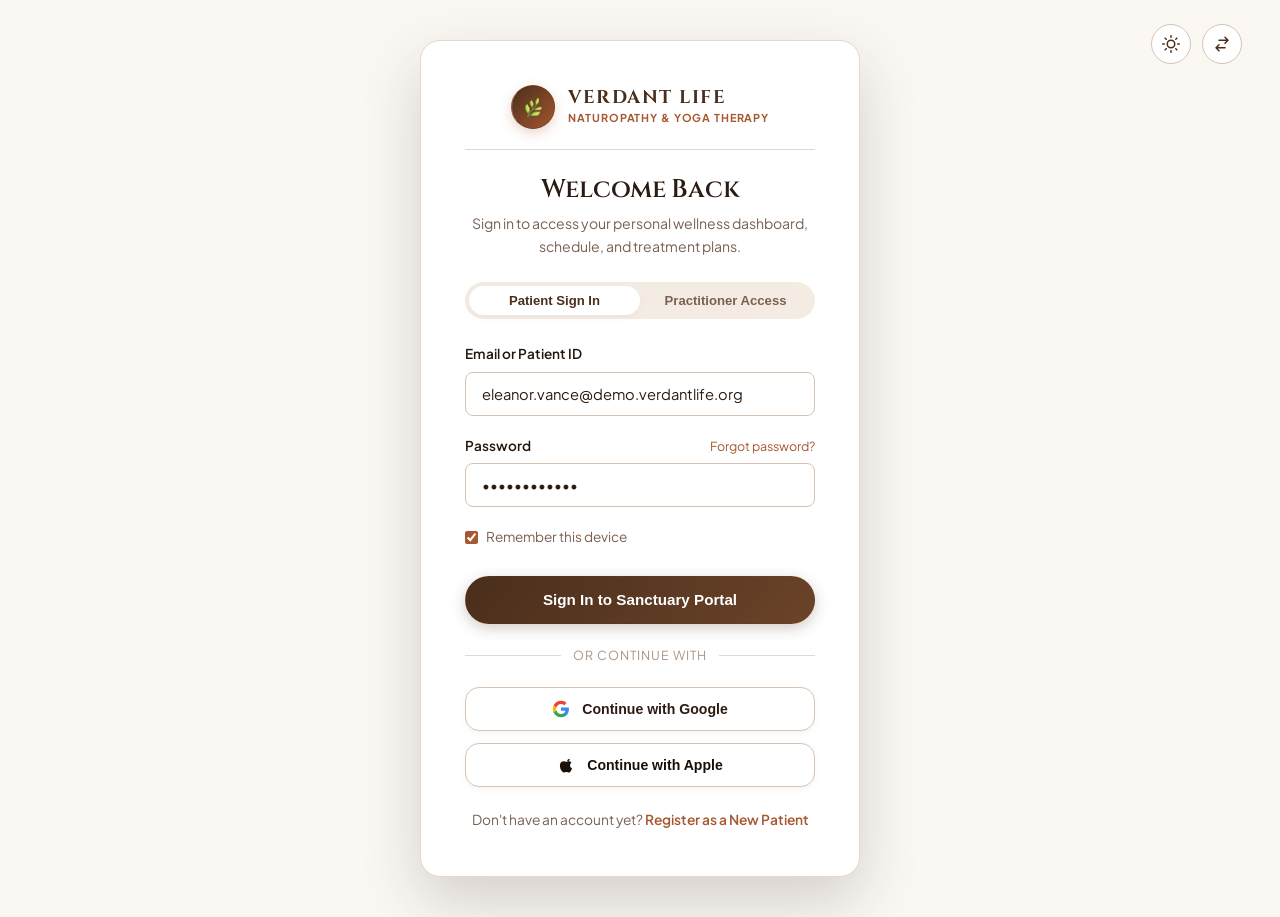
==== commit 9079d0ca: "Remove duplicate website brand name from top-left of login and register pages" ====
--- a/login.html
+++ b/login.html
@@ -23,18 +23,8 @@
 </head>
 <body class="auth-page">
 
-  <!-- Top Header Bar with Website Logo & Utilities -->
+  <!-- Top Header Bar with Utilities -->
   <div class="auth-header-bar">
-    <a href="index.html" class="brand" title="Verdant Life Sanctuary">
-      <div class="brand-symbol">
-        <img src="images/logo.png" alt="Verdant Life Logo">
-      </div>
-      <div class="brand-text">
-        <span class="brand-name">VERDANT LIFE</span>
-        <span class="brand-tagline">Naturopathy & Yoga Therapy</span>
-      </div>
-    </a>
-
     <div style="display: flex; align-items: center; gap: 0.65rem;">
       <button class="icon-btn theme-toggle-btn" aria-label="Toggle theme" title="Toggle theme">
         <svg class="theme-icon-sun" width="18" height="18" viewBox="0 0 24 24" fill="none" stroke="currentColor" stroke-width="2" stroke-linecap="round" stroke-linejoin="round">
--- a/css/style.css
+++ b/css/style.css
@@ -1518,19 +1518,73 @@
   .sig-card-media {
     width: 100%;
     max-width: 100%;
-    height: 220px;
+    height: clamp(280px, 44vw, 360px);
+  }
+
+  .sig-card-media img {
+    width: 100%;
+    height: 100%;
+    object-fit: cover;
+    object-position: center;
   }
 
   .sig-card-title {
     font-size: 1.45rem;
   }
 
+  /* Keep side arrows vertically centered on media image to prevent overlapping with text */
+  .sig-nav-btn {
+    top: clamp(140px, 22vw, 180px) !important;
+    transform: translateY(-50%) !important;
+    width: 44px !important;
+    height: 44px !important;
+    box-shadow: 0 4px 16px rgba(36, 22, 14, 0.2) !important;
+  }
+
   .sig-prev-btn {
-    left: 2px;
+    left: 14px !important;
   }
 
   .sig-next-btn {
-    right: 2px;
+    right: 14px !important;
+  }
+
+  [dir="rtl"] .sig-prev-btn {
+    left: auto !important;
+    right: 14px !important;
+    transform: translateY(-50%) scaleX(-1) !important;
+  }
+
+  [dir="rtl"] .sig-next-btn {
+    right: auto !important;
+    left: 14px !important;
+    transform: translateY(-50%) scaleX(-1) !important;
+  }
+}
+
+@media (max-width: 480px) {
+  .sig-nav-btn {
+    top: 130px !important;
+    width: 40px !important;
+    height: 40px !important;
+  }
+
+  .sig-prev-btn {
+    left: 8px !important;
+  }
+
+  .sig-next-btn {
+    right: 8px !important;
+  }
+
+  [dir="rtl"] .sig-prev-btn {
+    left: auto !important;
+    right: 8px !important;
+  }
+
+  [dir="rtl"] .sig-next-btn {
+    right: auto !important;
+    left: 8px !important;
   }
 }
 
@@ -1618,7 +1672,7 @@
 }
 
 .coverflow-meta {
-  color: var(--accent-sand);
+  color: #deb887;
   font-size: 0.85rem;
   font-weight: 700;
   text-transform: uppercase;
@@ -1741,6 +1795,15 @@
   box-shadow: 0 20px 50px rgba(0, 0, 0, 0.6);
 }
 
+[data-theme="dark"] .coverflow-meta {
+  color: #fadbaf !important;
+  text-shadow: 0 1px 4px rgba(0, 0, 0, 0.5);
+}
+
+[data-theme="dark"] .coverflow-desc {
+  color: rgba(255, 255, 255, 0.95);
+}
+
 [data-theme="dark"] .coverflow-nav-btn {
   background: var(--bg-surface);
   border-color: var(--border-medium);
@@ -1797,12 +1860,72 @@
     font-size: 1.35rem;
   }
 
+  /* Keep side arrows vertically centered on upper photo area to eliminate text overlap */
+  .coverflow-nav-btn {
+    top: 105px !important;
+    transform: translateY(-50%) !important;
+    width: 44px !important;
+    height: 44px !important;
+    box-shadow: 0 4px 16px rgba(36, 22, 14, 0.22) !important;
+  }
+
   .coverflow-prev {
-    left: 4px;
+    left: 12px !important;
   }
 
   .coverflow-next {
-    right: 4px;
+    right: 12px !important;
+  }
+
+  [dir="rtl"] .coverflow-prev {
+    left: auto !important;
+    right: 12px !important;
+    transform: translateY(-50%) scaleX(-1) !important;
+  }
+
+  [dir="rtl"] .coverflow-next {
+    right: auto !important;
+    left: 12px !important;
+    transform: translateY(-50%) scaleX(-1) !important;
+  }
+}
+
+@media (max-width: 480px) {
+  .coverflow-stage {
+    height: 380px;
+  }
+
+  .coverflow-card {
+    width: 280px;
+    height: 340px;
+  }
+
+  .coverflow-title {
+    font-size: 1.22rem;
+  }
+
+  .coverflow-nav-btn {
+    top: 95px !important;
+    width: 40px !important;
+    height: 40px !important;
+  }
+
+  .coverflow-prev {
+    left: 8px !important;
+  }
+
+  .coverflow-next {
+    right: 8px !important;
+  }
+
+  [dir="rtl"] .coverflow-prev {
+    left: auto !important;
+    right: 8px !important;
+  }
+
+  [dir="rtl"] .coverflow-next {
+    right: auto !important;
+    left: 8px !important;
   }
 }
 
@@ -2151,17 +2274,51 @@
   }
 
   .arch-visual-frame {
-    height: 320px;
-  }
-}
-
-@media (max-width: 550px) {
+    height: clamp(320px, 48vw, 420px);
+  }
+  .arch-visual-frame img {
+    width: 100%;
+    height: 100%;
+    object-fit: cover;
+    object-position: center;
+  }
+}
+
+@media (max-width: 768px) {
   .arch-thumbs-grid {
     grid-template-columns: 1fr;
+    gap: 0.85rem;
   }
 
   .arch-title {
     font-size: 1.5rem;
+  }
+
+  /* Same Size & Center Alignment for 2 buttons in Architecture Detail Card */
+  .arch-card-footer {
+    display: flex !important;
+    flex-direction: column !important;
+    align-items: center !important;
+    justify-content: center !important;
+    width: 100% !important;
+    gap: 0.75rem !important;
+    margin-top: 1.25rem !important;
+  }
+
+  .arch-card-footer .btn {
+    width: 100% !important;
+    max-width: 320px !important;
+    min-height: 48px !important;
+    display: flex !important;
+    align-items: center !important;
+    justify-content: center !important;
+    text-align: center !important;
+    margin: 0 auto !important;
+    border-radius: var(--radius-full) !important;
+    padding: 0.7rem 1.5rem !important;
+    font-size: 0.92rem !important;
+    font-weight: 600 !important;
+    box-sizing: border-box !important;
   }
 }
 
@@ -2552,7 +2709,14 @@
   .nat-slide-media {
     width: 100%;
     flex: none;
-    height: 240px;
+    height: clamp(280px, 44vw, 380px);
+  }
+
+  .nat-slide-media img {
+    width: 100%;
+    height: 100%;
+    object-fit: cover;
+    object-position: center;
   }
 
   .nat-slide-content {
@@ -2563,12 +2727,33 @@
     font-size: 1.65rem;
   }
 
+  /* Keep side arrows vertically centered on media image to prevent overlapping with text */
+  .nat-nav-btn {
+    top: clamp(140px, 22vw, 190px) !important;
+    transform: translateY(-50%) !important;
+    width: 44px !important;
+    height: 44px !important;
+    box-shadow: 0 4px 16px rgba(36, 22, 14, 0.2) !important;
+  }
+
   .nat-prev-btn {
-    left: 4px;
+    left: 14px !important;
   }
 
   .nat-next-btn {
-    right: 4px;
+    right: 14px !important;
+  }
+
+  [dir="rtl"] .nat-prev-btn {
+    left: auto !important;
+    right: 14px !important;
+    transform: translateY(-50%) scaleX(-1) !important;
+  }
+
+  [dir="rtl"] .nat-next-btn {
+    right: auto !important;
+    left: 14px !important;
+    transform: translateY(-50%) scaleX(-1) !important;
   }
 
   .nat-slide-actions {
@@ -2778,7 +2963,7 @@
 }
 
 .fanned-card-meta {
-  color: var(--accent-sand);
+  color: #deb887;
   font-size: 0.78rem;
   font-weight: 700;
   text-transform: uppercase;
@@ -3049,6 +3234,21 @@
 [data-theme="dark"] .fanned-milestone-pill {
   background-color: var(--bg-surface);
   border-color: var(--border-light);
+}
+
+[data-theme="dark"] .fanned-card-meta {
+  color: #fadbaf !important;
+  text-shadow: 0 1px 4px rgba(0, 0, 0, 0.6);
+}
+
+[data-theme="dark"] .fanned-card-subtitle {
+  color: rgba(255, 255, 255, 0.95);
+  text-shadow: 0 1px 3px rgba(0, 0, 0, 0.4);
+}
+
+[data-theme="dark"] .fanned-card-insight {
+  color: #ffffff;
+  background: rgba(255, 255, 255, 0.15);
 }
 
 /* RTL Support */
@@ -3767,7 +3967,13 @@
   .journal-hero-media {
     width: 100%;
     flex: none;
-    height: 260px;
+    height: clamp(280px, 44vw, 380px);
+  }
+  .journal-hero-media img {
+    width: 100%;
+    height: 100%;
+    object-fit: cover;
+    object-position: center;
   }
   .journal-hero-body {
     padding: 2rem 1.75rem;
@@ -4158,7 +4364,13 @@
   .circadian-media {
     width: 100%;
     flex: none;
-    height: 260px;
+    height: clamp(280px, 44vw, 380px);
+  }
+  .circadian-media img {
+    width: 100%;
+    height: 100%;
+    object-fit: cover;
+    object-position: center;
   }
   .circadian-content {
     padding: 2rem 1.5rem;
@@ -4384,7 +4596,7 @@
   font-family: 'Cinzel', serif;
   font-size: 1.4rem;
   font-weight: 700;
-  color: var(--accent-sand);
+  color: #deb887;
   background: rgba(20, 11, 6, 0.75);
   backdrop-filter: blur(8px);
   padding: 0.5rem 0.85rem;
@@ -4466,7 +4678,7 @@
   font-family: 'Cinzel', serif;
   font-size: 0.95rem;
   font-weight: 700;
-  color: var(--accent-sand);
+  color: #deb887;
 }
 
 .immersion-expanded-bottom {
@@ -4485,7 +4697,7 @@
 
 .immersion-subtitle {
   font-size: 0.92rem;
-  color: var(--accent-sand);
+  color: #deb887;
   font-weight: 600;
   margin-bottom: 0.85rem;
 }
@@ -4610,6 +4822,21 @@
   box-shadow: 0 24px 60px rgba(0, 0, 0, 0.6);
 }
 
+[data-theme="dark"] .immersion-subtitle {
+  color: #fadbaf !important;
+  text-shadow: 0 1px 4px rgba(0, 0, 0, 0.6);
+}
+
+[data-theme="dark"] .immersion-seq,
+[data-theme="dark"] .collapsed-num {
+  color: #fadbaf !important;
+  text-shadow: 0 1px 4px rgba(0, 0, 0, 0.6);
+}
+
+[data-theme="dark"] .immersion-desc {
+  color: rgba(255, 255, 255, 0.95);
+}
+
 /* RTL Support */
 [dir="rtl"] .immersion-benefit-box {
   border-left: none;
@@ -4625,7 +4852,7 @@
 @media (max-width: 992px) {
   .immersion-accordion-stage {
     flex-direction: column;
-    height: auto;
+    height: auto !important;
     gap: 1rem;
   }
   .immersion-panel {
@@ -4633,8 +4860,64 @@
     height: 100px;
   }
   .immersion-panel.active {
-    height: auto;
-    min-height: 480px;
+    height: auto !important;
+    min-height: auto !important;
+    overflow: hidden !important;
+  }
+  .immersion-panel.active .immersion-panel-media {
+    position: absolute !important;
+    top: 0 !important;
+    left: 0 !important;
+    width: 100% !important;
+    height: 100% !important;
+    z-index: 1 !important;
+  }
+  .immersion-panel.active .immersion-panel-overlay {
+    position: relative !important;
+    top: auto !important;
+    left: auto !important;
+    width: 100% !important;
+    height: auto !important;
+    min-height: 100% !important;
+    z-index: 2 !important;
+    display: flex !important;
+    flex-direction: column !important;
+    justify-content: flex-start !important;
+    padding: 1.75rem 1.5rem !important;
+    box-sizing: border-box !important;
+  }
+  .immersion-panel.active .immersion-expanded-content {
+    display: flex !important;
+    flex-direction: column !important;
+    justify-content: flex-start !important;
+    height: auto !important;
+    gap: 1.25rem !important;
+  }
+  .immersion-expanded-top {
+    display: flex !important;
+    flex-direction: column !important;
+    align-items: flex-start !important;
+    justify-content: flex-start !important;
+    gap: 0.5rem !important;
+    width: 100% !important;
+    margin-bottom: 0 !important;
+  }
+  .immersion-tag-badge {
+    display: inline-flex !important;
+    align-items: center !important;
+    max-width: 100% !important;
+    box-sizing: border-box !important;
+    white-space: normal !important;
+    line-height: 1.35 !important;
+  }
+  .immersion-seq {
+    display: inline-block !important;
+    letter-spacing: 0.05em !important;
+  }
+  .immersion-expanded-bottom {
+    display: flex !important;
+    flex-direction: column !important;
+    width: 100% !important;
   }
   .immersion-panel:not(.active) .immersion-panel-overlay {
     padding: 0.85rem 1.15rem;
@@ -4693,7 +4976,11 @@
     height: 94px;
   }
   .immersion-panel.active {
-    min-height: 520px;
+    height: auto !important;
+    min-height: auto !important;
+  }
+  .immersion-panel.active .immersion-panel-overlay {
+    padding: 1.5rem 1.15rem !important;
   }
   .immersion-panel:not(.active) .immersion-panel-overlay {
     padding: 0.75rem 1rem;
@@ -4726,6 +5013,13 @@
 @media (max-width: 480px) {
   .immersion-panel {
     height: 88px;
+  }
+  .immersion-panel.active {
+    height: auto !important;
+    min-height: auto !important;
+  }
+  .immersion-panel.active .immersion-panel-overlay {
+    padding: 1.25rem 1rem !important;
   }
   .immersion-panel:not(.active) .immersion-panel-overlay {
     padding: 0.65rem 0.85rem;
@@ -4801,6 +5095,7 @@
   width: 100%;
   height: 100%;
   object-fit: cover;
+  object-position: center top;
   transition: transform 0.6s ease;
 }
 
@@ -5047,10 +5342,22 @@
     align-items: center;
     gap: 3.5rem;
   }
-  .specialist-visual-card,
+  .specialist-visual-card {
+    max-width: 480px;
+    width: 100%;
+    margin: 0 auto;
+  }
   .specialist-detail-card {
-    max-width: 100%;
+    max-width: 600px;
     width: 100%;
+    margin: 0 auto;
+  }
+  .specialist-photo-frame {
+    width: 100%;
+    height: clamp(350px, 50vw, 420px);
+  }
+  .specialist-photo-frame img {
+    object-position: center top;
   }
   .specialist-sync-btn {
     top: auto;
@@ -7604,26 +7911,33 @@
     margin-top: 0.5rem;
   }
 
+  /* Keep side arrows vertically centered on media image to prevent overlapping with text */
+  .reflection-nav-btn {
+    top: 130px !important;
+    transform: translateY(-50%) !important;
+    width: 42px !important;
+    height: 42px !important;
+    box-shadow: 0 4px 16px rgba(36, 22, 14, 0.2) !important;
+  }
+
   .reflection-prev-btn {
-    left: -8px;
-    width: 40px;
-    height: 40px;
+    left: 14px !important;
   }
 
   .reflection-next-btn {
-    right: -8px;
-    width: 40px;
-    height: 40px;
+    right: 14px !important;
   }
 
   [dir="rtl"] .reflection-prev-btn {
-    right: -8px;
-    left: auto;
+    right: 14px !important;
+    left: auto !important;
+    transform: translateY(-50%) scaleX(-1) !important;
   }
 
   [dir="rtl"] .reflection-next-btn {
-    left: -8px;
-    right: auto;
+    left: 14px !important;
+    right: auto !important;
+    transform: translateY(-50%) scaleX(-1) !important;
   }
 }
 
@@ -8006,8 +8320,13 @@
   padding: 0 clamp(1.25rem, 3vw, 2.5rem);
   display: flex;
   align-items: center;
-  justify-content: space-between;
+  justify-content: flex-end;
   z-index: 25;
+  box-sizing: border-box;
+}
+
+[dir="rtl"] .auth-header-bar {
+  justify-content: flex-start;
 }
 
 .auth-card {
@@ -8617,6 +8936,10 @@
 }
 
 @media (max-width: 768px) {
+  .arch-thumbs-grid {
+    grid-template-columns: 1fr;
+    gap: 0.85rem;
+  }
   .grid-2 {
     grid-template-columns: 1fr;
   }
@@ -9111,7 +9434,26 @@
 
   .hero-h2-actions {
     flex-direction: column;
-    align-items: stretch;
+    align-items: center;
+    justify-content: center;
+    width: 100%;
+    gap: 0.75rem;
+  }
+
+  .hero-h2-actions .btn {
+    width: 100% !important;
+    max-width: 320px !important;
+    min-height: 48px !important;
+    margin: 0 auto !important;
+    display: flex !important;
+    align-items: center !important;
+    justify-content: center !important;
+    text-align: center !important;
+    border-radius: var(--radius-full) !important;
+    box-sizing: border-box !important;
+    padding: 0.7rem 1.5rem !important;
+    font-size: 0.95rem !important;
+    font-weight: 600 !important;
   }
 
   .hero-h2-trust {
@@ -9737,6 +10079,95 @@
     transform: scale(0.98);
   }
 
+  /* Signature Page: One-by-One Alignment for Immersion Heading Text on Mobile */
+  .immersion-expanded-top {
+    display: flex !important;
+    flex-direction: column !important;
+    align-items: flex-start !important;
+    justify-content: flex-start !important;
+    gap: 0.5rem !important;
+    width: 100% !important;
+    margin-bottom: 0.75rem !important;
+  }
+
+  /* ==========================================================================
+     Tablet View (768px): Full & Fit Alignment for Images across all pages
+     Prevents cropped heads / over-stretched widescreen distortion on cards
+     ========================================================================== */
+  .specialist-visual-card {
+    max-width: 480px !important;
+    width: 100% !important;
+    margin: 0 auto !important;
+  }
+  .specialist-photo-frame {
+    width: 100% !important;
+    height: clamp(350px, 50vw, 420px) !important;
+  }
+  .specialist-photo-frame img {
+    width: 100% !important;
+    height: 100% !important;
+    object-fit: cover !important;
+    object-position: center top !important;
+  }
+
+  .sig-card-media {
+    width: 100% !important;
+    max-width: 100% !important;
+    height: clamp(280px, 44vw, 360px) !important;
+  }
+  .sig-card-media img {
+    width: 100% !important;
+    height: 100% !important;
+    object-fit: cover !important;
+    object-position: center !important;
+  }
+
+  .nat-slide-media {
+    width: 100% !important;
+    flex: none !important;
+    height: clamp(280px, 44vw, 380px) !important;
+  }
+  .nat-slide-media img {
+    width: 100% !important;
+    height: 100% !important;
+    object-fit: cover !important;
+    object-position: center !important;
+  }
+
+  .circadian-media {
+    width: 100% !important;
+    flex: none !important;
+    height: clamp(280px, 44vw, 380px) !important;
+  }
+  .circadian-media img {
+    width: 100% !important;
+    height: 100% !important;
+    object-fit: cover !important;
+    object-position: center !important;
+  }
+
+  .journal-hero-media {
+    width: 100% !important;
+    flex: none !important;
+    height: clamp(280px, 44vw, 380px) !important;
+  }
+  .journal-hero-media img {
+    width: 100% !important;
+    height: 100% !important;
+    object-fit: cover !important;
+    object-position: center !important;
+  }
+
+  .arch-visual-frame {
+    height: clamp(320px, 48vw, 420px) !important;
+  }
+  .arch-visual-frame img {
+    width: 100% !important;
+    height: 100% !important;
+    object-fit: cover !important;
+    object-position: center !important;
+  }
+
   /* Same Box Size for Activity & Tag Pill Buttons on Mobile across all pages */
   .circadian-activities,
   .immersion-tags {
@@ -9773,7 +10204,9 @@
   .fanned-card-actions,
   .circadian-actions,
   .immersion-actions,
-  .specialist-dcard-actions {
+  .specialist-dcard-actions,
+  .arch-card-footer,
+  .hero-h2-actions {
     display: flex !important;
     flex-direction: column !important;
     align-items: center !important;
@@ -9792,10 +10225,12 @@
   .circadian-actions .btn,
   .immersion-actions .btn,
   .immersion-actions .immersion-btn-primary,
-  .specialist-dcard-actions .specialist-btn-book {
+  .specialist-dcard-actions .specialist-btn-book,
+  .arch-card-footer .btn,
+  .hero-h2-actions .btn {
     width: 100% !important;
     max-width: 320px !important;
-    min-height: 46px !important;
+    min-height: 48px !important;
     margin: 0 auto !important;
     display: flex !important;
     align-items: center !important;
@@ -9803,7 +10238,7 @@
     text-align: center !important;
     box-sizing: border-box !important;
     padding: 0.65rem 1.25rem !important;
-    font-size: 0.88rem !important;
+    font-size: 0.92rem !important;
     font-weight: 600 !important;
     border-radius: var(--radius-full) !important;
   }
